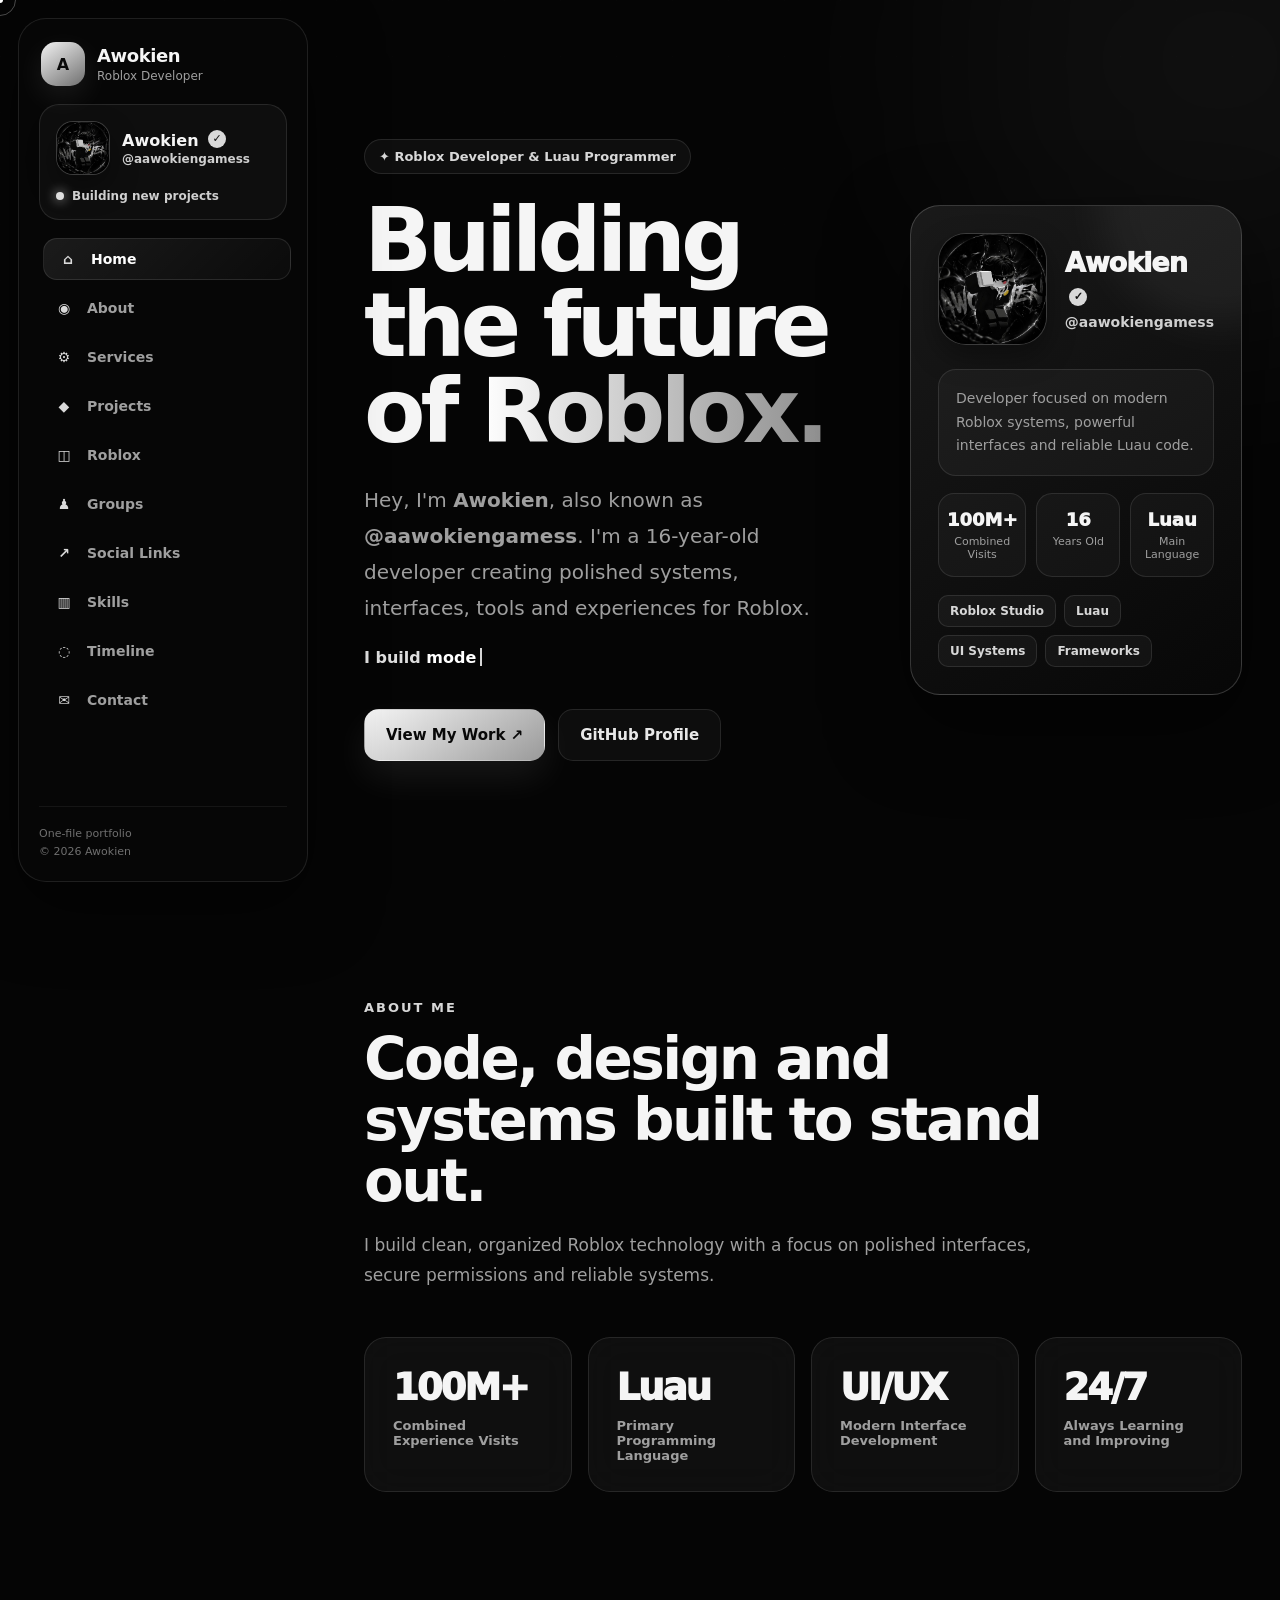
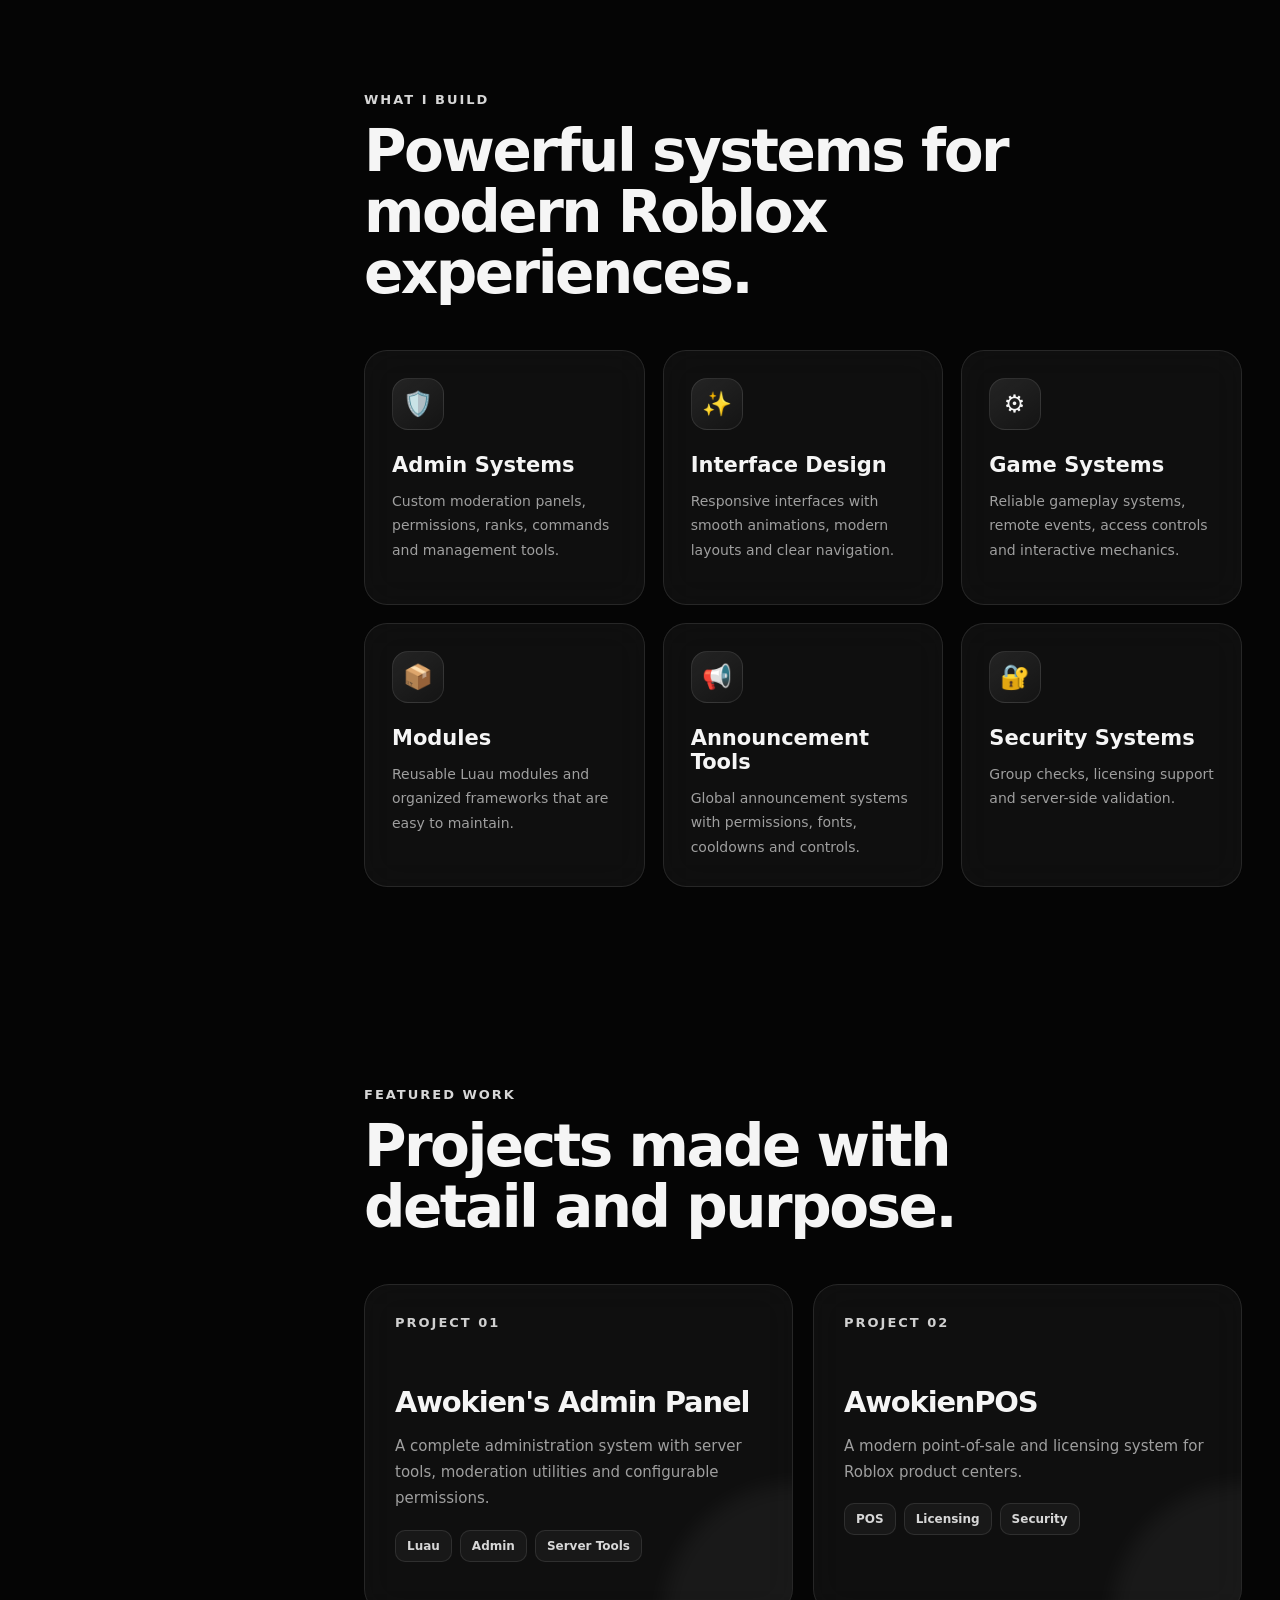
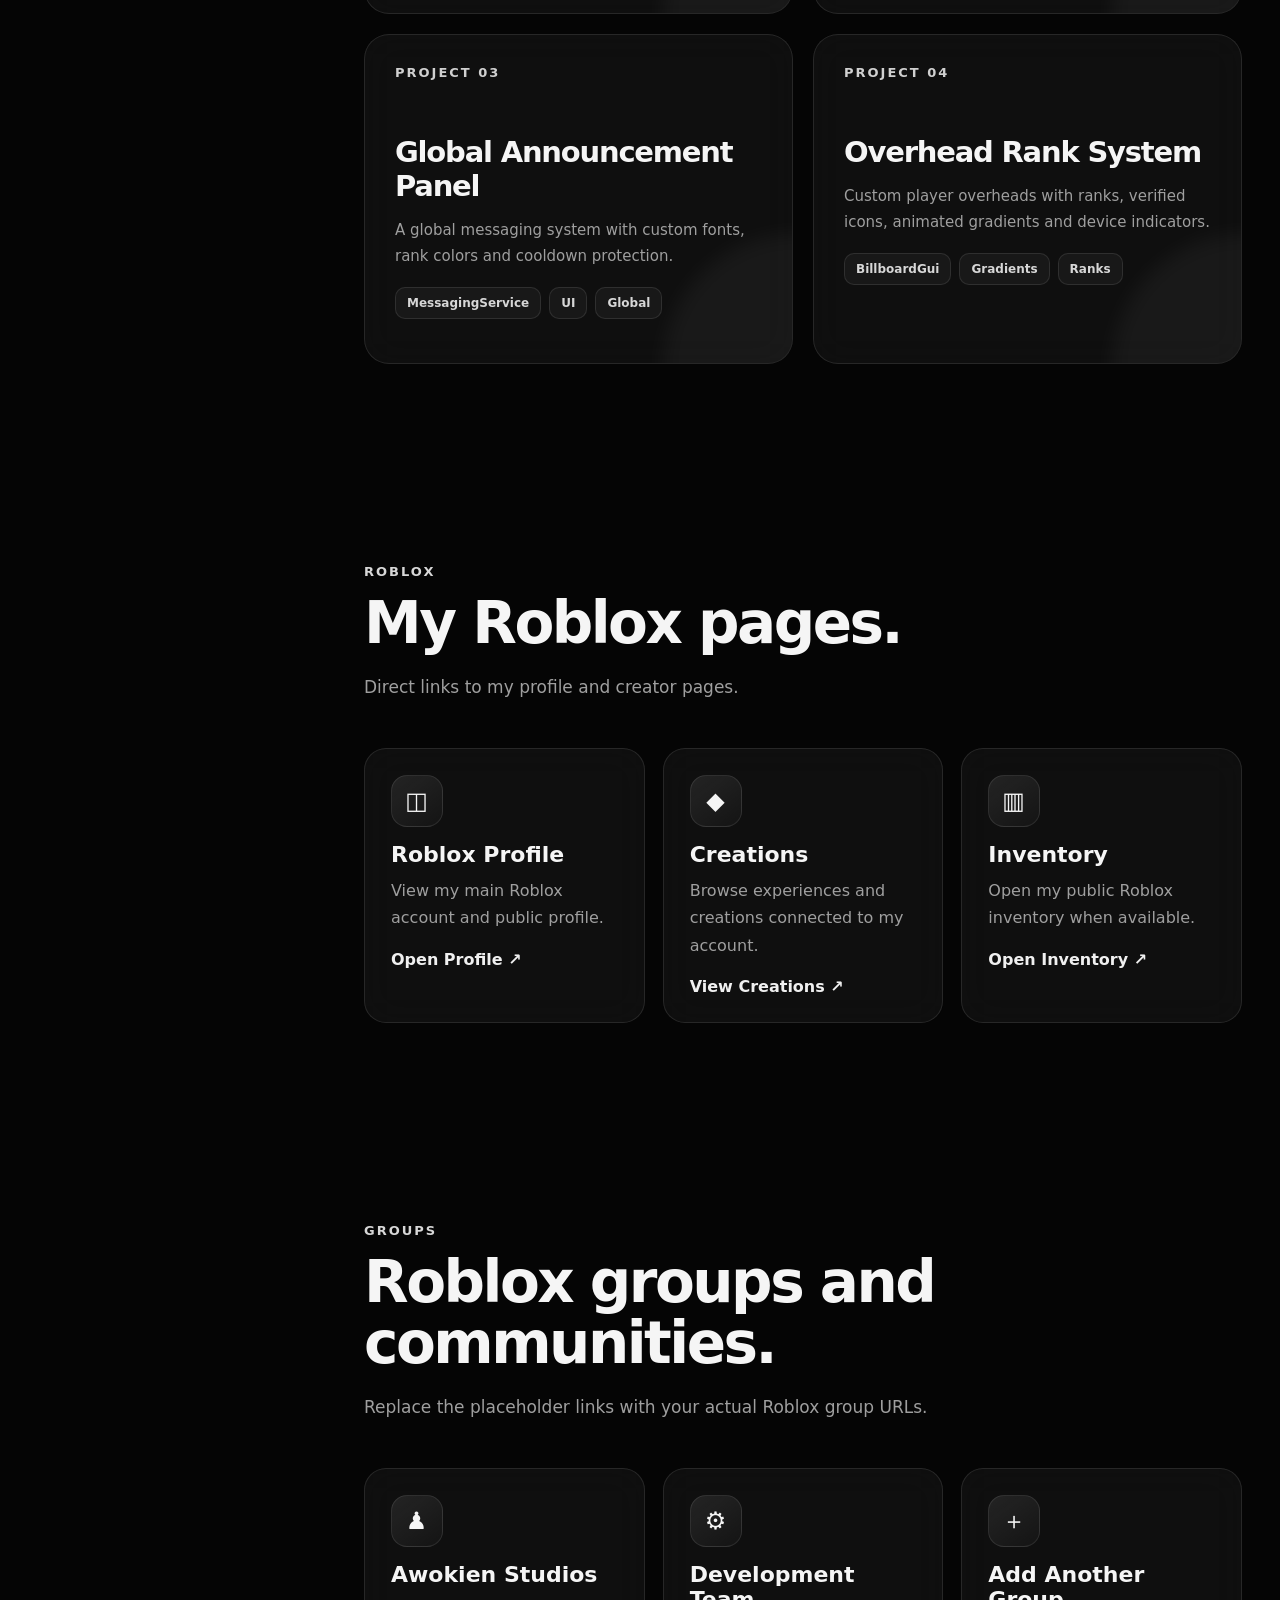
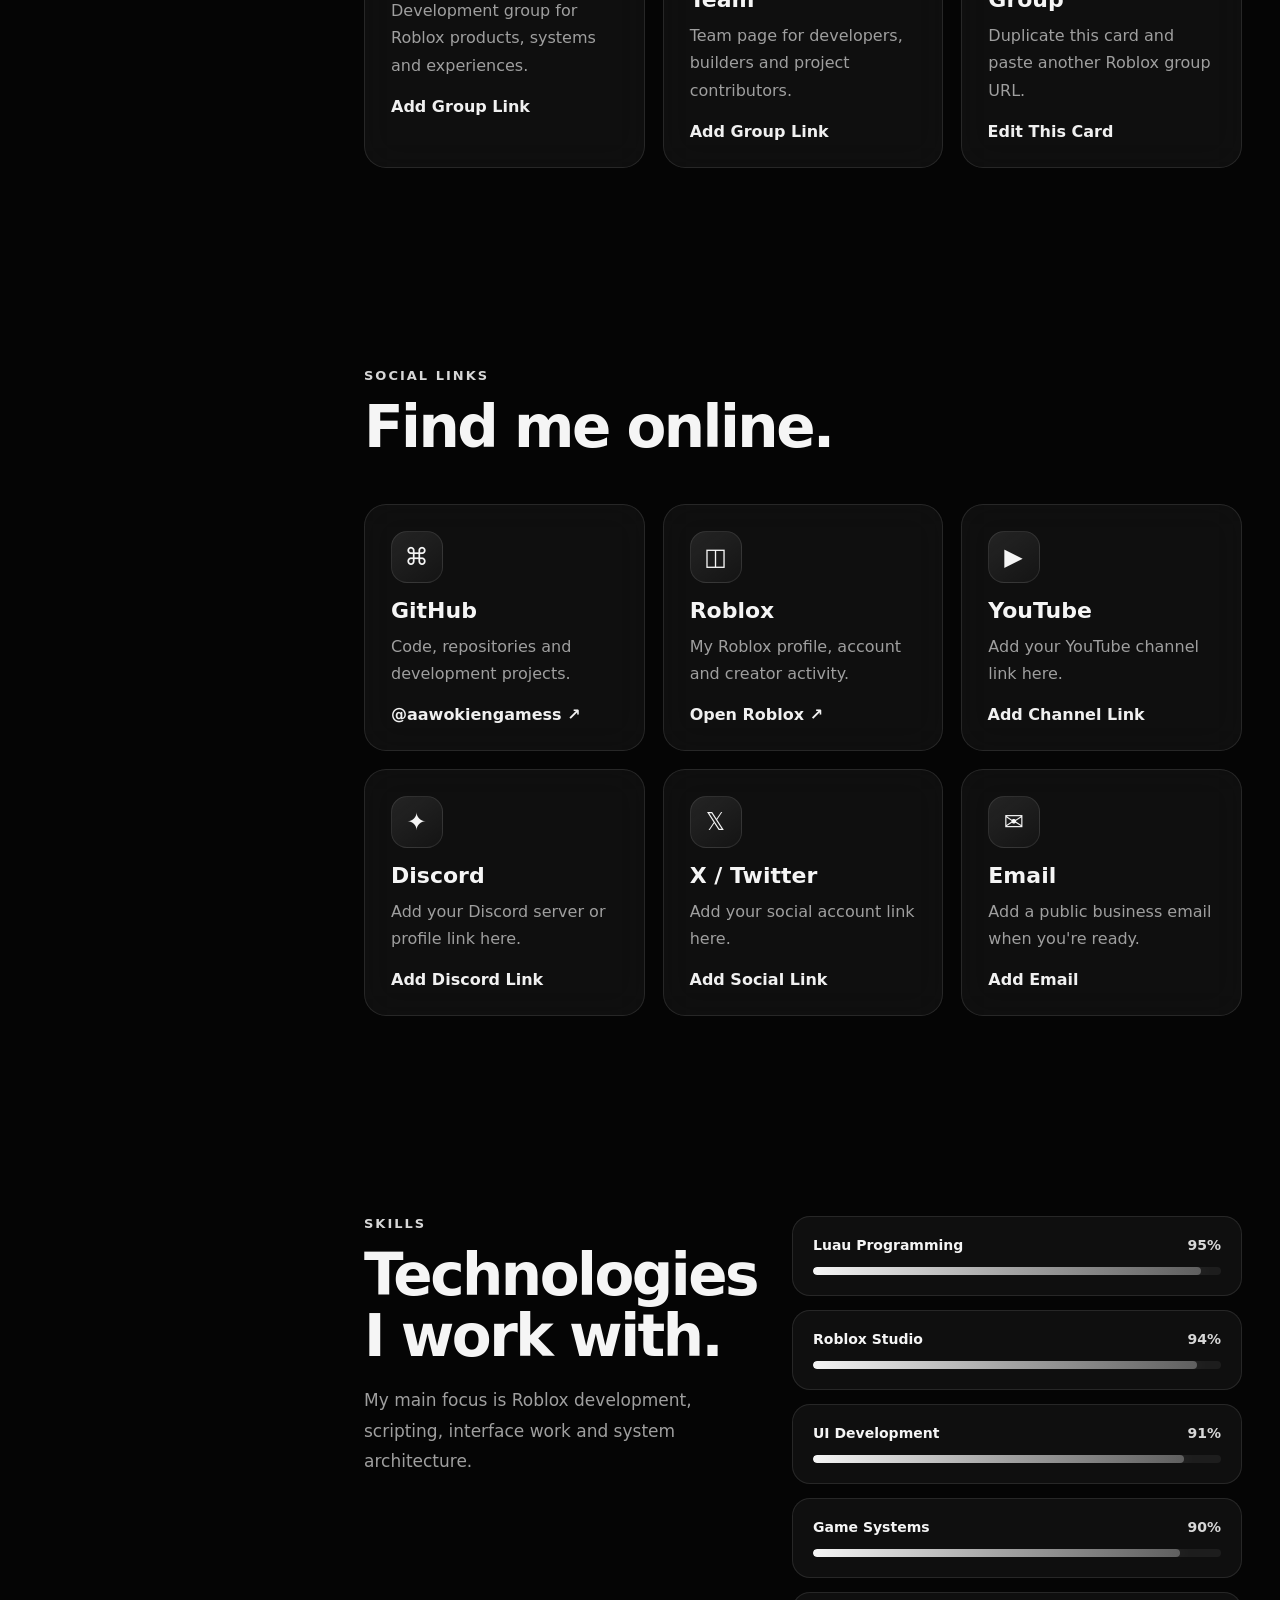
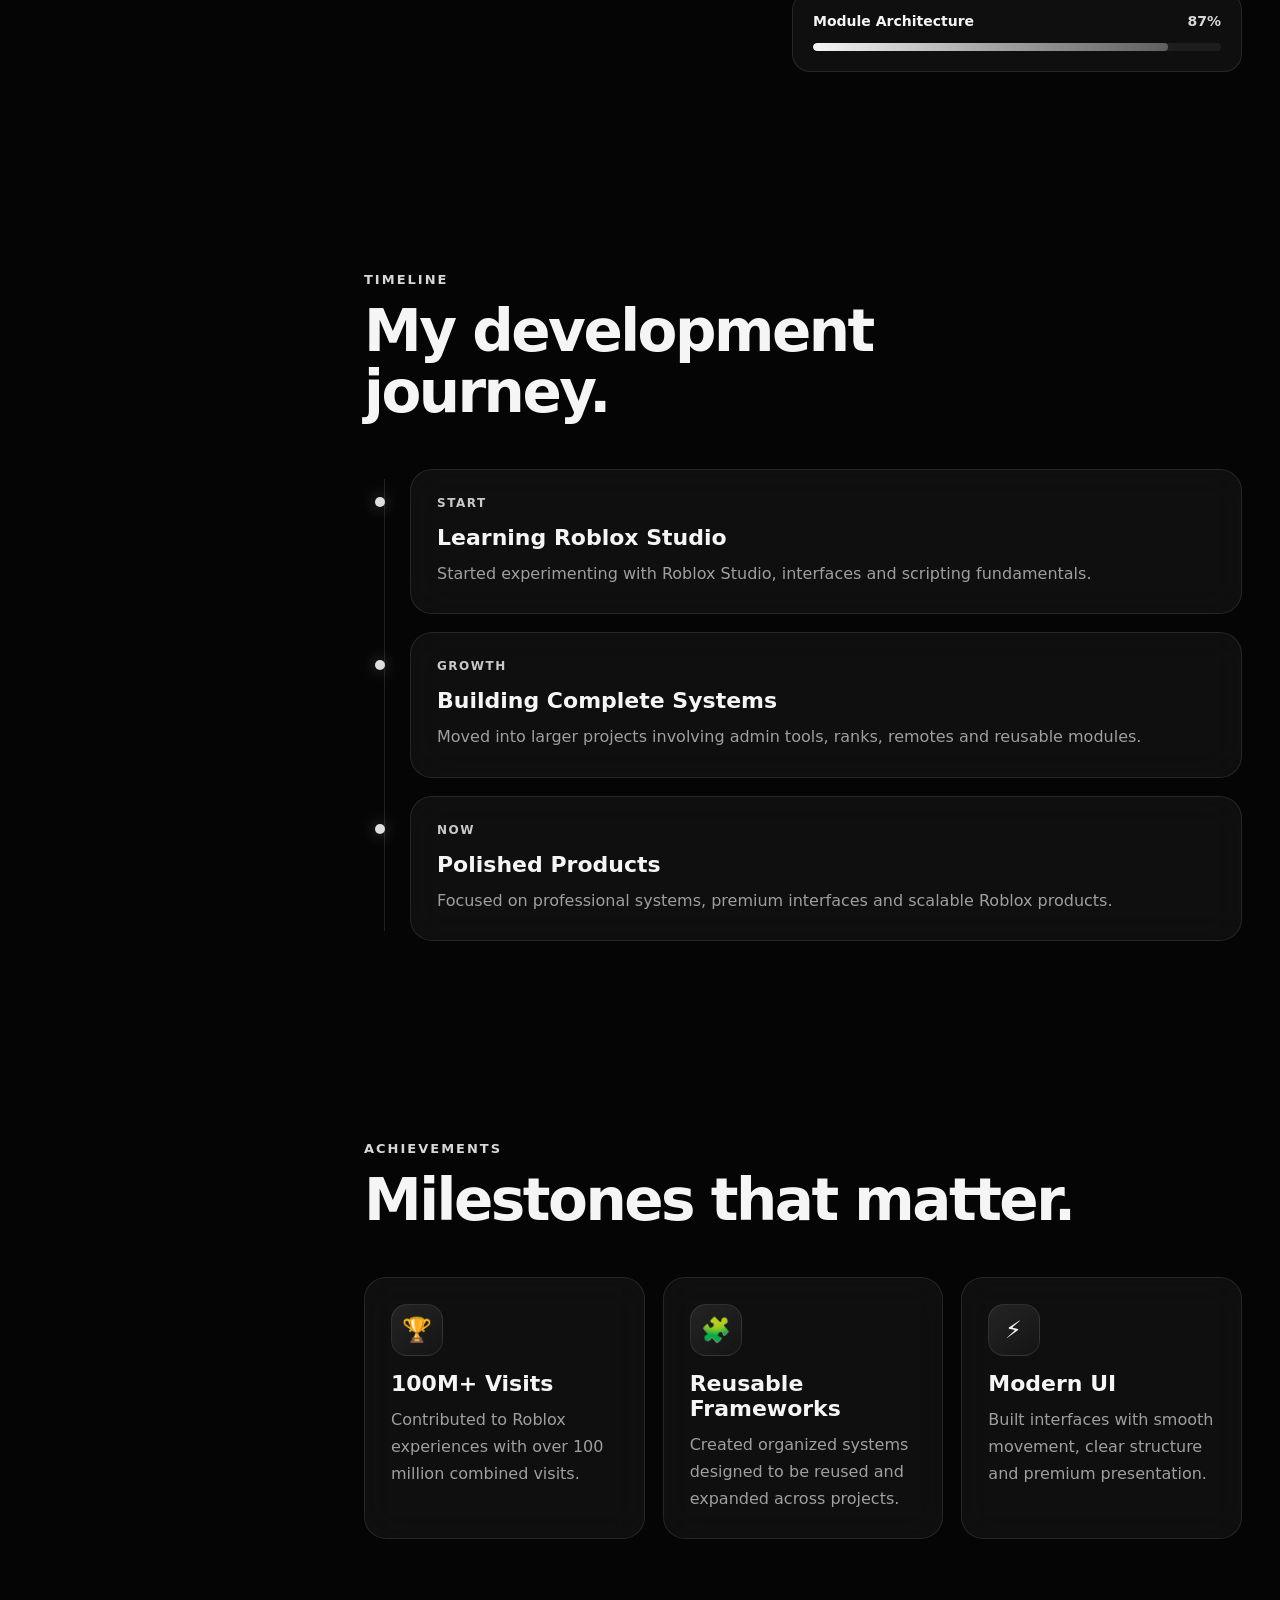
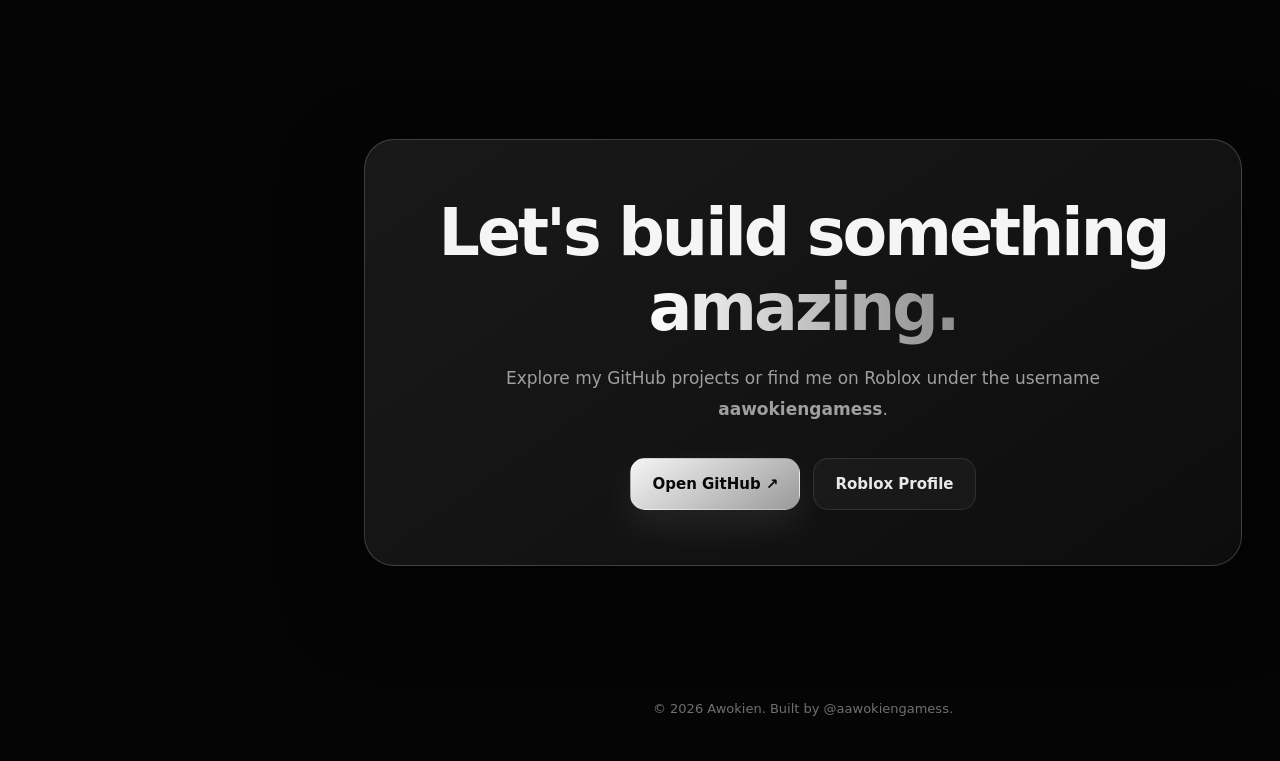
==== index.html @ 73febc7b "Rename index(5).html to index.html" ====
<!DOCTYPE html>
<html lang="en">
<head>
<meta charset="UTF-8">
<meta name="viewport" content="width=device-width,initial-scale=1">
<meta name="description" content="Awokien — Roblox developer, Luau programmer, and systems creator.">
<title>Awokien | Roblox Developer</title>
<style>
:root {
  --bg:#050505;
  --bg-soft:#0b0b0b;
  --panel:rgba(18,18,18,.78);
  --panel-strong:rgba(24,24,24,.94);
  --border:rgba(255,255,255,.10);
  --border-strong:rgba(255,255,255,.18);
  --text:#f5f5f5;
  --muted:#9f9f9f;
  --muted-2:#6f6f6f;
  --accent:#e7e7e7;
  --accent-dark:#7c7c7c;
  --success:#d0d0d0;
  --sidebar:290px;
  --radius:24px;
  --shadow:0 30px 80px rgba(0,0,0,.52);
}

*{box-sizing:border-box;margin:0;padding:0}
html{scroll-behavior:smooth}
body{
  min-height:100vh;
  overflow-x:hidden;
  color:var(--text);
  font-family:Inter,ui-sans-serif,system-ui,-apple-system,BlinkMacSystemFont,"Segoe UI",sans-serif;
  background:
    radial-gradient(circle at 15% 15%,rgba(255,255,255,.055),transparent 30%),
    radial-gradient(circle at 85% 10%,rgba(255,255,255,.035),transparent 28%),
    radial-gradient(circle at 50% 100%,rgba(255,255,255,.03),transparent 35%),
    var(--bg);
}

body::before{
  content:"";
  position:fixed;
  inset:0;
  pointer-events:none;
  z-index:-2;
  opacity:.28;
  background-image:
    linear-gradient(rgba(255,255,255,.024) 1px,transparent 1px),
    linear-gradient(90deg,rgba(255,255,255,.024) 1px,transparent 1px);
  background-size:56px 56px;
  mask-image:linear-gradient(to bottom,#000,transparent 93%);
}

body::after{
  content:"";
  position:fixed;
  width:560px;height:560px;
  right:-220px;top:-220px;
  border-radius:50%;
  background:rgba(255,255,255,.045);
  filter:blur(120px);
  z-index:-1;
  animation:floatGlow 10s ease-in-out infinite alternate;
}

a{color:inherit;text-decoration:none}
button{font:inherit}

.loading{
  position:fixed;inset:0;z-index:3000;
  display:grid;place-items:center;
  background:#050505;
  transition:opacity .55s ease,visibility .55s ease;
}
.loading.hide{opacity:0;visibility:hidden}
.loader-mark{
  width:72px;height:72px;border-radius:22px;
  display:grid;place-items:center;
  background:linear-gradient(145deg,#f5f5f5,#6b6b6b);
  color:#050505;font-size:28px;font-weight:900;
  box-shadow:0 20px 60px rgba(255,255,255,.08);
  animation:loaderPulse 1.1s ease-in-out infinite;
}

.sidebar{
  position:fixed;
  left:18px;top:18px;bottom:18px;
  width:var(--sidebar);
  z-index:1000;
  display:flex;flex-direction:column;
  padding:20px;
  border:1px solid var(--border);
  border-radius:28px;
  background:rgba(8,8,8,.82);
  box-shadow:0 24px 70px rgba(0,0,0,.5);
  backdrop-filter:blur(24px);
}

.brand{
  display:flex;align-items:center;gap:12px;
  padding:3px 2px 18px;
}
.brand-mark{
  width:44px;height:44px;border-radius:15px;
  display:grid;place-items:center;
  background:linear-gradient(145deg,#f2f2f2,#6f6f6f);
  color:#080808;
  font-weight:900;
  box-shadow:0 10px 30px rgba(255,255,255,.09);
}
.brand-copy strong{display:block;font-size:18px;letter-spacing:-.4px}
.brand-copy span{display:block;margin-top:3px;color:var(--muted);font-size:12px}

.side-profile{
  padding:16px;
  border:1px solid var(--border);
  border-radius:20px;
  background:rgba(255,255,255,.035);
  margin-bottom:18px;
}
.profile-row{display:flex;align-items:center;gap:12px}
.avatar{
  width:54px;height:54px;overflow:hidden;
  border-radius:17px;
  border:1px solid var(--border-strong);
  background:#111;
  box-shadow:0 12px 28px rgba(0,0,0,.35);
}
.avatar img{width:100%;height:100%;object-fit:cover;display:block}
.side-name{font-weight:900}
.side-handle{margin-top:3px;color:#cfcfcf;font-size:12px;font-weight:700}
.status{
  display:flex;align-items:center;gap:8px;
  margin-top:14px;color:#cfcfcf;
  font-size:12px;font-weight:700;
}
.status-dot{
  width:8px;height:8px;border-radius:50%;
  background:#dedede;
  box-shadow:0 0 12px rgba(255,255,255,.75);
  animation:pulse 1.8s infinite;
}

.side-nav{display:grid;gap:7px}
.side-nav a{
  display:flex;align-items:center;gap:12px;
  padding:12px 13px;
  border:1px solid transparent;
  border-radius:14px;
  color:var(--muted);
  font-size:14px;font-weight:750;
  transition:.24s ease;
}
.side-nav a:hover,.side-nav a.active{
  color:#fff;
  border-color:var(--border);
  background:linear-gradient(135deg,rgba(255,255,255,.085),rgba(255,255,255,.025));
  transform:translateX(4px);
}
.nav-icon{width:22px;text-align:center;color:#d9d9d9}

.sidebar-bottom{
  margin-top:auto;
  padding-top:18px;
  border-top:1px solid rgba(255,255,255,.06);
  color:var(--muted-2);
  font-size:11px;
  line-height:1.65;
}

.mobile-toggle{
  display:none;
  position:fixed;left:14px;top:14px;z-index:1500;
  width:46px;height:46px;border-radius:14px;
  border:1px solid var(--border);
  background:rgba(8,8,8,.88);
  color:white;font-size:21px;
  backdrop-filter:blur(16px);
}

.main{
  margin-left:calc(var(--sidebar) + 54px);
  width:calc(100% - var(--sidebar) - 72px);
}
.container{width:min(1180px,calc(100% - 40px));margin:0 auto}

.hero{
  min-height:100vh;
  display:flex;align-items:center;
  padding:80px 0;
}
.hero-grid{
  display:grid;
  grid-template-columns:1.18fr .82fr;
  align-items:center;
  gap:68px;
}
.eyebrow{
  width:fit-content;
  display:flex;align-items:center;gap:9px;
  padding:9px 14px;
  margin-bottom:24px;
  border:1px solid var(--border);
  border-radius:999px;
  background:rgba(255,255,255,.04);
  color:#d8d8d8;
  font-size:13px;font-weight:800;
}
.hero h1{
  max-width:760px;
  font-size:clamp(54px,7vw,94px);
  line-height:.95;
  letter-spacing:-5px;
}
.gradient-text{
  display:inline-block;
  background:linear-gradient(90deg,#fff,#a9a9a9,#5f5f5f,#fff);
  background-size:220% auto;
  -webkit-background-clip:text;
  background-clip:text;
  color:transparent;
  animation:gradientMove 6s linear infinite;
}
.hero-description{
  max-width:680px;
  margin-top:28px;
  color:var(--muted);
  font-size:clamp(17px,2vw,20px);
  line-height:1.8;
}
.typed-line{margin-top:19px;min-height:30px;color:#dedede;font-weight:800}
.typed-text{color:#fff}
.cursor{
  display:inline-block;width:2px;height:18px;margin-left:4px;
  transform:translateY(3px);
  background:#d6d6d6;
  animation:blink .8s infinite;
}
.actions{display:flex;flex-wrap:wrap;gap:13px;margin-top:34px}
.button{
  min-height:52px;
  display:inline-flex;align-items:center;justify-content:center;gap:9px;
  padding:0 21px;
  border:1px solid transparent;
  border-radius:15px;
  font-size:15px;font-weight:850;
  transition:.25s ease;
}
.button:hover{transform:translateY(-3px)}
.button-primary{
  color:#080808;
  background:linear-gradient(145deg,#f5f5f5,#9a9a9a);
  box-shadow:0 16px 36px rgba(255,255,255,.08);
}
.button-secondary{
  border-color:var(--border);
  background:rgba(255,255,255,.035);
  color:#e8e8e8;
}

.profile-card{
  position:relative;
  overflow:hidden;
  padding:27px;
  border:1px solid var(--border-strong);
  border-radius:30px;
  background:linear-gradient(145deg,rgba(27,27,27,.95),rgba(8,8,8,.9));
  box-shadow:var(--shadow);
  backdrop-filter:blur(26px);
  animation:cardFloat 5s ease-in-out infinite;
}
.profile-card::after{
  content:"";
  position:absolute;
  width:240px;height:240px;
  top:-120px;right:-100px;
  border-radius:50%;
  background:rgba(255,255,255,.06);
  filter:blur(22px);
}
.profile-top{position:relative;z-index:1;display:flex;align-items:center;gap:18px}
.profile-card .avatar{width:112px;height:112px;border-radius:28px}
.profile-title{font-size:27px;font-weight:950;letter-spacing:-1px}
.profile-handle{margin-top:5px;color:#cfcfcf;font-size:14px;font-weight:800}
.verified{
  display:inline-grid;place-items:center;
  width:18px;height:18px;margin-left:4px;
  border-radius:50%;background:#d9d9d9;color:#111;
  font-size:11px;vertical-align:3px;
}
.profile-bio{
  position:relative;z-index:1;
  margin-top:24px;padding:17px;
  border:1px solid var(--border);
  border-radius:18px;
  background:rgba(255,255,255,.035);
  color:var(--muted);
  font-size:14px;line-height:1.7;
}
.mini-stats{
  position:relative;z-index:1;
  display:grid;grid-template-columns:repeat(3,1fr);
  gap:10px;margin-top:17px;
}
.mini-stat{
  padding:15px 8px;
  border:1px solid var(--border);
  border-radius:16px;
  background:rgba(255,255,255,.03);
  text-align:center;
}
.mini-stat strong{display:block;font-size:18px;font-weight:950}
.mini-stat span{display:block;margin-top:5px;color:var(--muted);font-size:11px}
.tags{position:relative;z-index:1;display:flex;flex-wrap:wrap;gap:8px;margin-top:18px}
.tag{
  padding:8px 11px;
  border:1px solid var(--border);
  border-radius:10px;
  background:rgba(255,255,255,.04);
  color:#d7d7d7;
  font-size:12px;font-weight:800;
}

.section{padding:100px 0}
.section-header{max-width:720px;margin-bottom:46px}
.section-label{
  margin-bottom:14px;
  color:#d7d7d7;
  font-size:13px;font-weight:850;
  letter-spacing:2px;text-transform:uppercase;
}
.section-title{
  font-size:clamp(36px,5vw,58px);
  line-height:1.05;
  letter-spacing:-2.5px;
}
.section-description{
  margin-top:18px;color:var(--muted);
  font-size:17px;line-height:1.8;
}

.grid-4{display:grid;grid-template-columns:repeat(4,1fr);gap:16px}
.grid-3{display:grid;grid-template-columns:repeat(3,1fr);gap:18px}
.grid-2{display:grid;grid-template-columns:repeat(2,1fr);gap:20px}

.card{
  border:1px solid var(--border);
  background:var(--panel);
  backdrop-filter:blur(18px);
  transition:.28s ease;
}
.card:hover{
  transform:translateY(-7px);
  border-color:var(--border-strong);
  background:var(--panel-strong);
}
.stat-card{padding:28px;border-radius:22px}
.stat-number{font-size:37px;font-weight:950;letter-spacing:-2px}
.stat-title{margin-top:9px;color:var(--muted);font-size:13px;font-weight:750}

.service-card{min-height:255px;padding:27px;border-radius:23px}
.service-icon{
  width:52px;height:52px;
  display:grid;place-items:center;
  border:1px solid var(--border);
  border-radius:16px;
  background:linear-gradient(145deg,rgba(255,255,255,.09),rgba(255,255,255,.025));
  font-size:24px;
}
.service-card h3{margin-top:23px;font-size:21px}
.service-card p{margin-top:12px;color:var(--muted);font-size:14px;line-height:1.75}

.project-card{
  position:relative;min-height:330px;overflow:hidden;
  padding:30px;border-radius:25px;
}
.project-card::before{
  content:"";
  position:absolute;width:270px;height:270px;
  right:-140px;bottom:-140px;
  border-radius:50%;
  background:rgba(255,255,255,.045);
  filter:blur(10px);
  transition:transform .45s ease;
}
.project-card:hover::before{transform:scale(1.35)}
.project-number{color:#d0d0d0;font-size:13px;font-weight:850;letter-spacing:2px}
.project-card h3{position:relative;margin-top:55px;font-size:29px;letter-spacing:-1.2px}
.project-card p{position:relative;max-width:480px;margin-top:14px;color:var(--muted);font-size:15px;line-height:1.75}

.social-card,.group-card,.roblox-card,.timeline-card,.achievement-card{
  padding:26px;border-radius:22px;
}
.social-card h3,.group-card h3,.roblox-card h3,.timeline-card h3,.achievement-card h3{
  margin-top:15px;font-size:22px
}
.social-card p,.group-card p,.roblox-card p,.timeline-card p,.achievement-card p{
  margin-top:10px;color:var(--muted);line-height:1.7
}
.card-link{display:inline-flex;margin-top:18px;color:#f0f0f0;font-weight:850}

.skill-layout{display:grid;grid-template-columns:.85fr 1.15fr;gap:35px}
.skills-list{display:grid;gap:14px}
.skill-row{
  padding:20px;border:1px solid var(--border);
  border-radius:18px;background:var(--panel);
}
.skill-top{display:flex;justify-content:space-between;font-size:14px;font-weight:850}
.skill-top span:last-child{color:#d7d7d7}
.skill-bar{height:8px;overflow:hidden;margin-top:14px;border-radius:999px;background:rgba(255,255,255,.06)}
.skill-fill{
  height:100%;width:var(--level);
  border-radius:inherit;
  background:linear-gradient(90deg,#f5f5f5,#a5a5a5,#5f5f5f);
  box-shadow:0 0 20px rgba(255,255,255,.12);
  transform-origin:left;
}

.timeline{
  position:relative;
  display:grid;gap:18px;
}
.timeline::before{
  content:"";
  position:absolute;left:20px;top:10px;bottom:10px;
  width:1px;background:rgba(255,255,255,.11);
}
.timeline-card{
  position:relative;
  margin-left:46px;
}
.timeline-card::before{
  content:"";
  position:absolute;
  left:-36px;top:27px;
  width:10px;height:10px;border-radius:50%;
  background:#dedede;
  box-shadow:0 0 16px rgba(255,255,255,.35);
}
.timeline-year{color:#c9c9c9;font-size:12px;font-weight:850;letter-spacing:1.5px}

.contact-box{
  position:relative;overflow:hidden;
  padding:55px;
  border:1px solid var(--border-strong);
  border-radius:30px;
  background:linear-gradient(145deg,rgba(255,255,255,.07),rgba(255,255,255,.02)),rgba(10,10,10,.83);
  box-shadow:var(--shadow);
  text-align:center;
}
.contact-box h2{font-size:clamp(38px,6vw,65px);letter-spacing:-3px}
.contact-box p{max-width:650px;margin:18px auto 0;color:var(--muted);font-size:17px;line-height:1.8}

footer{padding:35px 0 45px;color:var(--muted-2);font-size:13px;text-align:center}

.cursor-dot,.cursor-ring{
  position:fixed;left:0;top:0;pointer-events:none;z-index:2500;
  transform:translate(-50%,-50%);
}
.cursor-dot{width:6px;height:6px;border-radius:50%;background:#fff}
.cursor-ring{width:32px;height:32px;border:1px solid rgba(255,255,255,.28);border-radius:50%;transition:.08s ease}

.reveal{opacity:0;transform:translateY(30px);transition:opacity .75s ease,transform .75s ease}
.reveal.visible{opacity:1;transform:translateY(0)}

@keyframes gradientMove{to{background-position:220% center}}
@keyframes blink{50%{opacity:0}}
@keyframes pulse{50%{opacity:.45;transform:scale(.8)}}
@keyframes cardFloat{50%{transform:translateY(-12px) rotate(.35deg)}}
@keyframes floatGlow{to{transform:translate(-90px,85px) scale(1.12)}}
@keyframes loaderPulse{50%{transform:scale(.92);opacity:.72}}

@media(max-width:1100px){
  :root{--sidebar:245px}
  .hero-grid,.skill-layout{grid-template-columns:1fr}
  .grid-4{grid-template-columns:repeat(2,1fr)}
  .grid-3{grid-template-columns:repeat(2,1fr)}
}
@media(max-width:820px){
  .mobile-toggle{display:block}
  .sidebar{transform:translateX(-120%);transition:transform .3s ease}
  .sidebar.open{transform:translateX(0)}
  .main{margin-left:0;width:100%}
  .hero{padding-top:100px}
  .cursor-dot,.cursor-ring{display:none}
}
@media(max-width:620px){
  .container{width:min(100% - 24px,1180px)}
  .hero h1{font-size:52px;letter-spacing:-3px}
  .grid-4,.grid-3,.grid-2,.mini-stats{grid-template-columns:1fr}
  .button{width:100%}
  .section{padding:75px 0}
  .contact-box{padding:42px 20px}
}
</style>
</head>
<body style="background:#050505;color:#f5f5f5;">
</div>
<div class="cursor-dot" id="cursorDot"></div>
<div class="cursor-ring" id="cursorRing"></div>

<button class="mobile-toggle" id="mobileToggle" aria-label="Open navigation">☰</button>

<aside class="sidebar" id="sidebar">
  <a class="brand" href="#home">
    <div class="brand-mark">A</div>
    <div class="brand-copy">
      <strong>Awokien</strong>
      <span>Roblox Developer</span>
    </div>
  </a>

  <div class="side-profile">
    <div class="profile-row">
      <div class="avatar"><img src="[data-uri]" alt="Awokien profile picture"></div>
      <div>
        <div class="side-name">Awokien <span class="verified">✓</span></div>
        <div class="side-handle">@aawokiengamess</div>
      </div>
    </div>
    <div class="status"><span class="status-dot"></span> Building new projects</div>
  </div>

  <nav class="side-nav">
    <a class="active" href="#home"><span class="nav-icon">⌂</span>Home</a>
    <a href="#about"><span class="nav-icon">◉</span>About</a>
    <a href="#services"><span class="nav-icon">⚙</span>Services</a>
    <a href="#projects"><span class="nav-icon">◆</span>Projects</a>
    <a href="#roblox"><span class="nav-icon">◫</span>Roblox</a>
    <a href="#groups"><span class="nav-icon">♟</span>Groups</a>
    <a href="#social"><span class="nav-icon">↗</span>Social Links</a>
    <a href="#skills"><span class="nav-icon">▥</span>Skills</a>
    <a href="#timeline"><span class="nav-icon">◌</span>Timeline</a>
    <a href="#contact"><span class="nav-icon">✉</span>Contact</a>
  </nav>

  <div class="sidebar-bottom">
    One-file portfolio<br>
    © <span id="sideYear"></span> Awokien
  </div>
</aside>

<main class="main">
<section class="hero" id="home">
  <div class="container hero-grid">
    <div class="reveal">
      <div class="eyebrow">✦ Roblox Developer & Luau Programmer</div>
      <h1>Building the future of <span class="gradient-text">Roblox.</span></h1>
      <p class="hero-description">
        Hey, I'm <strong>Awokien</strong>, also known as <strong>@aawokiengamess</strong>.
        I'm a 16-year-old developer creating polished systems, interfaces, tools and experiences for Roblox.
      </p>
      <div class="typed-line">I build <span class="typed-text" id="typedText"></span><span class="cursor"></span></div>
      <div class="actions">
        <a class="button button-primary" href="#projects">View My Work ↗</a>
        <a class="button button-secondary" href="https://github.com/aawokiengamess" target="_blank" rel="noopener">GitHub Profile</a>
      </div>
    </div>

    <article class="profile-card reveal">
      <div class="profile-top">
        <div class="avatar"><img src="[data-uri]" alt="Awokien profile picture"></div>
        <div>
          <div class="profile-title">Awokien <span class="verified">✓</span></div>
          <div class="profile-handle">@aawokiengamess</div>
        </div>
      </div>
      <div class="profile-bio">Developer focused on modern Roblox systems, powerful interfaces and reliable Luau code.</div>
      <div class="mini-stats">
        <div class="mini-stat"><strong>100M+</strong><span>Combined Visits</span></div>
        <div class="mini-stat"><strong>16</strong><span>Years Old</span></div>
        <div class="mini-stat"><strong>Luau</strong><span>Main Language</span></div>
      </div>
      <div class="tags">
        <span class="tag">Roblox Studio</span>
        <span class="tag">Luau</span>
        <span class="tag">UI Systems</span>
        <span class="tag">Frameworks</span>
      </div>
    </article>
  </div>
</section>

<section class="section" id="about">
  <div class="container">
    <div class="section-header reveal">
      <div class="section-label">About Me</div>
      <h2 class="section-title">Code, design and systems built to stand out.</h2>
      <p class="section-description">I build clean, organized Roblox technology with a focus on polished interfaces, secure permissions and reliable systems.</p>
    </div>
    <div class="grid-4">
      <article class="card stat-card reveal"><div class="stat-number" data-count="100">0M+</div><div class="stat-title">Combined Experience Visits</div></article>
      <article class="card stat-card reveal"><div class="stat-number">Luau</div><div class="stat-title">Primary Programming Language</div></article>
      <article class="card stat-card reveal"><div class="stat-number">UI/UX</div><div class="stat-title">Modern Interface Development</div></article>
      <article class="card stat-card reveal"><div class="stat-number">24/7</div><div class="stat-title">Always Learning and Improving</div></article>
    </div>
  </div>
</section>

<section class="section" id="services">
  <div class="container">
    <div class="section-header reveal">
      <div class="section-label">What I Build</div>
      <h2 class="section-title">Powerful systems for modern Roblox experiences.</h2>
    </div>
    <div class="grid-3">
      <article class="card service-card reveal"><div class="service-icon">🛡️</div><h3>Admin Systems</h3><p>Custom moderation panels, permissions, ranks, commands and management tools.</p></article>
      <article class="card service-card reveal"><div class="service-icon">✨</div><h3>Interface Design</h3><p>Responsive interfaces with smooth animations, modern layouts and clear navigation.</p></article>
      <article class="card service-card reveal"><div class="service-icon">⚙️</div><h3>Game Systems</h3><p>Reliable gameplay systems, remote events, access controls and interactive mechanics.</p></article>
      <article class="card service-card reveal"><div class="service-icon">📦</div><h3>Modules</h3><p>Reusable Luau modules and organized frameworks that are easy to maintain.</p></article>
      <article class="card service-card reveal"><div class="service-icon">📢</div><h3>Announcement Tools</h3><p>Global announcement systems with permissions, fonts, cooldowns and controls.</p></article>
      <article class="card service-card reveal"><div class="service-icon">🔐</div><h3>Security Systems</h3><p>Group checks, licensing support and server-side validation.</p></article>
    </div>
  </div>
</section>

<section class="section" id="projects">
  <div class="container">
    <div class="section-header reveal">
      <div class="section-label">Featured Work</div>
      <h2 class="section-title">Projects made with detail and purpose.</h2>
    </div>
    <div class="grid-2">
      <article class="card project-card reveal"><div class="project-number">PROJECT 01</div><h3>Awokien's Admin Panel</h3><p>A complete administration system with server tools, moderation utilities and configurable permissions.</p><div class="tags"><span class="tag">Luau</span><span class="tag">Admin</span><span class="tag">Server Tools</span></div></article>
      <article class="card project-card reveal"><div class="project-number">PROJECT 02</div><h3>AwokienPOS</h3><p>A modern point-of-sale and licensing system for Roblox product centers.</p><div class="tags"><span class="tag">POS</span><span class="tag">Licensing</span><span class="tag">Security</span></div></article>
      <article class="card project-card reveal"><div class="project-number">PROJECT 03</div><h3>Global Announcement Panel</h3><p>A global messaging system with custom fonts, rank colors and cooldown protection.</p><div class="tags"><span class="tag">MessagingService</span><span class="tag">UI</span><span class="tag">Global</span></div></article>
      <article class="card project-card reveal"><div class="project-number">PROJECT 04</div><h3>Overhead Rank System</h3><p>Custom player overheads with ranks, verified icons, animated gradients and device indicators.</p><div class="tags"><span class="tag">BillboardGui</span><span class="tag">Gradients</span><span class="tag">Ranks</span></div></article>
    </div>
  </div>
</section>

<section class="section" id="roblox">
  <div class="container">
    <div class="section-header reveal">
      <div class="section-label">Roblox</div>
      <h2 class="section-title">My Roblox pages.</h2>
      <p class="section-description">Direct links to my profile and creator pages.</p>
    </div>
    <div class="grid-3">
      <article class="card roblox-card reveal"><div class="service-icon">◫</div><h3>Roblox Profile</h3><p>View my main Roblox account and public profile.</p><a class="card-link" href="https://www.roblox.com/users/profile?username=aawokiengamess" target="_blank">Open Profile ↗</a></article>
      <article class="card roblox-card reveal"><div class="service-icon">◆</div><h3>Creations</h3><p>Browse experiences and creations connected to my account.</p><a class="card-link" href="https://www.roblox.com/users/profile?username=aawokiengamess" target="_blank">View Creations ↗</a></article>
      <article class="card roblox-card reveal"><div class="service-icon">▥</div><h3>Inventory</h3><p>Open my public Roblox inventory when available.</p><a class="card-link" href="https://www.roblox.com/users/profile?username=aawokiengamess" target="_blank">Open Inventory ↗</a></article>
    </div>
  </div>
</section>

<section class="section" id="groups">
  <div class="container">
    <div class="section-header reveal">
      <div class="section-label">Groups</div>
      <h2 class="section-title">Roblox groups and communities.</h2>
      <p class="section-description">Replace the placeholder links with your actual Roblox group URLs.</p>
    </div>
    <div class="grid-3">
      <article class="card group-card reveal"><div class="service-icon">♟</div><h3>Awokien Studios</h3><p>Development group for Roblox products, systems and experiences.</p><a class="card-link" href="#" onclick="return false;">Add Group Link</a></article>
      <article class="card group-card reveal"><div class="service-icon">⚙</div><h3>Development Team</h3><p>Team page for developers, builders and project contributors.</p><a class="card-link" href="#" onclick="return false;">Add Group Link</a></article>
      <article class="card group-card reveal"><div class="service-icon">＋</div><h3>Add Another Group</h3><p>Duplicate this card and paste another Roblox group URL.</p><a class="card-link" href="#" onclick="return false;">Edit This Card</a></article>
    </div>
  </div>
</section>

<section class="section" id="social">
  <div class="container">
    <div class="section-header reveal">
      <div class="section-label">Social Links</div>
      <h2 class="section-title">Find me online.</h2>
    </div>
    <div class="grid-3">
      <article class="card social-card reveal"><div class="service-icon">⌘</div><h3>GitHub</h3><p>Code, repositories and development projects.</p><a class="card-link" href="https://github.com/aawokiengamess" target="_blank">@aawokiengamess ↗</a></article>
      <article class="card social-card reveal"><div class="service-icon">◫</div><h3>Roblox</h3><p>My Roblox profile, account and creator activity.</p><a class="card-link" href="https://www.roblox.com/users/profile?username=aawokiengamess" target="_blank">Open Roblox ↗</a></article>
      <article class="card social-card reveal"><div class="service-icon">▶</div><h3>YouTube</h3><p>Add your YouTube channel link here.</p><a class="card-link" href="#" onclick="return false;">Add Channel Link</a></article>
      <article class="card social-card reveal"><div class="service-icon">✦</div><h3>Discord</h3><p>Add your Discord server or profile link here.</p><a class="card-link" href="#" onclick="return false;">Add Discord Link</a></article>
      <article class="card social-card reveal"><div class="service-icon">𝕏</div><h3>X / Twitter</h3><p>Add your social account link here.</p><a class="card-link" href="#" onclick="return false;">Add Social Link</a></article>
      <article class="card social-card reveal"><div class="service-icon">✉</div><h3>Email</h3><p>Add a public business email when you're ready.</p><a class="card-link" href="#" onclick="return false;">Add Email</a></article>
    </div>
  </div>
</section>

<section class="section" id="skills">
  <div class="container skill-layout">
    <div class="reveal">
      <div class="section-label">Skills</div>
      <h2 class="section-title">Technologies I work with.</h2>
      <p class="section-description">My main focus is Roblox development, scripting, interface work and system architecture.</p>
    </div>
    <div class="skills-list">
      <div class="skill-row reveal"><div class="skill-top"><span>Luau Programming</span><span>95%</span></div><div class="skill-bar"><div class="skill-fill" style="--level:95%"></div></div></div>
      <div class="skill-row reveal"><div class="skill-top"><span>Roblox Studio</span><span>94%</span></div><div class="skill-bar"><div class="skill-fill" style="--level:94%"></div></div></div>
      <div class="skill-row reveal"><div class="skill-top"><span>UI Development</span><span>91%</span></div><div class="skill-bar"><div class="skill-fill" style="--level:91%"></div></div></div>
      <div class="skill-row reveal"><div class="skill-top"><span>Game Systems</span><span>90%</span></div><div class="skill-bar"><div class="skill-fill" style="--level:90%"></div></div></div>
      <div class="skill-row reveal"><div class="skill-top"><span>Module Architecture</span><span>87%</span></div><div class="skill-bar"><div class="skill-fill" style="--level:87%"></div></div></div>
    </div>
  </div>
</section>

<section class="section" id="timeline">
  <div class="container">
    <div class="section-header reveal">
      <div class="section-label">Timeline</div>
      <h2 class="section-title">My development journey.</h2>
    </div>
    <div class="timeline">
      <article class="card timeline-card reveal"><div class="timeline-year">START</div><h3>Learning Roblox Studio</h3><p>Started experimenting with Roblox Studio, interfaces and scripting fundamentals.</p></article>
      <article class="card timeline-card reveal"><div class="timeline-year">GROWTH</div><h3>Building Complete Systems</h3><p>Moved into larger projects involving admin tools, ranks, remotes and reusable modules.</p></article>
      <article class="card timeline-card reveal"><div class="timeline-year">NOW</div><h3>Polished Products</h3><p>Focused on professional systems, premium interfaces and scalable Roblox products.</p></article>
    </div>
  </div>
</section>

<section class="section" id="achievements">
  <div class="container">
    <div class="section-header reveal">
      <div class="section-label">Achievements</div>
      <h2 class="section-title">Milestones that matter.</h2>
    </div>
    <div class="grid-3">
      <article class="card achievement-card reveal"><div class="service-icon">🏆</div><h3>100M+ Visits</h3><p>Contributed to Roblox experiences with over 100 million combined visits.</p></article>
      <article class="card achievement-card reveal"><div class="service-icon">🧩</div><h3>Reusable Frameworks</h3><p>Created organized systems designed to be reused and expanded across projects.</p></article>
      <article class="card achievement-card reveal"><div class="service-icon">⚡</div><h3>Modern UI</h3><p>Built interfaces with smooth movement, clear structure and premium presentation.</p></article>
    </div>
  </div>
</section>

<section class="section" id="contact">
  <div class="container">
    <div class="contact-box reveal">
      <h2>Let's build something <span class="gradient-text">amazing.</span></h2>
      <p>Explore my GitHub projects or find me on Roblox under the username <strong>aawokiengamess</strong>.</p>
      <div class="actions" style="justify-content:center">
        <a class="button button-primary" href="https://github.com/aawokiengamess" target="_blank">Open GitHub ↗</a>
        <a class="button button-secondary" href="https://www.roblox.com/users/profile?username=aawokiengamess" target="_blank">Roblox Profile</a>
      </div>
    </div>
  </div>
</section>

<footer>© <span id="year"></span> Awokien. Built by @aawokiengamess.</footer>
</main>

<script>
const phrases=[
  "advanced admin systems.",
  "modern Roblox interfaces.",
  "secure access systems.",
  "reusable Luau modules.",
  "tools for growing communities."
];
const typed=document.getElementById("typedText");
let pi=0,ci=0,deleting=false;
function typeEffect(){
  const current=phrases[pi];
  if(!deleting){
    ci++;
    typed.textContent=current.slice(0,ci);
    if(ci===current.length){deleting=true;setTimeout(typeEffect,1400);return}
  }else{
    ci--;
    typed.textContent=current.slice(0,ci);
    if(ci===0){deleting=false;pi=(pi+1)%phrases.length}
  }
  setTimeout(typeEffect,deleting?34:62);
}
typeEffect();

const revealObserver=new IntersectionObserver(entries=>{
  entries.forEach(entry=>{
    if(entry.isIntersecting){
      entry.target.classList.add("visible");
      revealObserver.unobserve(entry.target);
    }
  });
},{threshold:.12});
document.querySelectorAll(".reveal").forEach(el=>revealObserver.observe(el));

const links=[...document.querySelectorAll(".side-nav a")];
const sections=[...document.querySelectorAll("main section")];
const sectionObserver=new IntersectionObserver(entries=>{
  entries.forEach(entry=>{
    if(entry.isIntersecting){
      links.forEach(a=>a.classList.toggle("active",a.getAttribute("href")==="#"+entry.target.id));
    }
  });
},{rootMargin:"-35% 0px -55% 0px"});
sections.forEach(section=>sectionObserver.observe(section));

const sidebar=document.getElementById("sidebar");
document.getElementById("mobileToggle").addEventListener("click",()=>sidebar.classList.toggle("open"));
links.forEach(link=>link.addEventListener("click",()=>sidebar.classList.remove("open")));

const stat=document.querySelector("[data-count]");
let counted=false;
const countObserver=new IntersectionObserver(entries=>{
  entries.forEach(entry=>{
    if(entry.isIntersecting&&!counted){
      counted=true;
      let n=0;
      const timer=setInterval(()=>{
        n+=2;
        stat.textContent=n+"M+";
        if(n>=100)clearInterval(timer);
      },24);
    }
  });
},{threshold:.5});
if(stat)countObserver.observe(stat);

const dot=document.getElementById("cursorDot");
const ring=document.getElementById("cursorRing");
window.addEventListener("mousemove",e=>{
  dot.style.left=e.clientX+"px";
  dot.style.top=e.clientY+"px";
  ring.style.left=e.clientX+"px";
  ring.style.top=e.clientY+"px";
});

const year=new Date().getFullYear();
document.getElementById("year").textContent=year;
document.getElementById("sideYear").textContent=year;
</script>
</body>
</html>
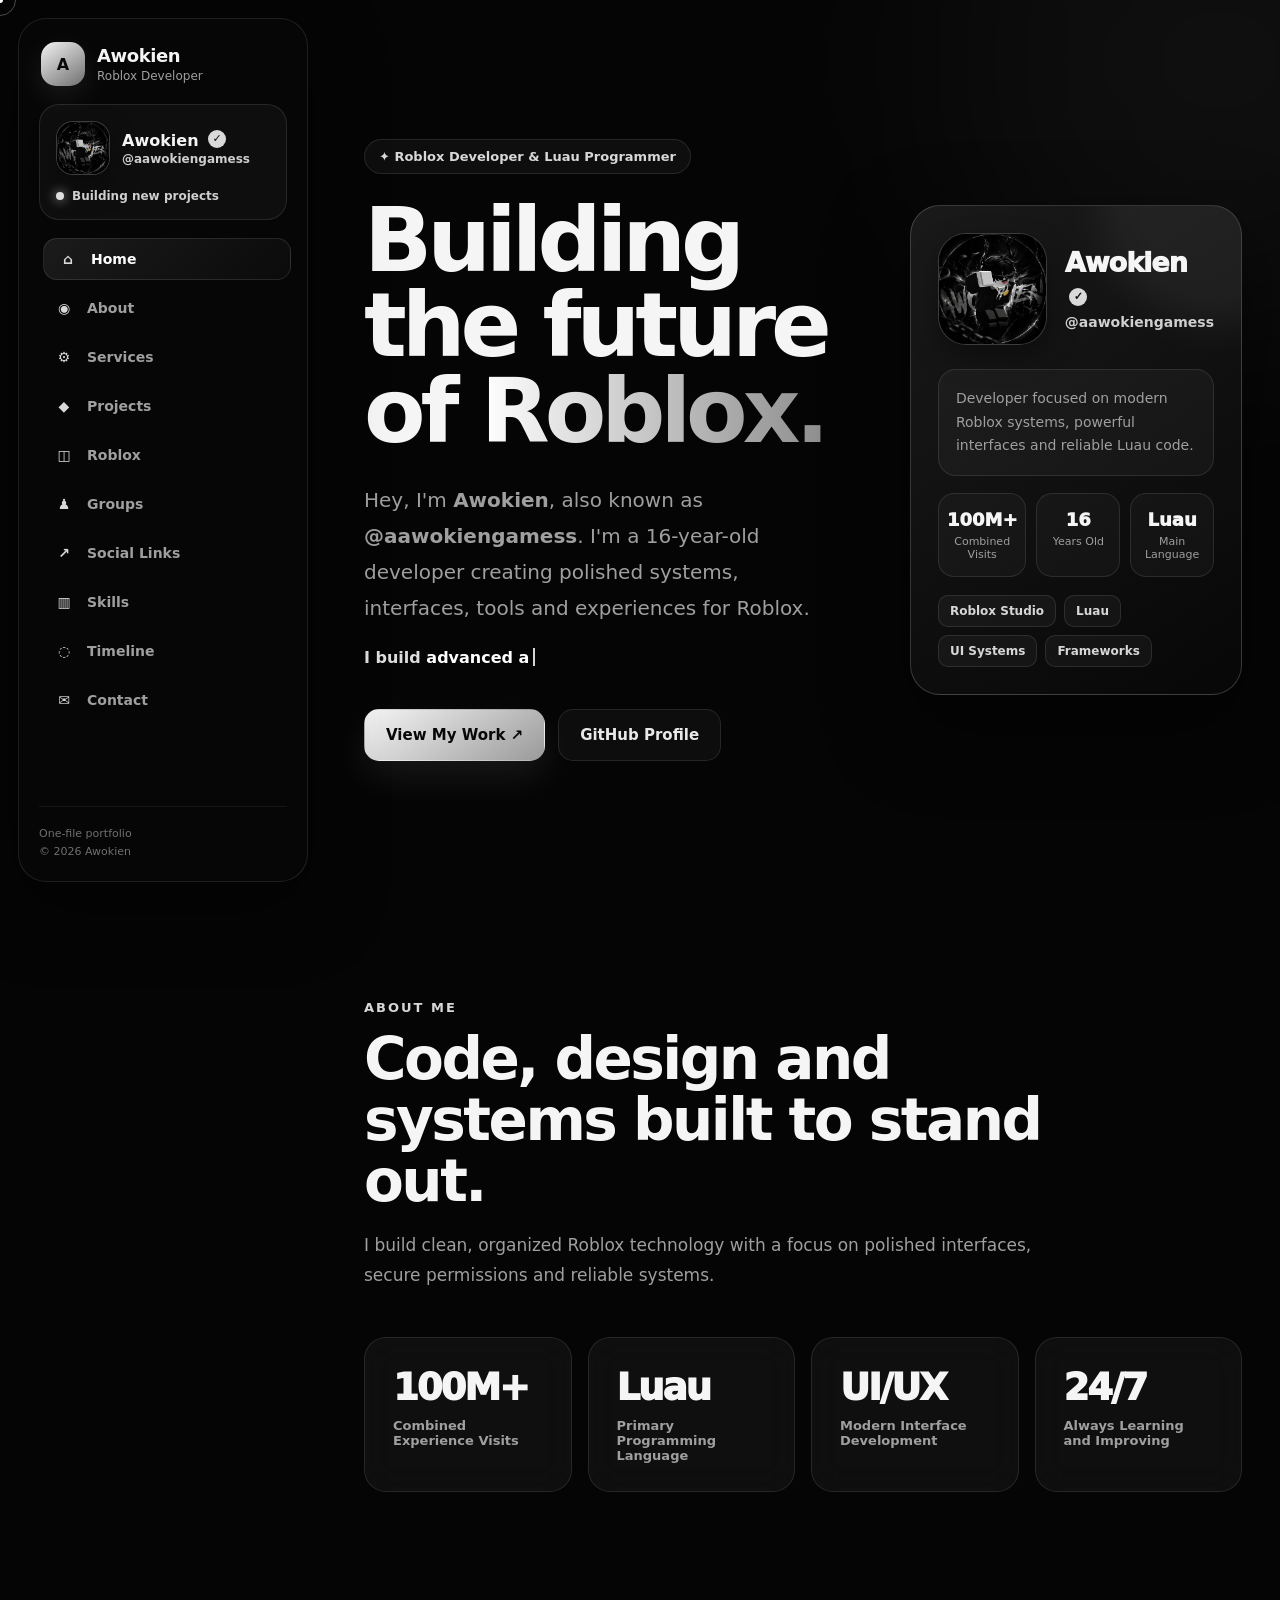
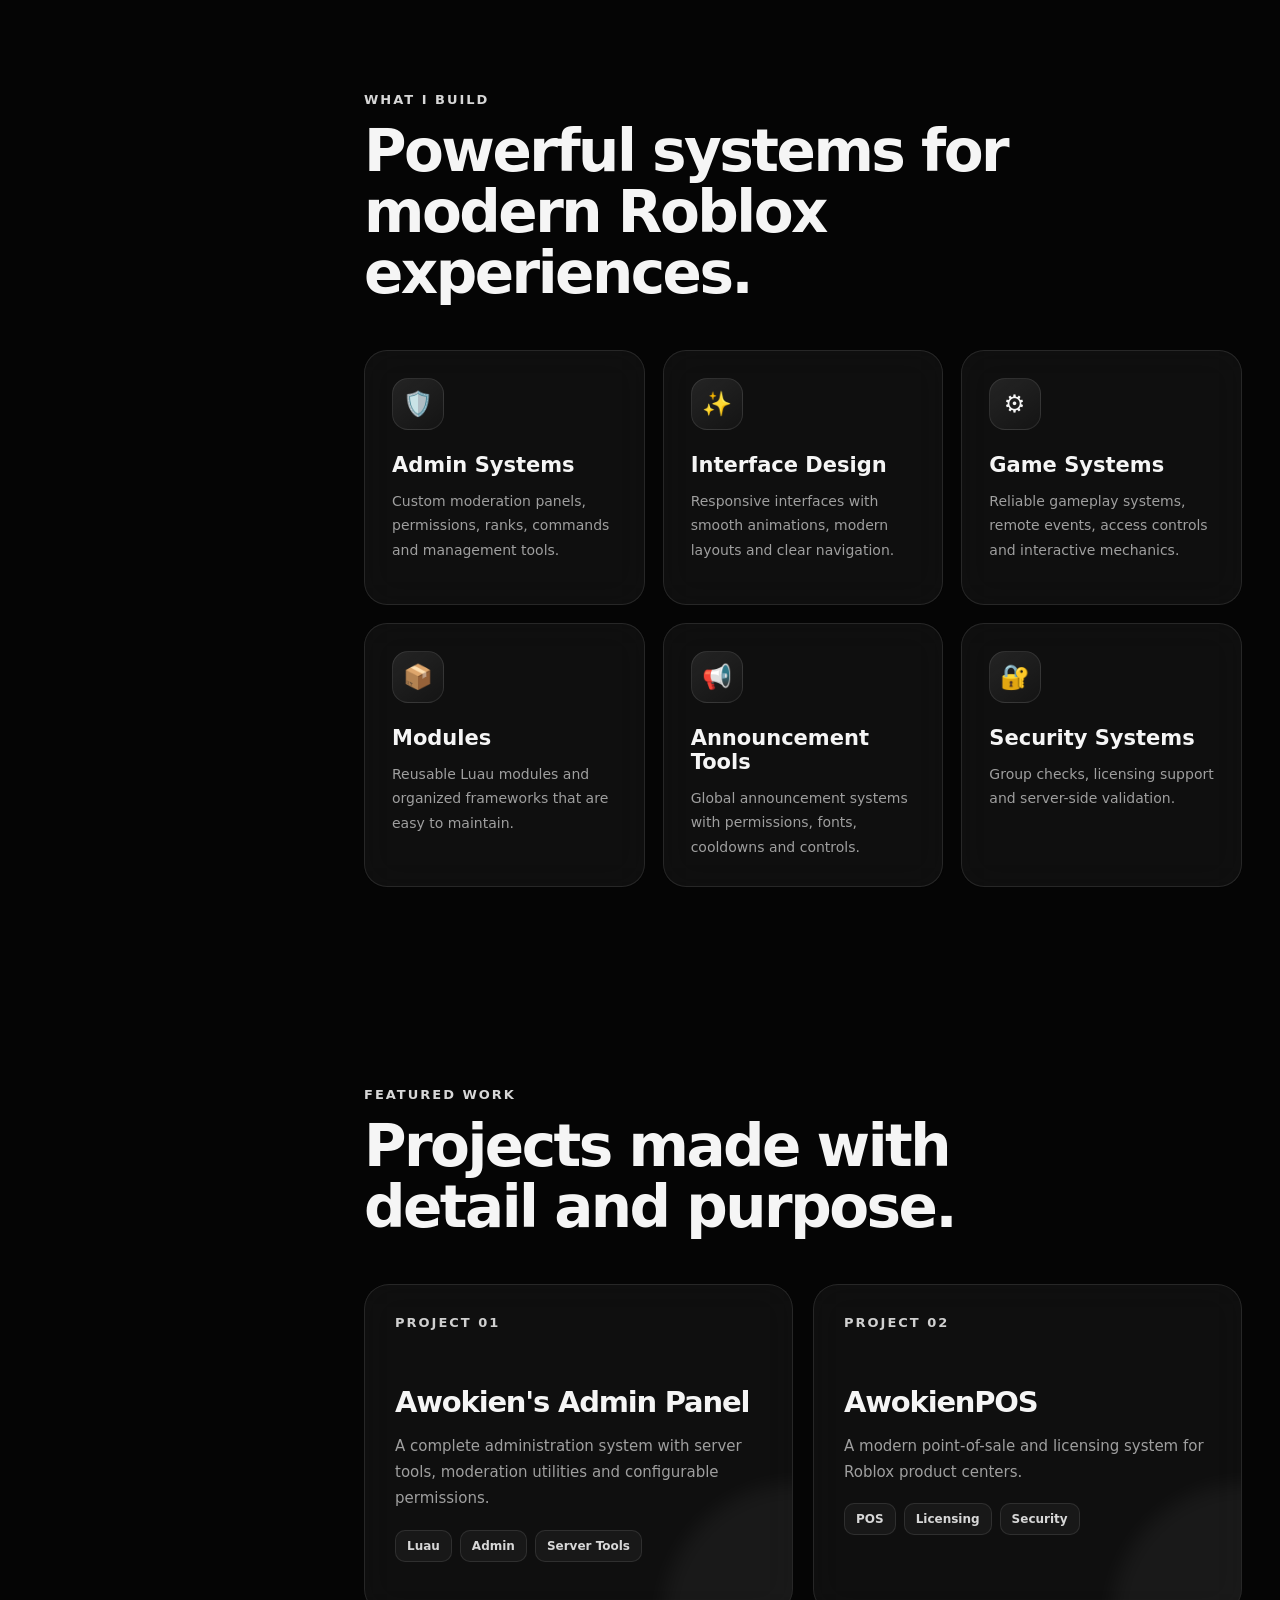
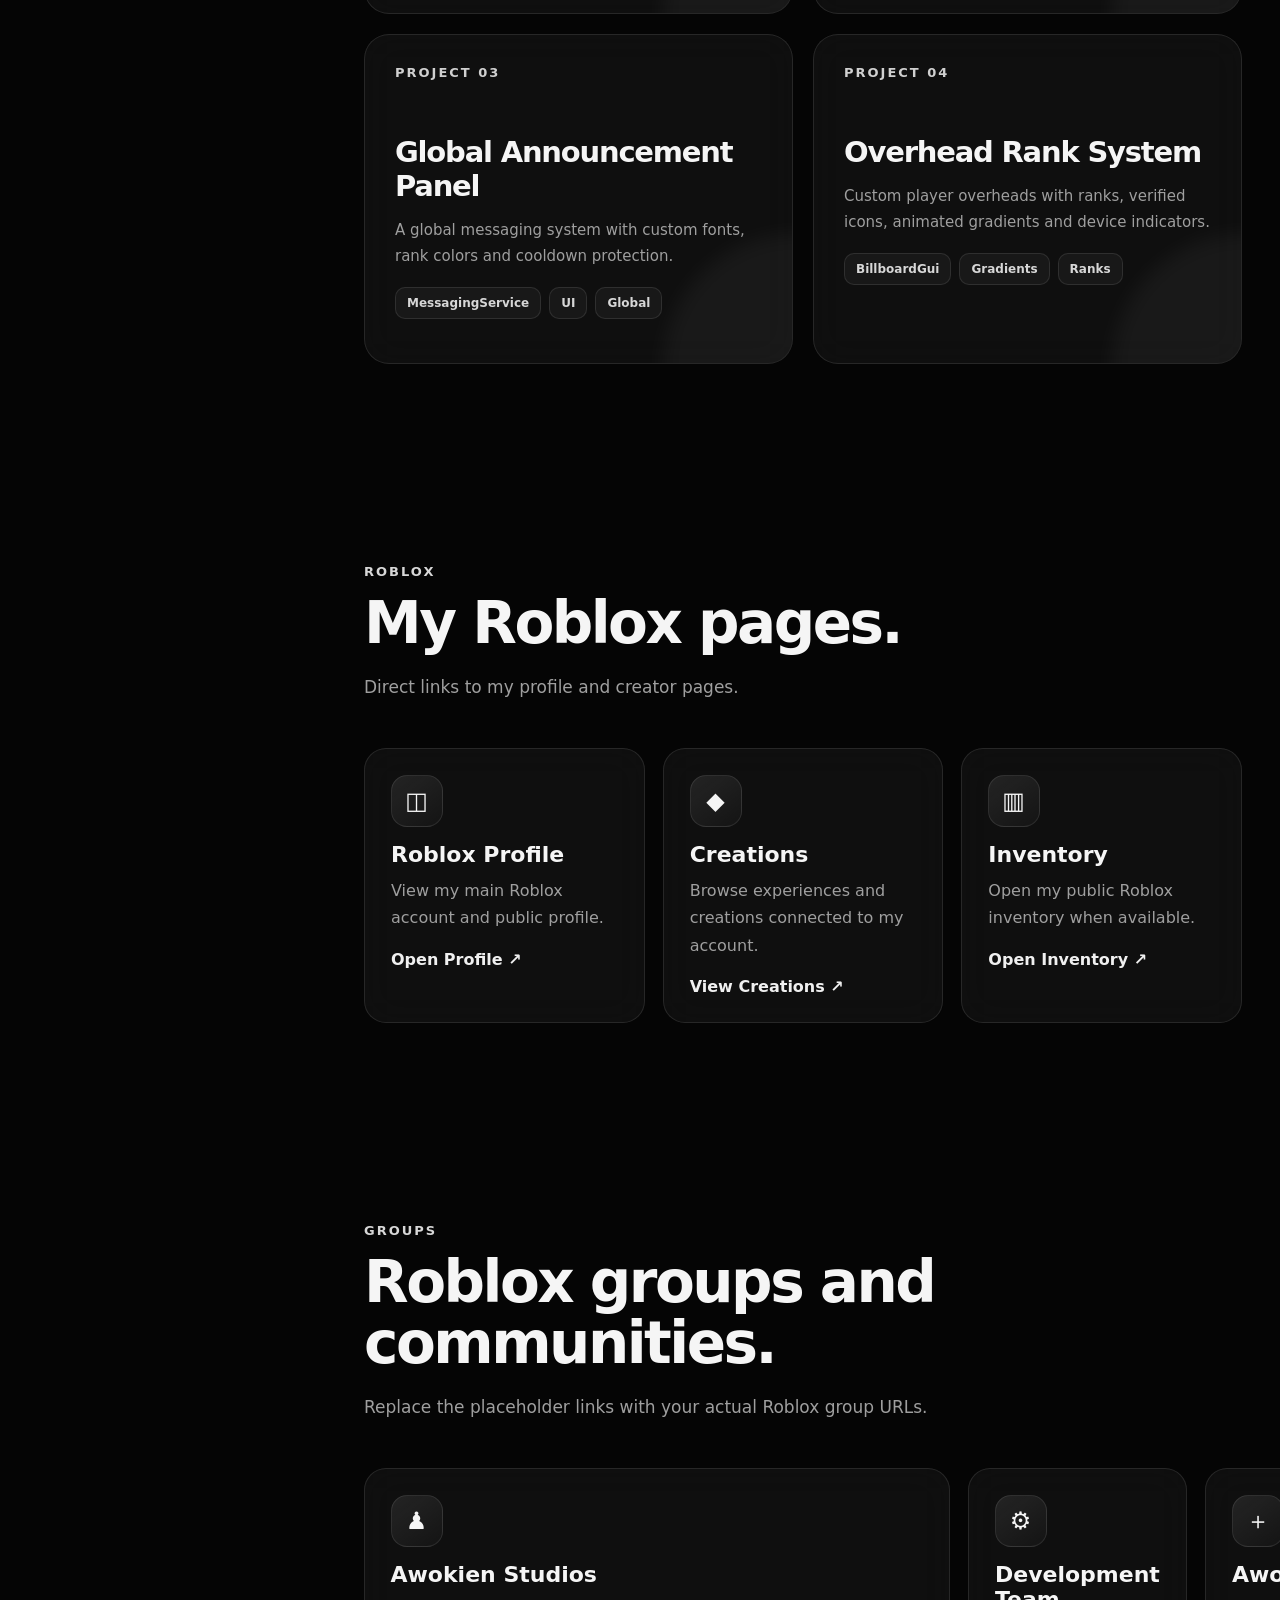
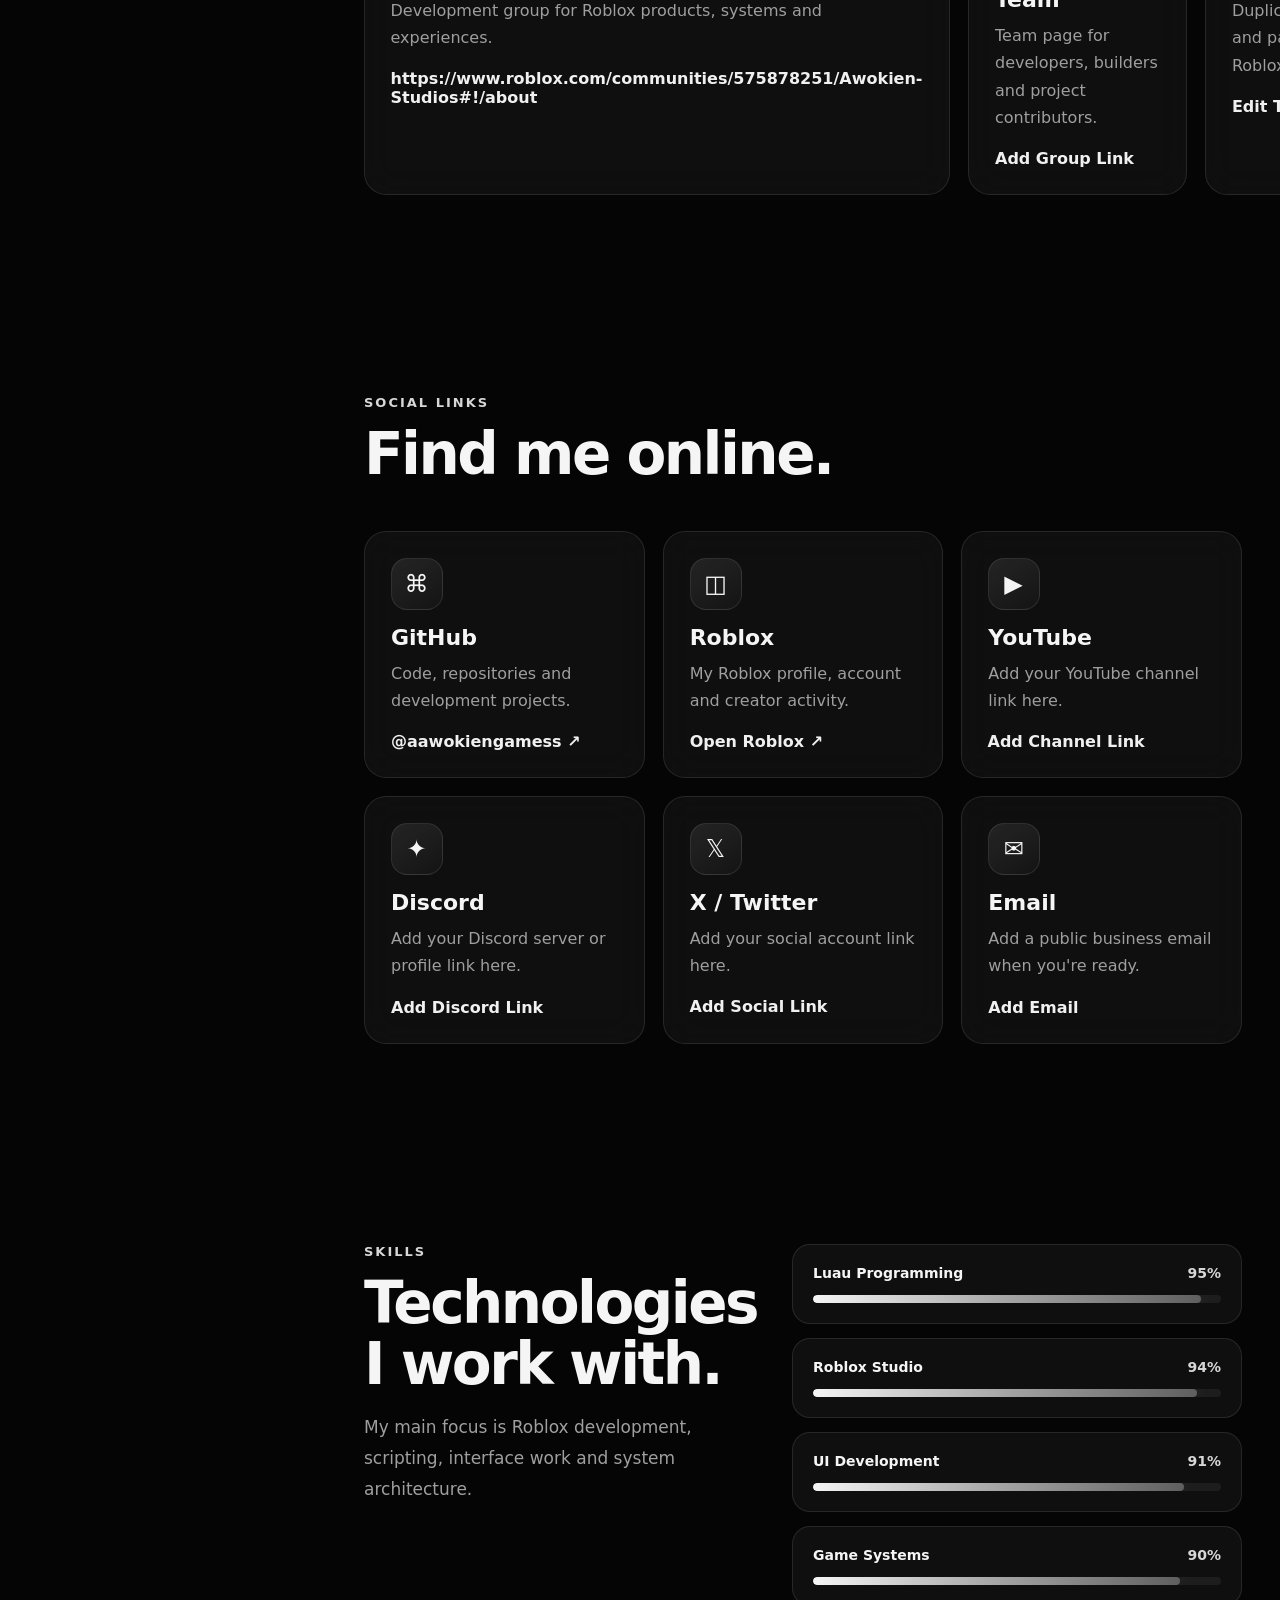
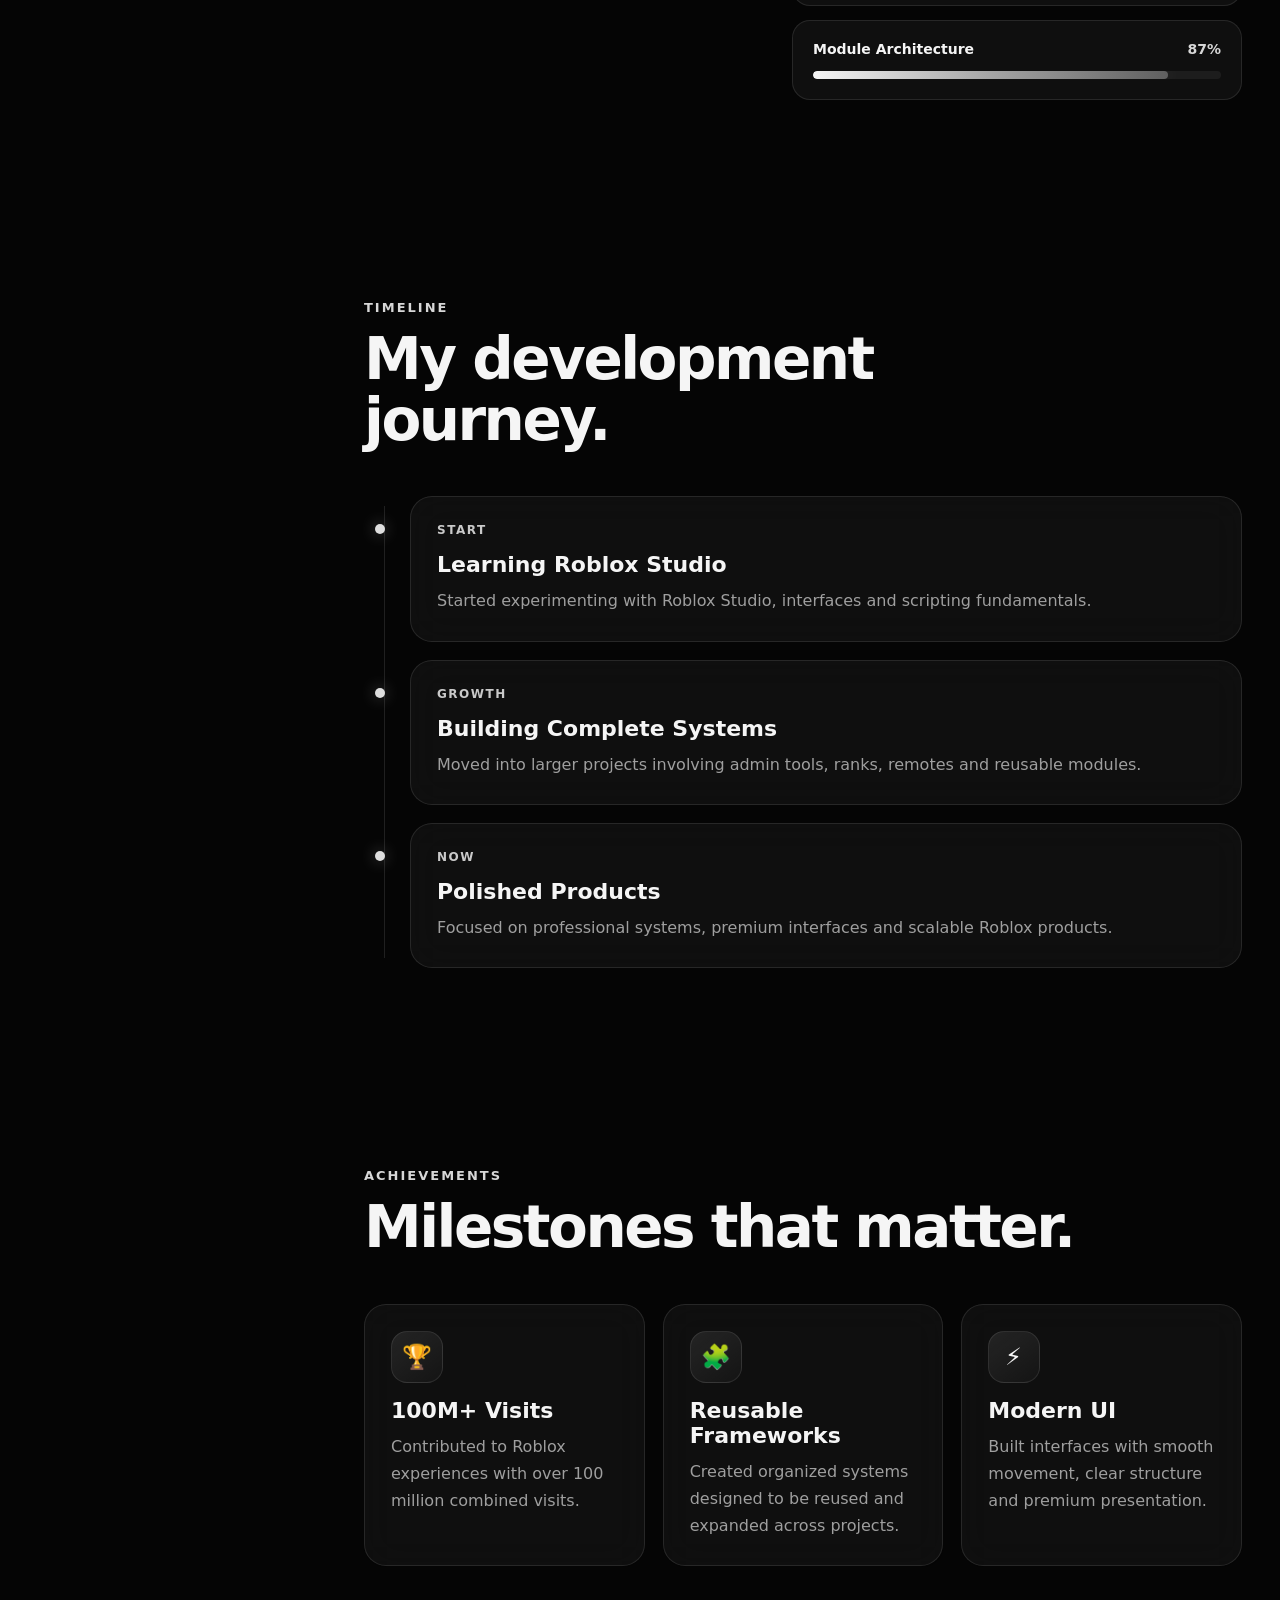
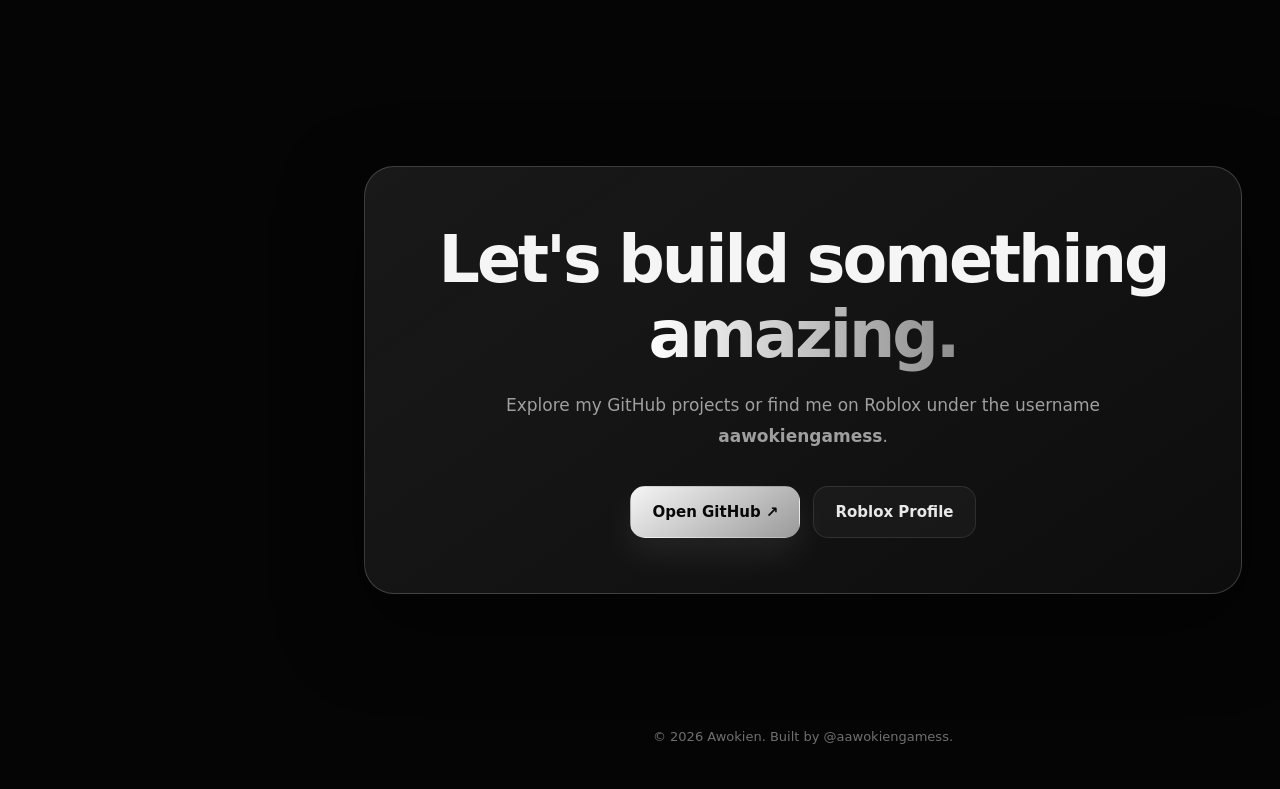
==== commit b62a64fe: "Update Roblox group links in index.html" ====
--- a/index.html
+++ b/index.html
@@ -653,9 +653,9 @@
       <p class="section-description">Replace the placeholder links with your actual Roblox group URLs.</p>
     </div>
     <div class="grid-3">
-      <article class="card group-card reveal"><div class="service-icon">♟</div><h3>Awokien Studios</h3><p>Development group for Roblox products, systems and experiences.</p><a class="card-link" href="#" onclick="return false;">Add Group Link</a></article>
+      <article class="card group-card reveal"><div class="service-icon">♟</div><h3>Awokien Studios</h3><p>Development group for Roblox products, systems and experiences.</p><a class="card-link" href="#" onclick="return true;">https://www.roblox.com/communities/575878251/Awokien-Studios#!/about</a></article>
       <article class="card group-card reveal"><div class="service-icon">⚙</div><h3>Development Team</h3><p>Team page for developers, builders and project contributors.</p><a class="card-link" href="#" onclick="return false;">Add Group Link</a></article>
-      <article class="card group-card reveal"><div class="service-icon">＋</div><h3>Add Another Group</h3><p>Duplicate this card and paste another Roblox group URL.</p><a class="card-link" href="#" onclick="return false;">Edit This Card</a></article>
+      <article class="card group-card reveal"><div class="service-icon">＋</div><h3>AwokienPOS</h3><p>Duplicate this card and paste another Roblox group URL.</p><a class="card-link" href="#" onclick="return false;">Edit This Card</a></article>
     </div>
   </div>
 </section>
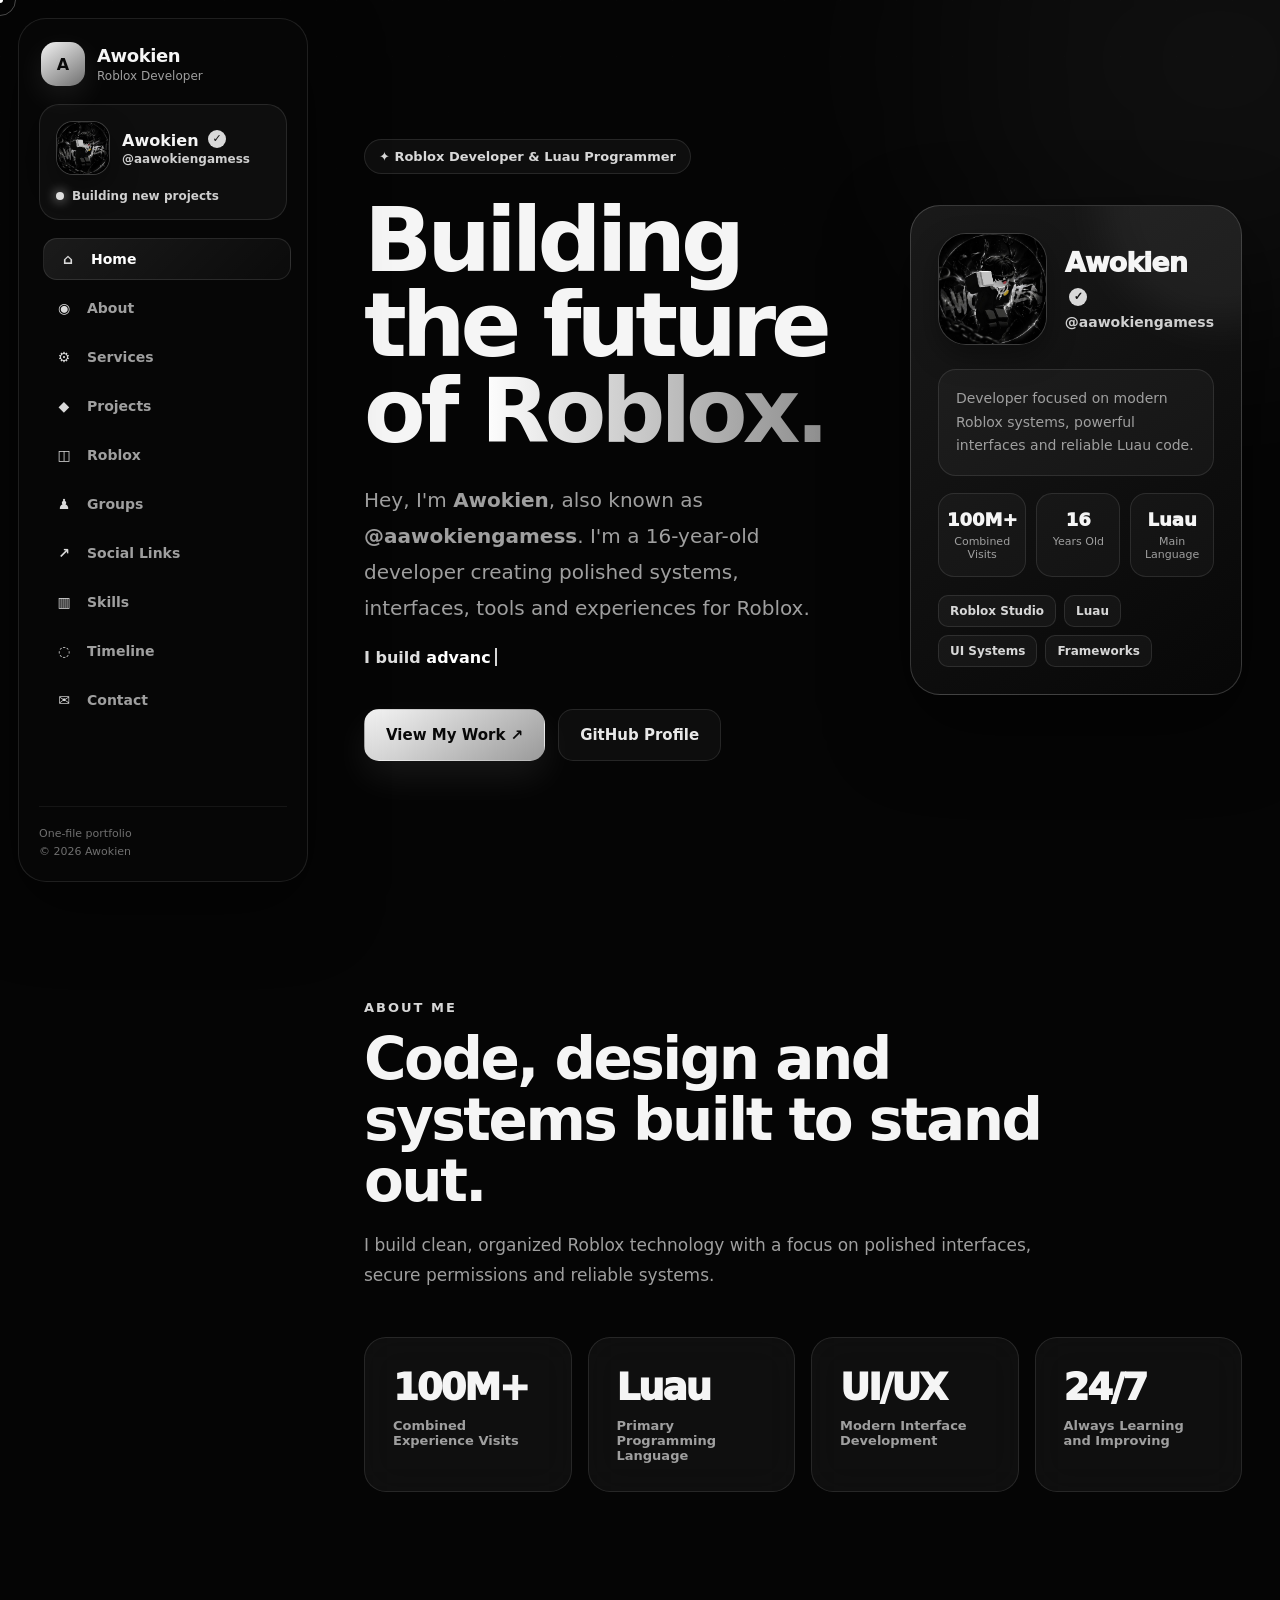
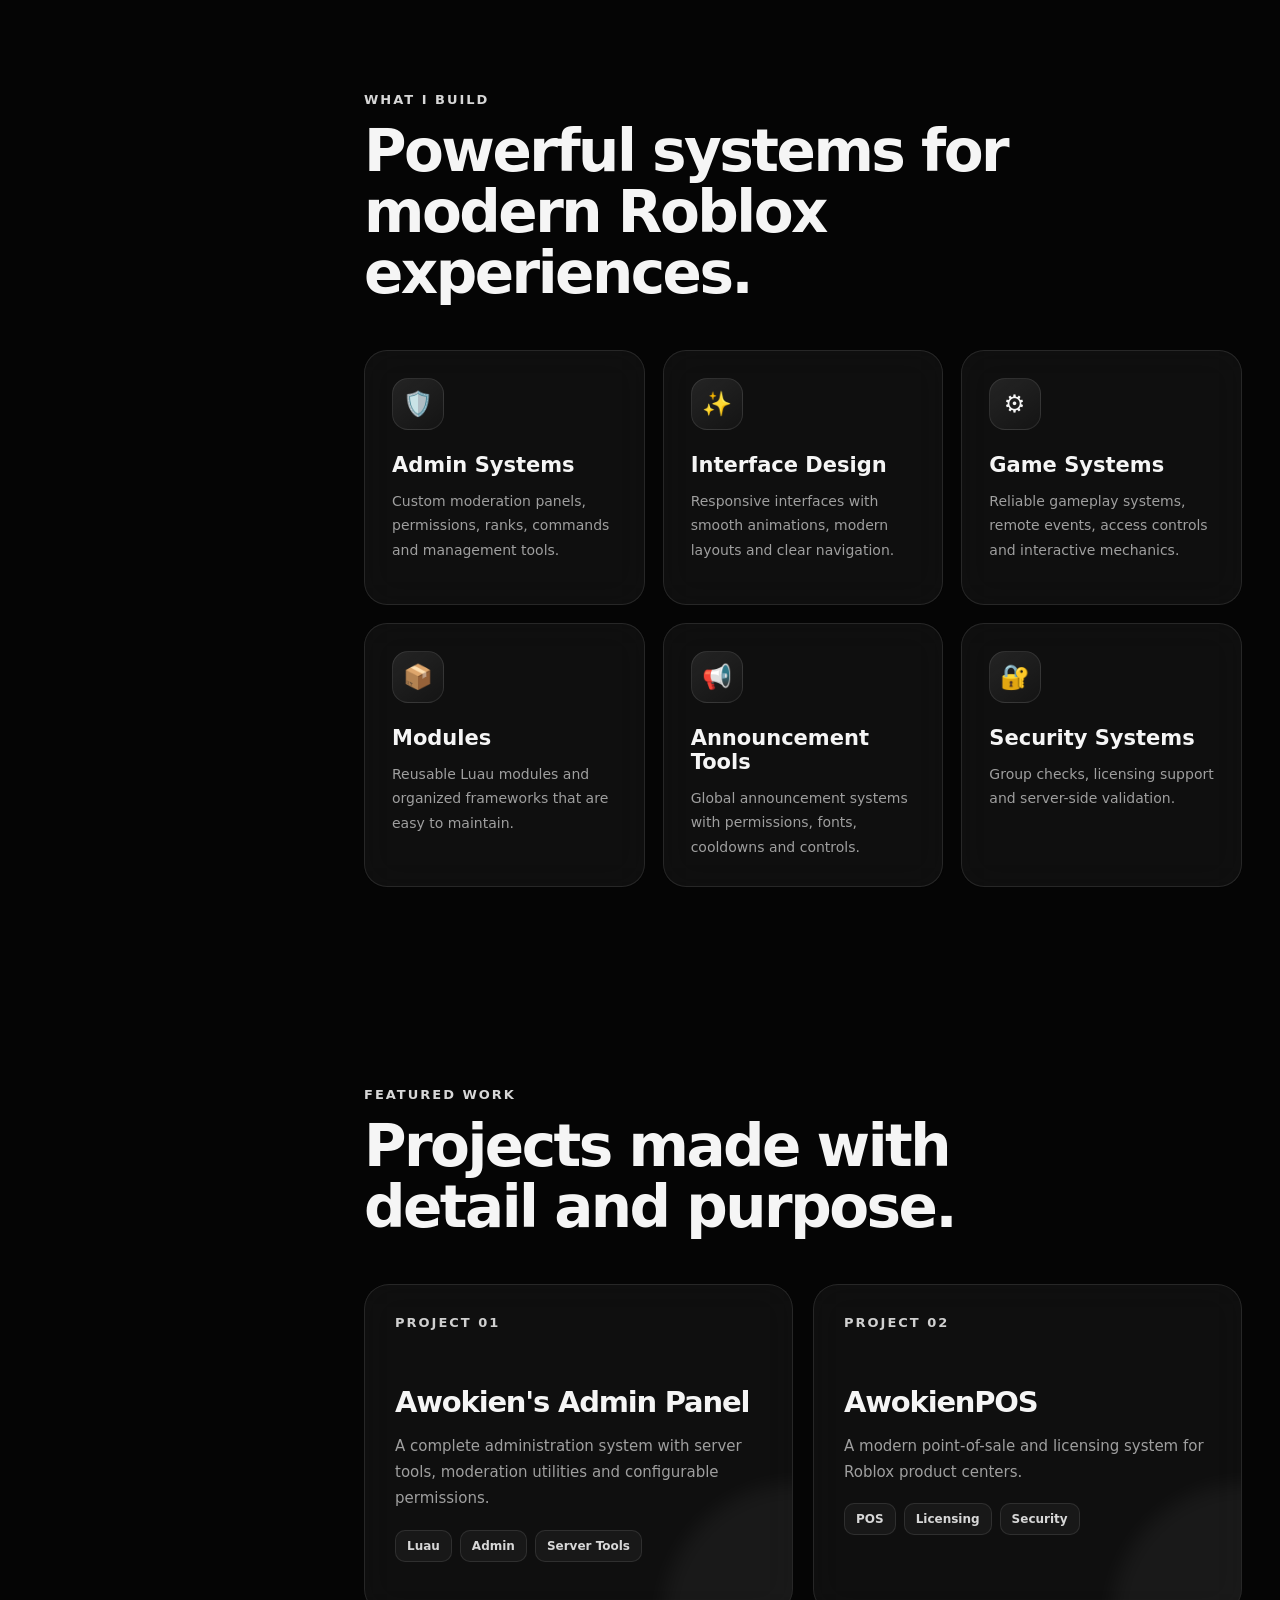
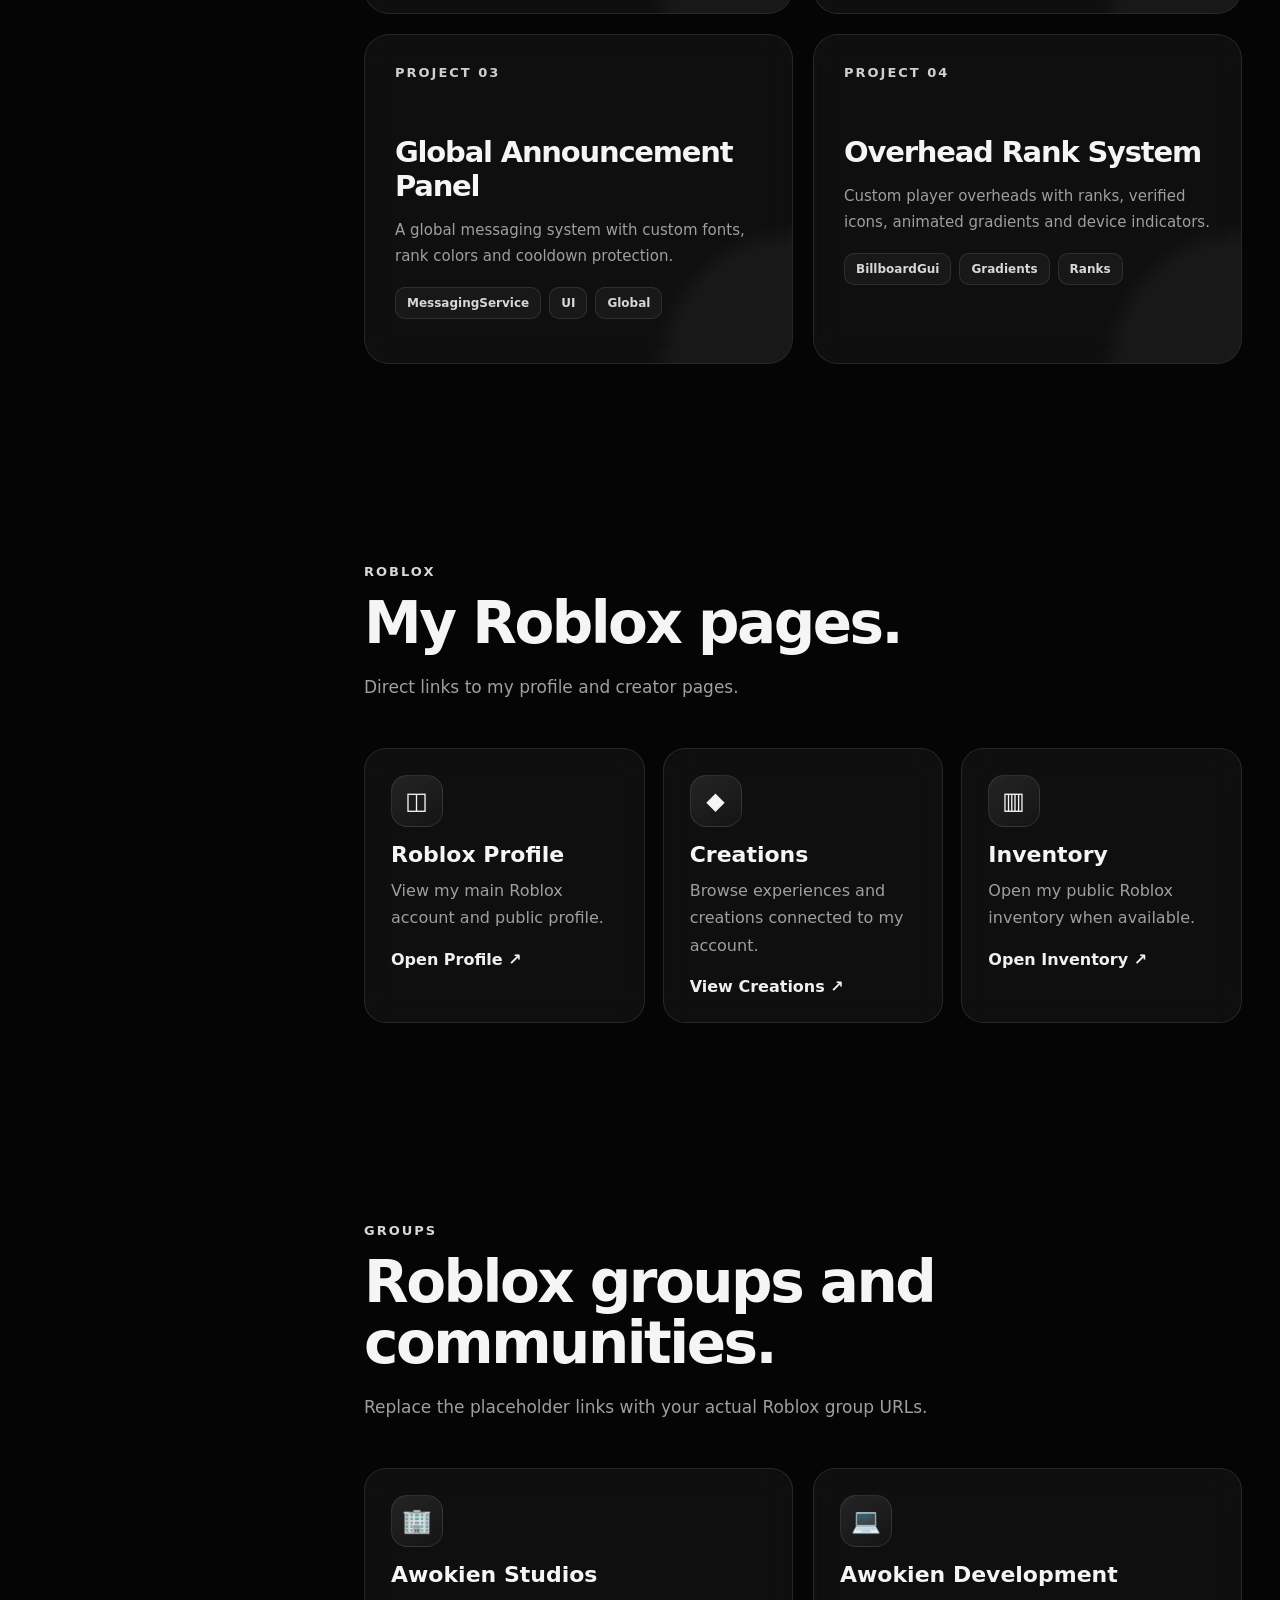
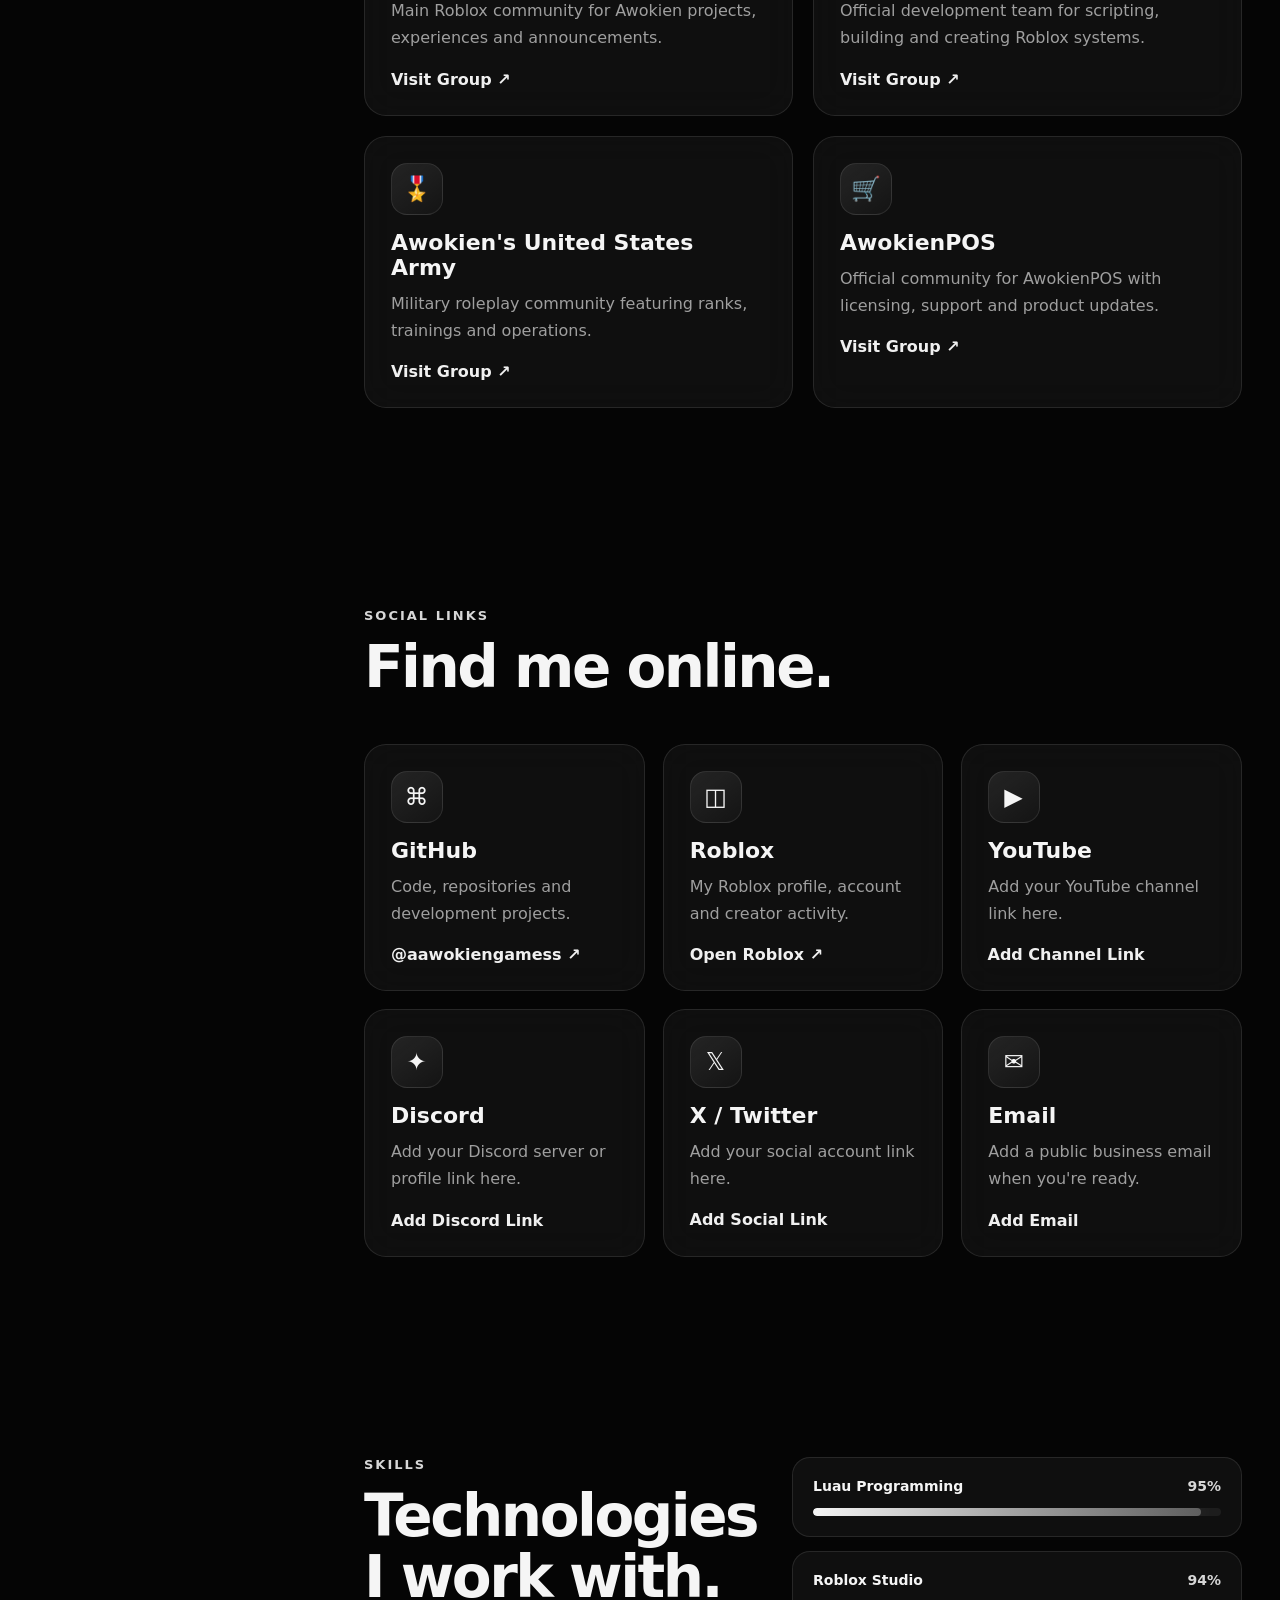
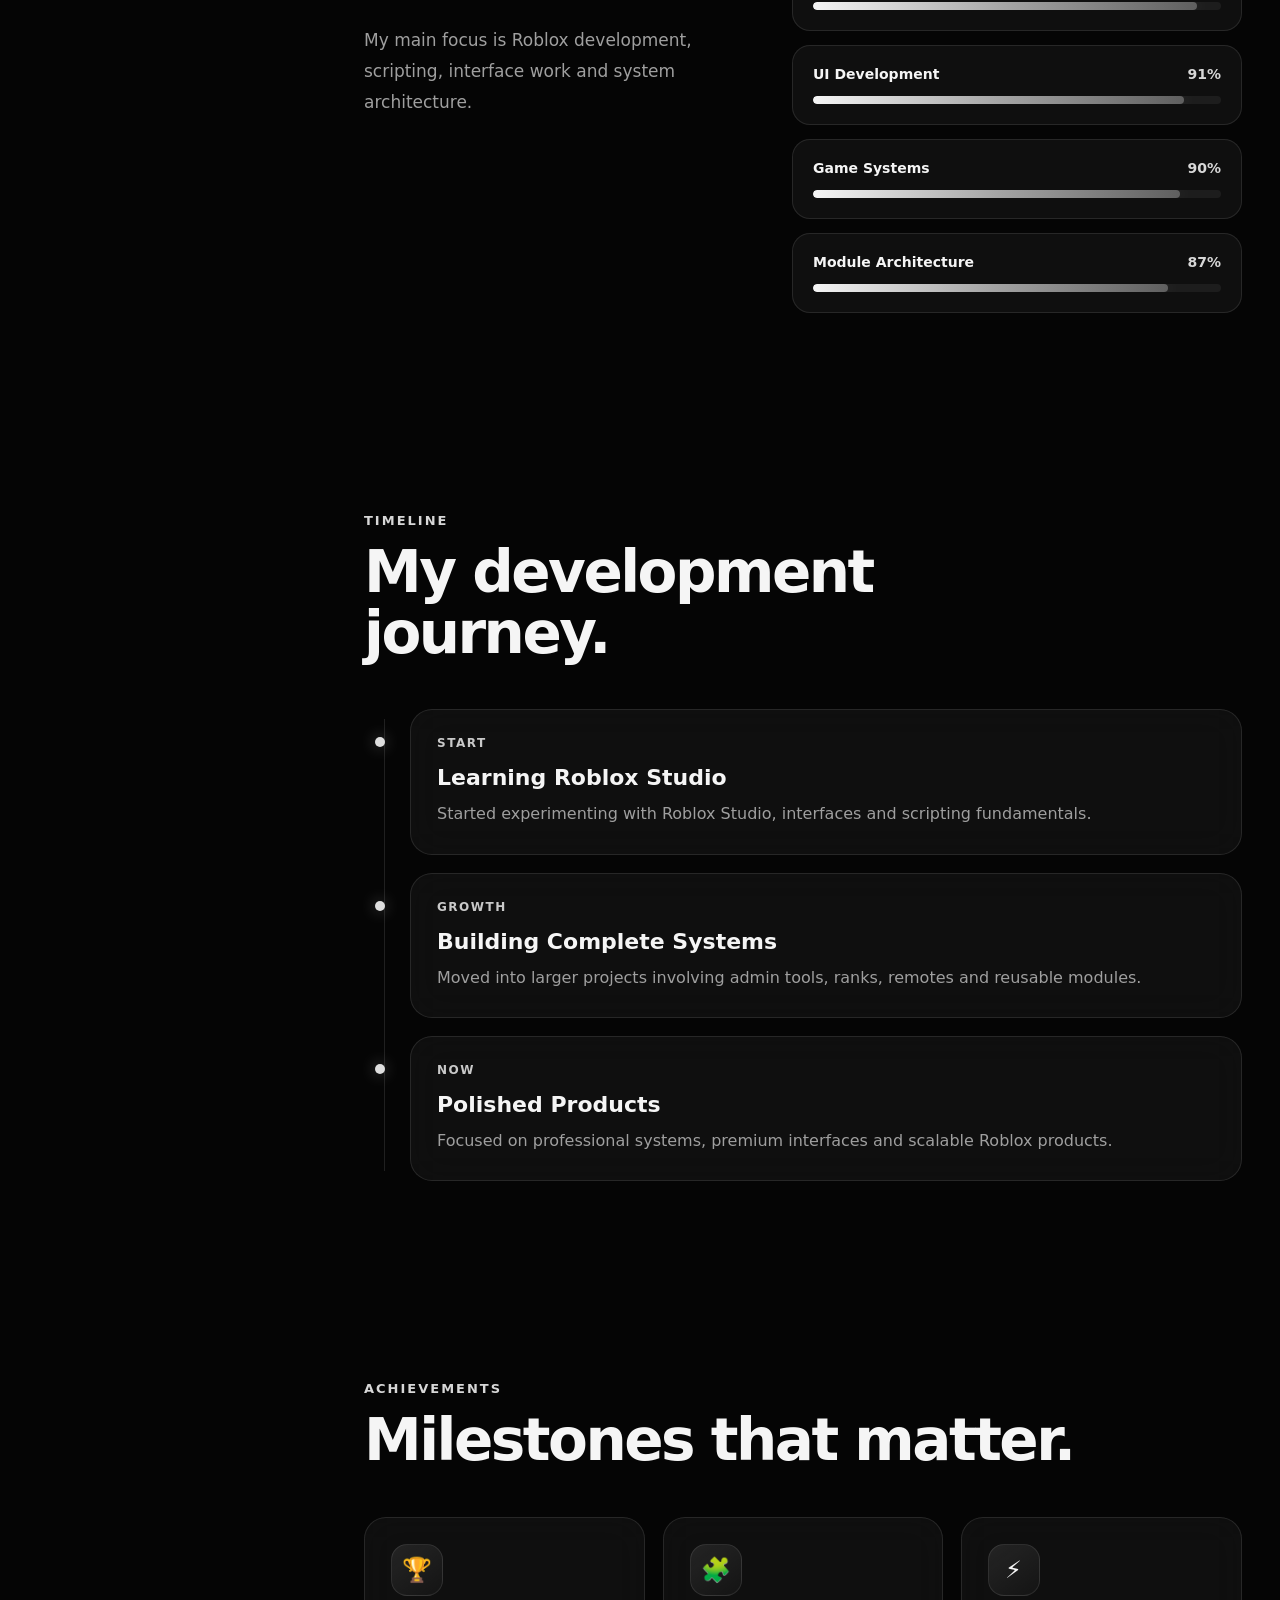
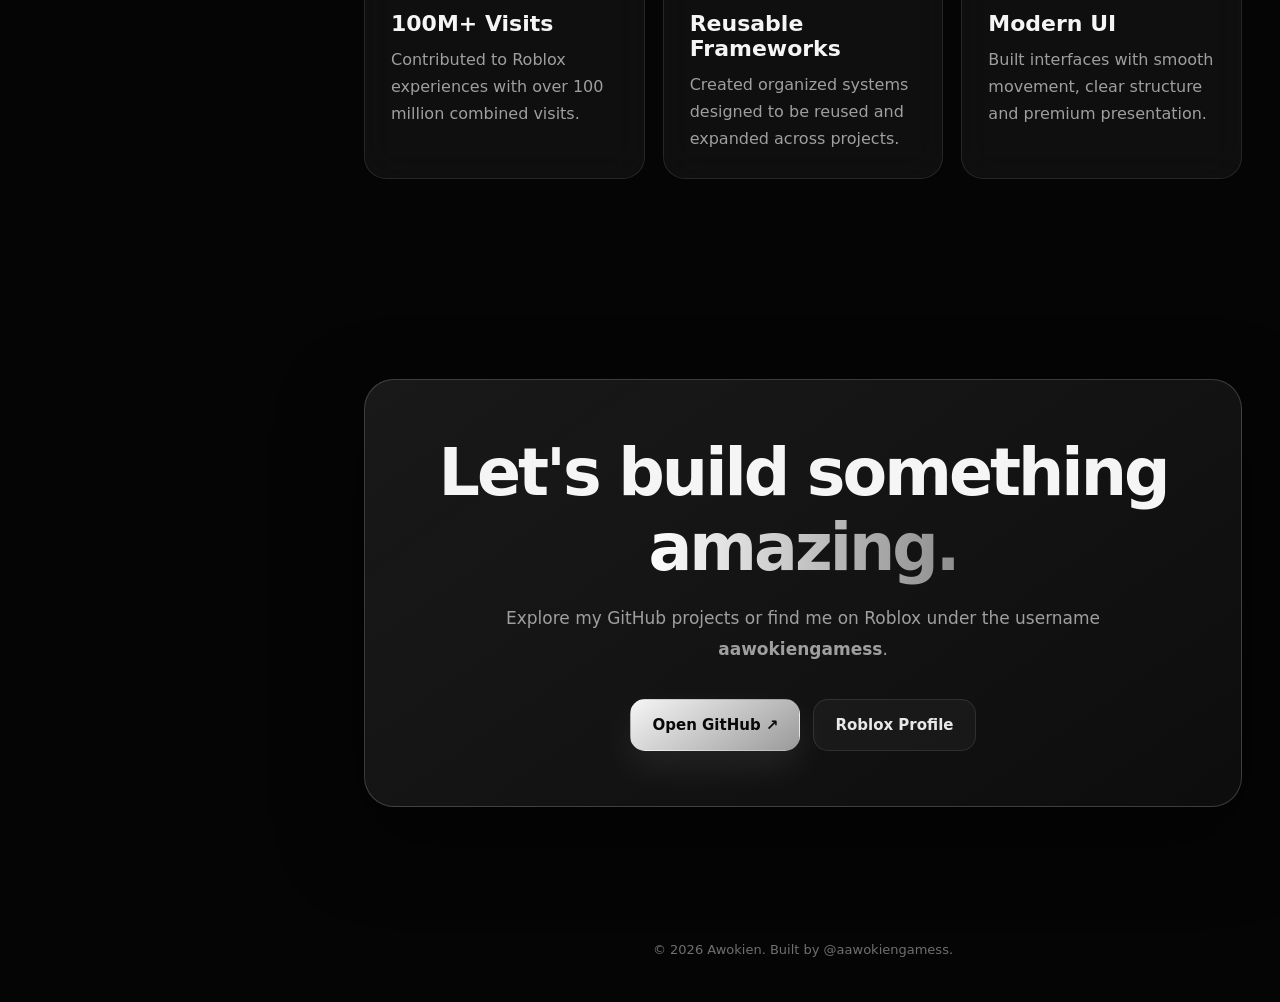
==== commit 701adba8: "Update index.html" ====
--- a/index.html
+++ b/index.html
@@ -652,10 +652,14 @@
       <h2 class="section-title">Roblox groups and communities.</h2>
       <p class="section-description">Replace the placeholder links with your actual Roblox group URLs.</p>
     </div>
-    <div class="grid-3">
-      <article class="card group-card reveal"><div class="service-icon">♟</div><h3>Awokien Studios</h3><p>Development group for Roblox products, systems and experiences.</p><a class="card-link" href="#" onclick="return true;">https://www.roblox.com/communities/575878251/Awokien-Studios#!/about</a></article>
-      <article class="card group-card reveal"><div class="service-icon">⚙</div><h3>Development Team</h3><p>Team page for developers, builders and project contributors.</p><a class="card-link" href="#" onclick="return false;">Add Group Link</a></article>
-      <article class="card group-card reveal"><div class="service-icon">＋</div><h3>AwokienPOS</h3><p>Duplicate this card and paste another Roblox group URL.</p><a class="card-link" href="#" onclick="return false;">Edit This Card</a></article>
+    <div class="grid-2">
+      <article class="card group-card reveal"><div class="service-icon">🏢</div><h3>Awokien Studios</h3><p>Main Roblox community for Awokien projects, experiences and announcements.</p><a class="card-link" href="https://www.roblox.com/communities/575878251/Awokien-Studios#!/about" target="_blank" rel="noopener">Visit Group ↗</a></article>
+
+      <article class="card group-card reveal"><div class="service-icon">💻</div><h3>Awokien Development</h3><p>Official development team for scripting, building and creating Roblox systems.</p><a class="card-link" href="https://www.roblox.com/communities/310063191/Awokien-Development-Team#!/about" target="_blank" rel="noopener">Visit Group ↗</a></article>
+
+      <article class="card group-card reveal"><div class="service-icon">🎖️</div><h3>Awokien's United States Army</h3><p>Military roleplay community featuring ranks, trainings and operations.</p><a class="card-link" href="https://www.roblox.com/communities/35266964/Awokiens-United-States-Army#!/about" target="_blank" rel="noopener">Visit Group ↗</a></article>
+
+      <article class="card group-card reveal"><div class="service-icon">🛒</div><h3>AwokienPOS</h3><p>Official community for AwokienPOS with licensing, support and product updates.</p><a class="card-link" href="https://www.roblox.com/communities/967855455/AwokienPOS#!/about" target="_blank" rel="noopener">Visit Group ↗</a></article>
     </div>
   </div>
 </section>
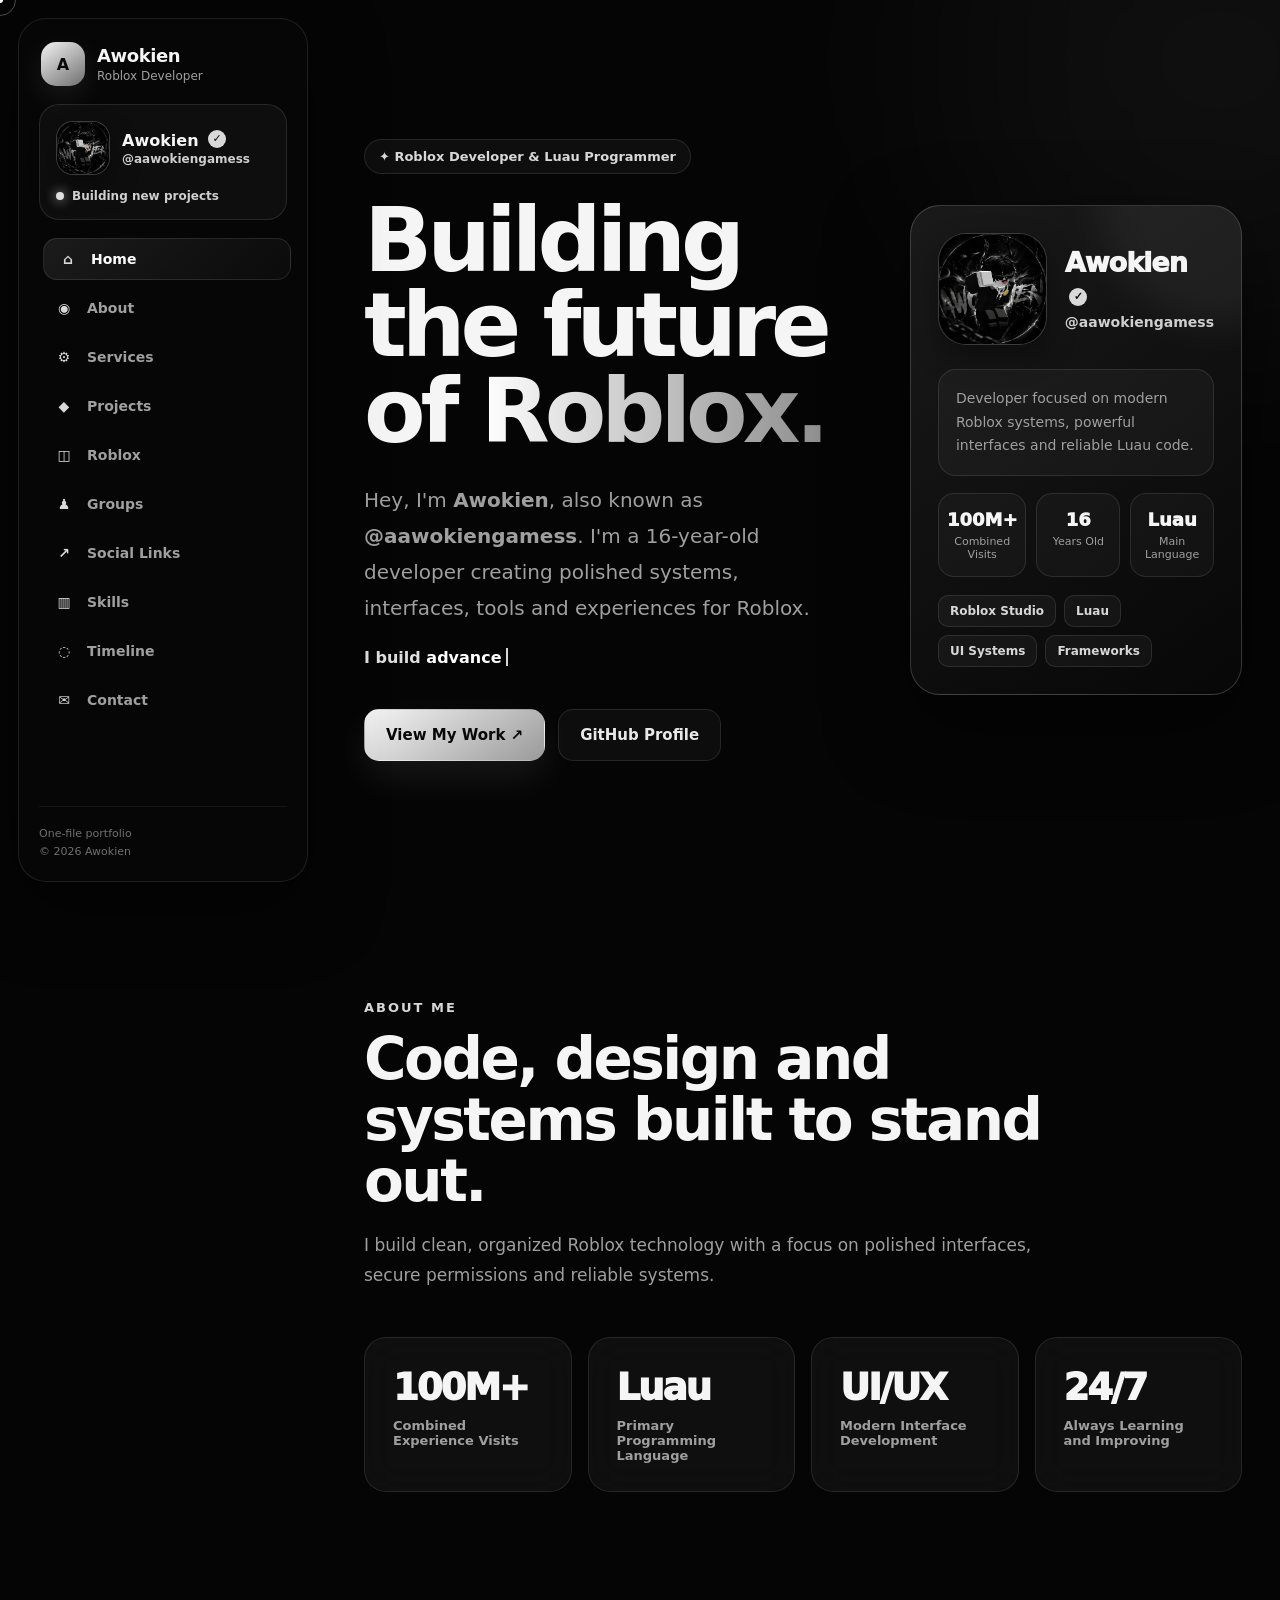
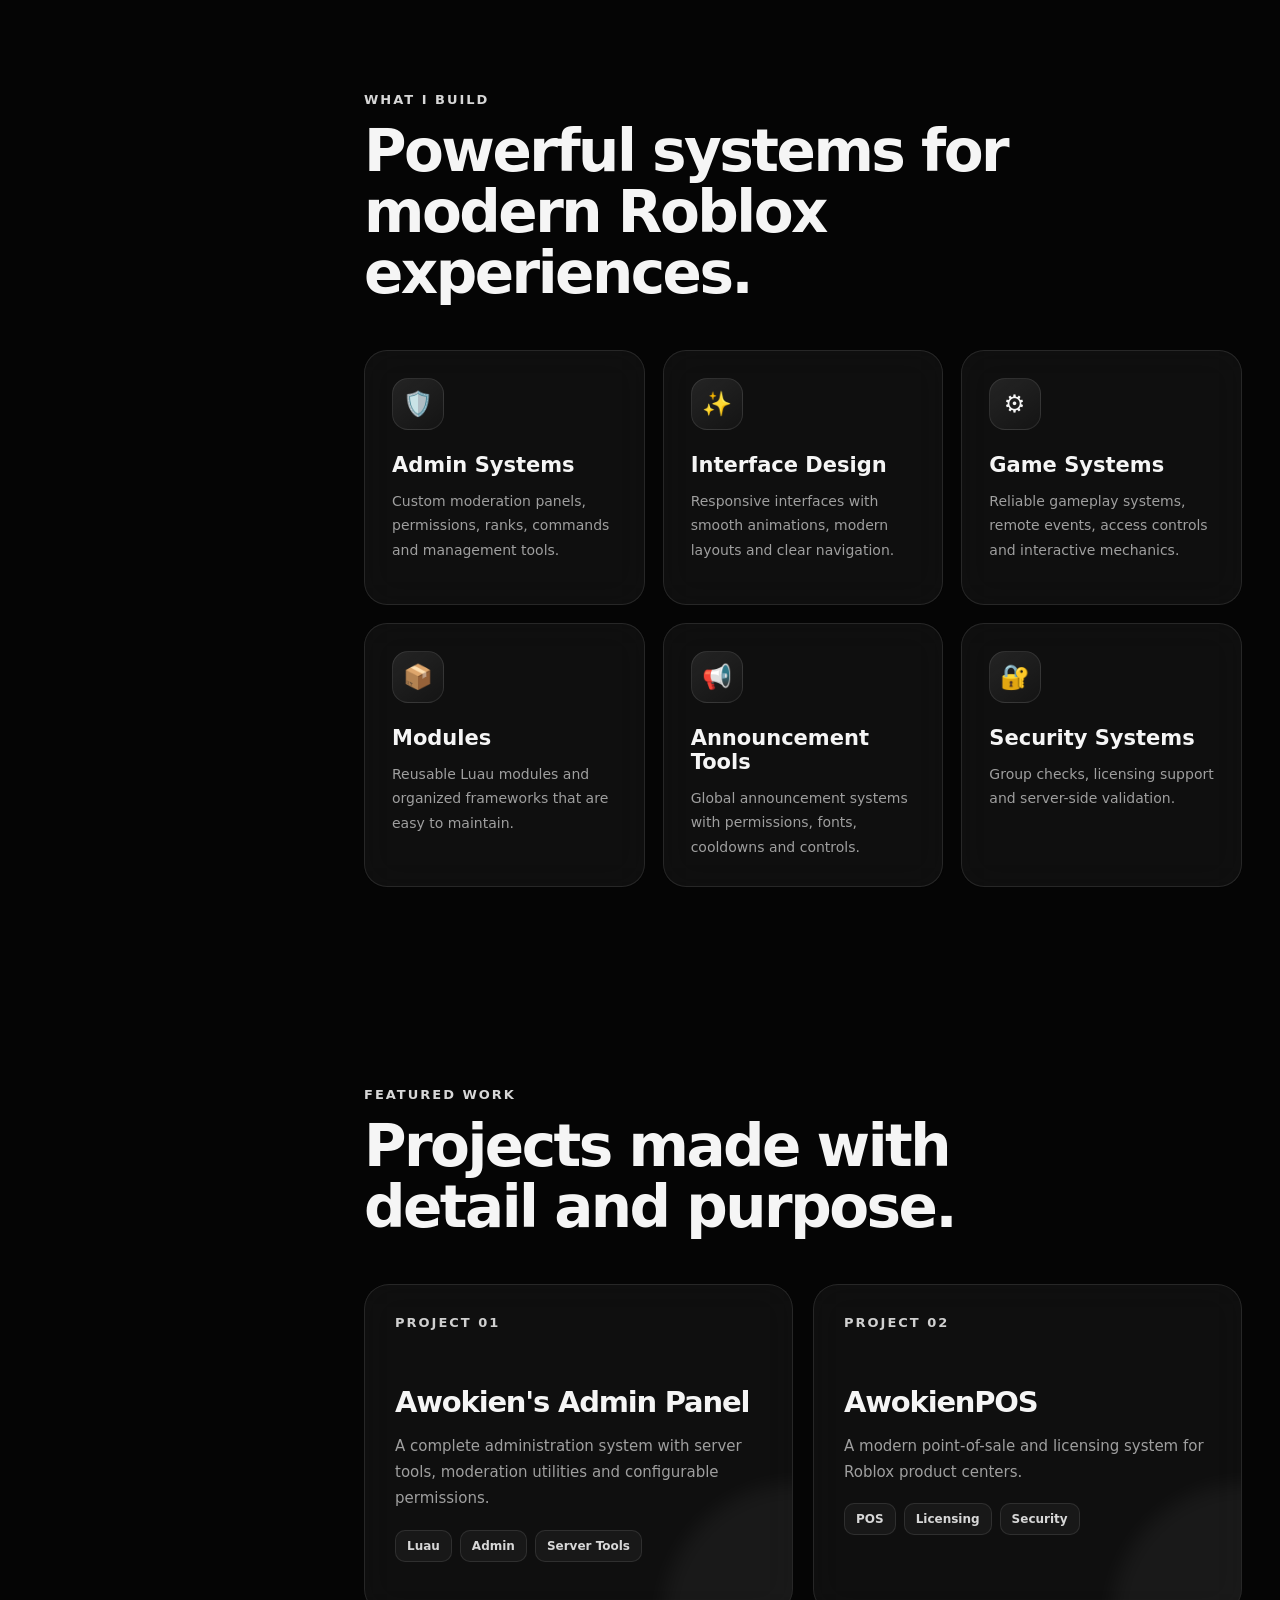
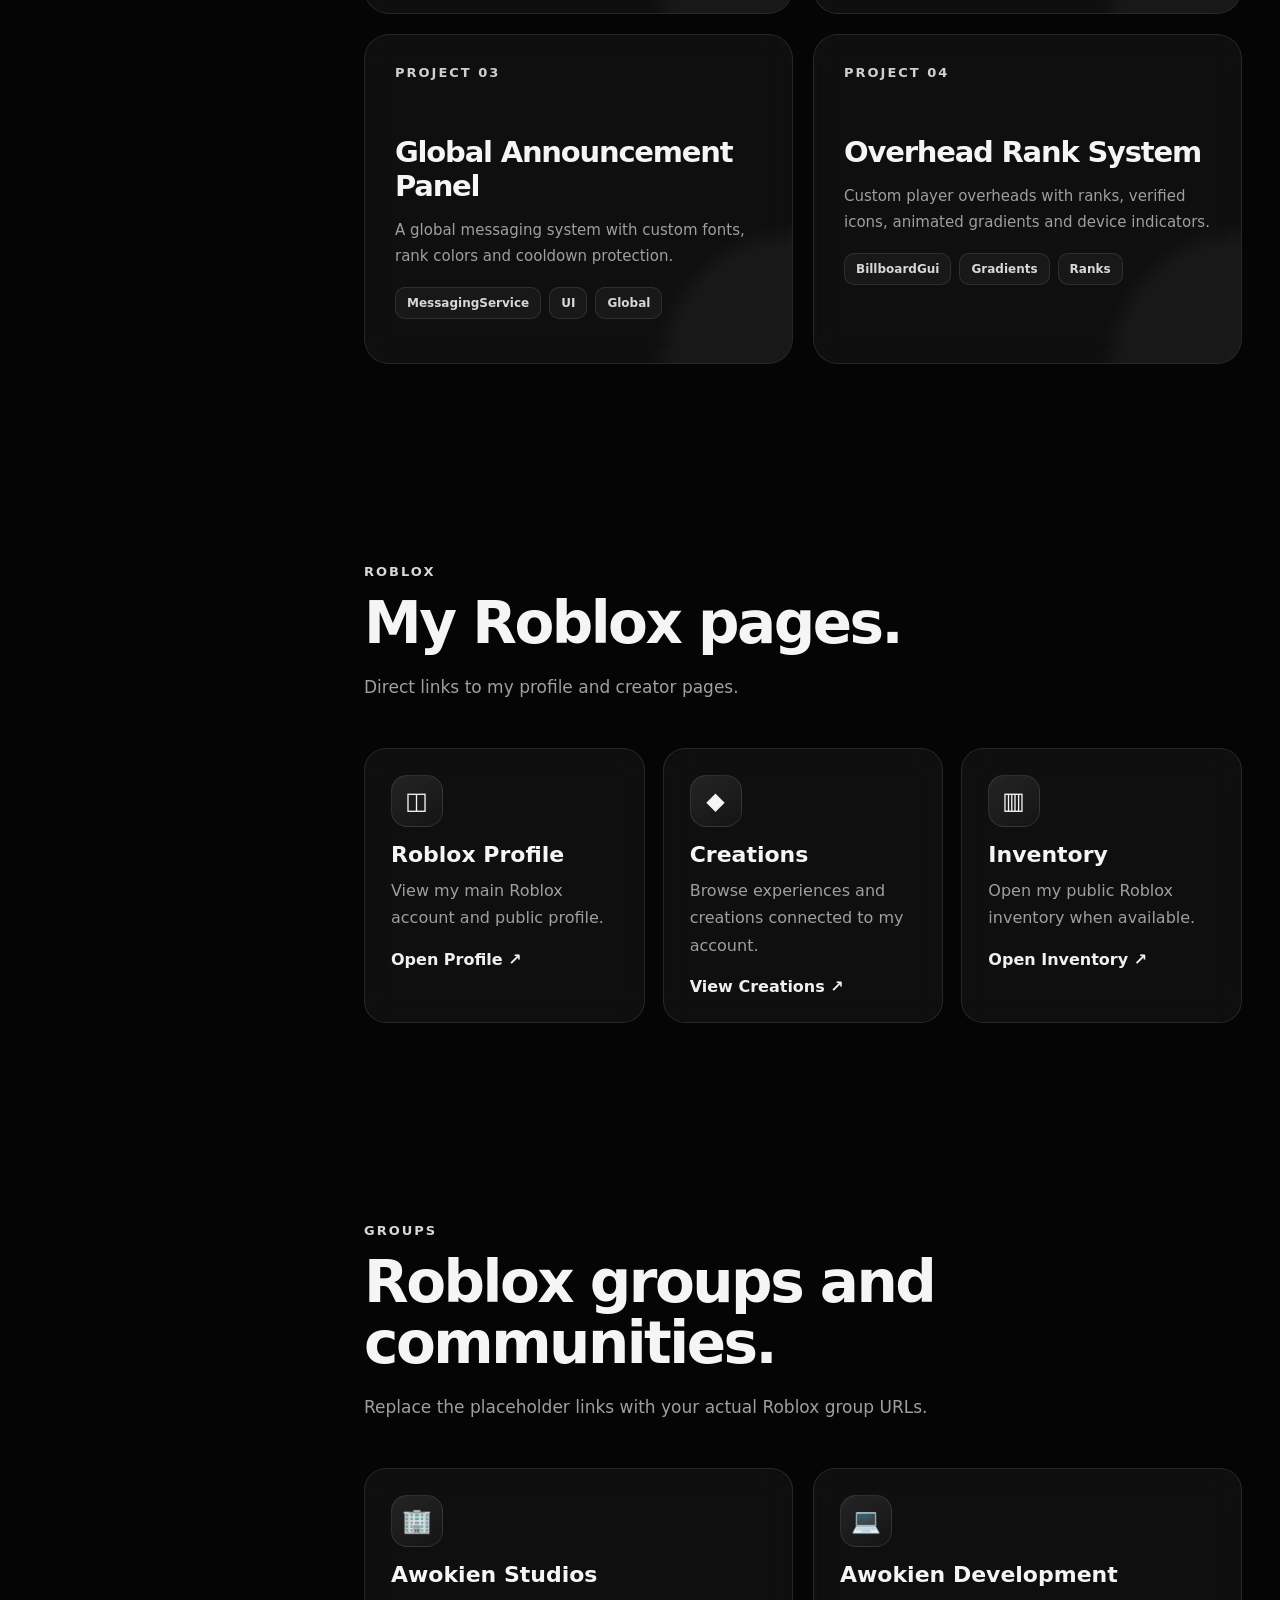
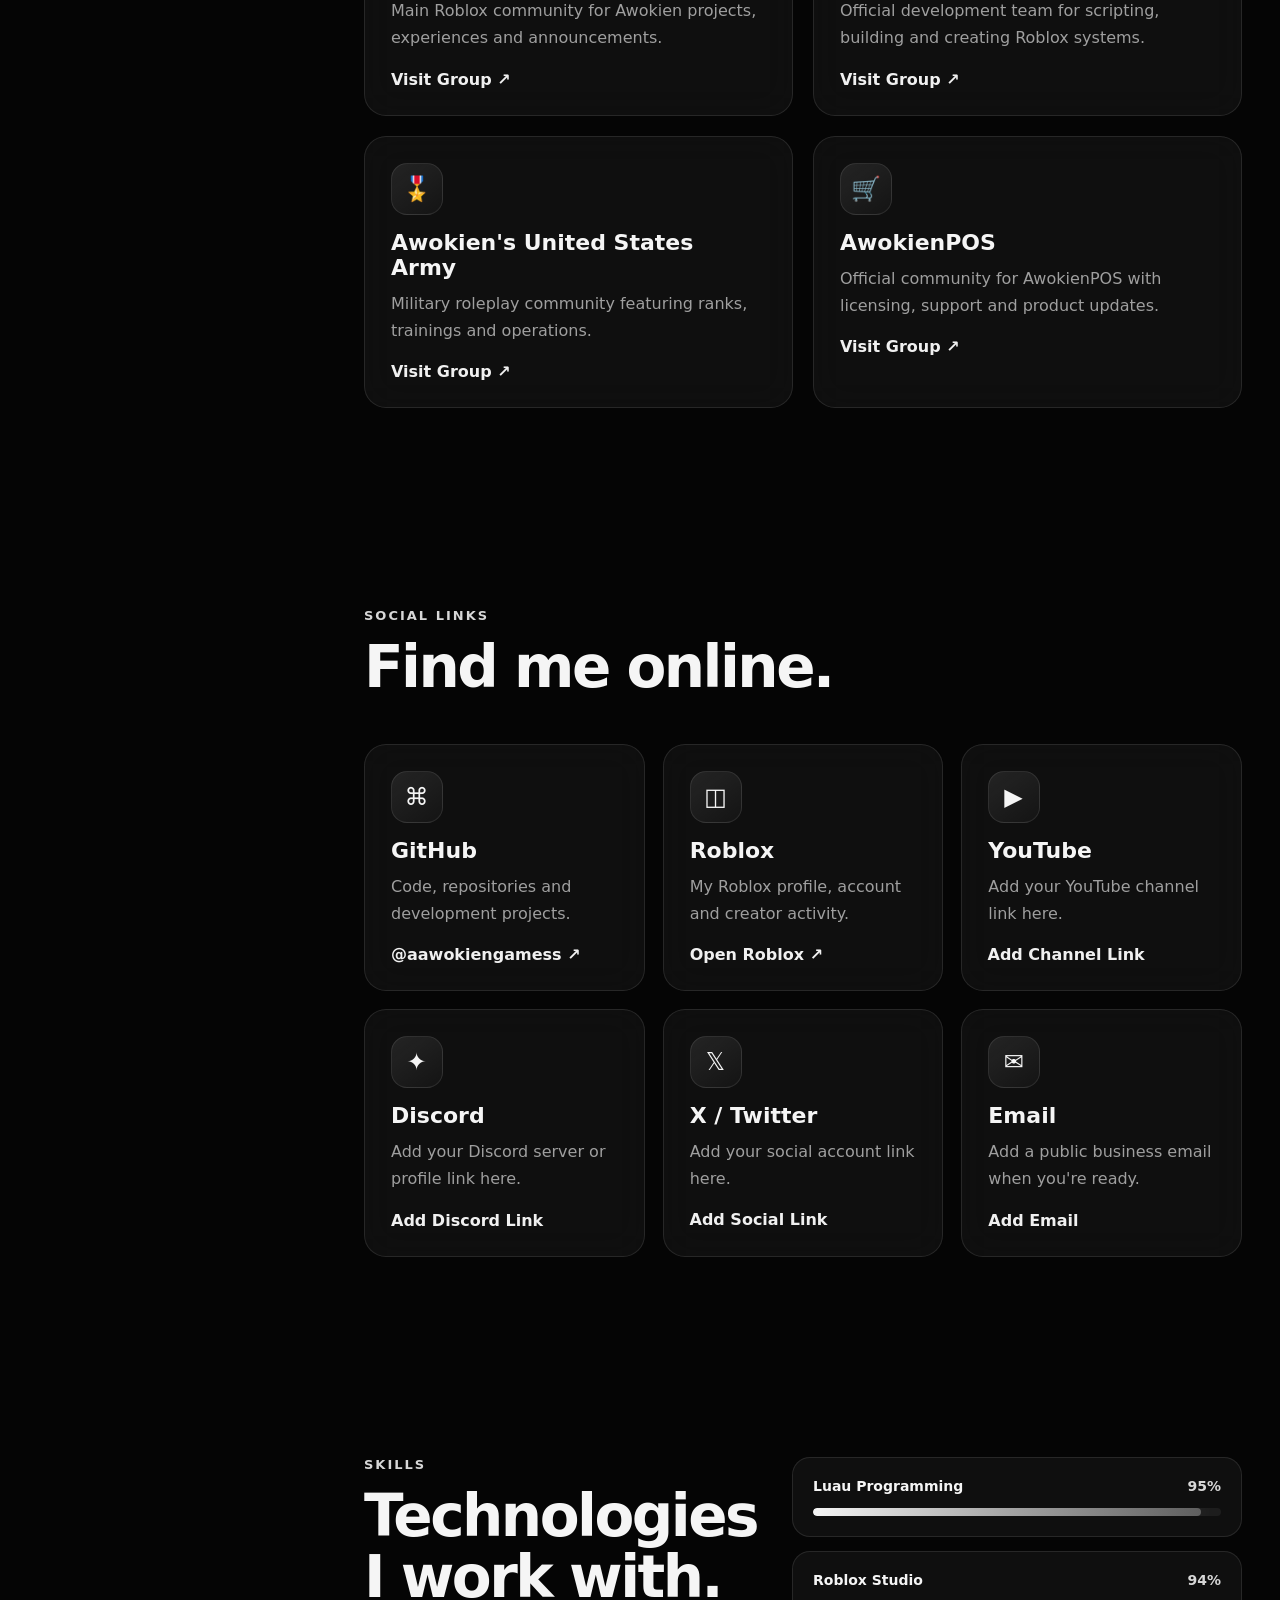
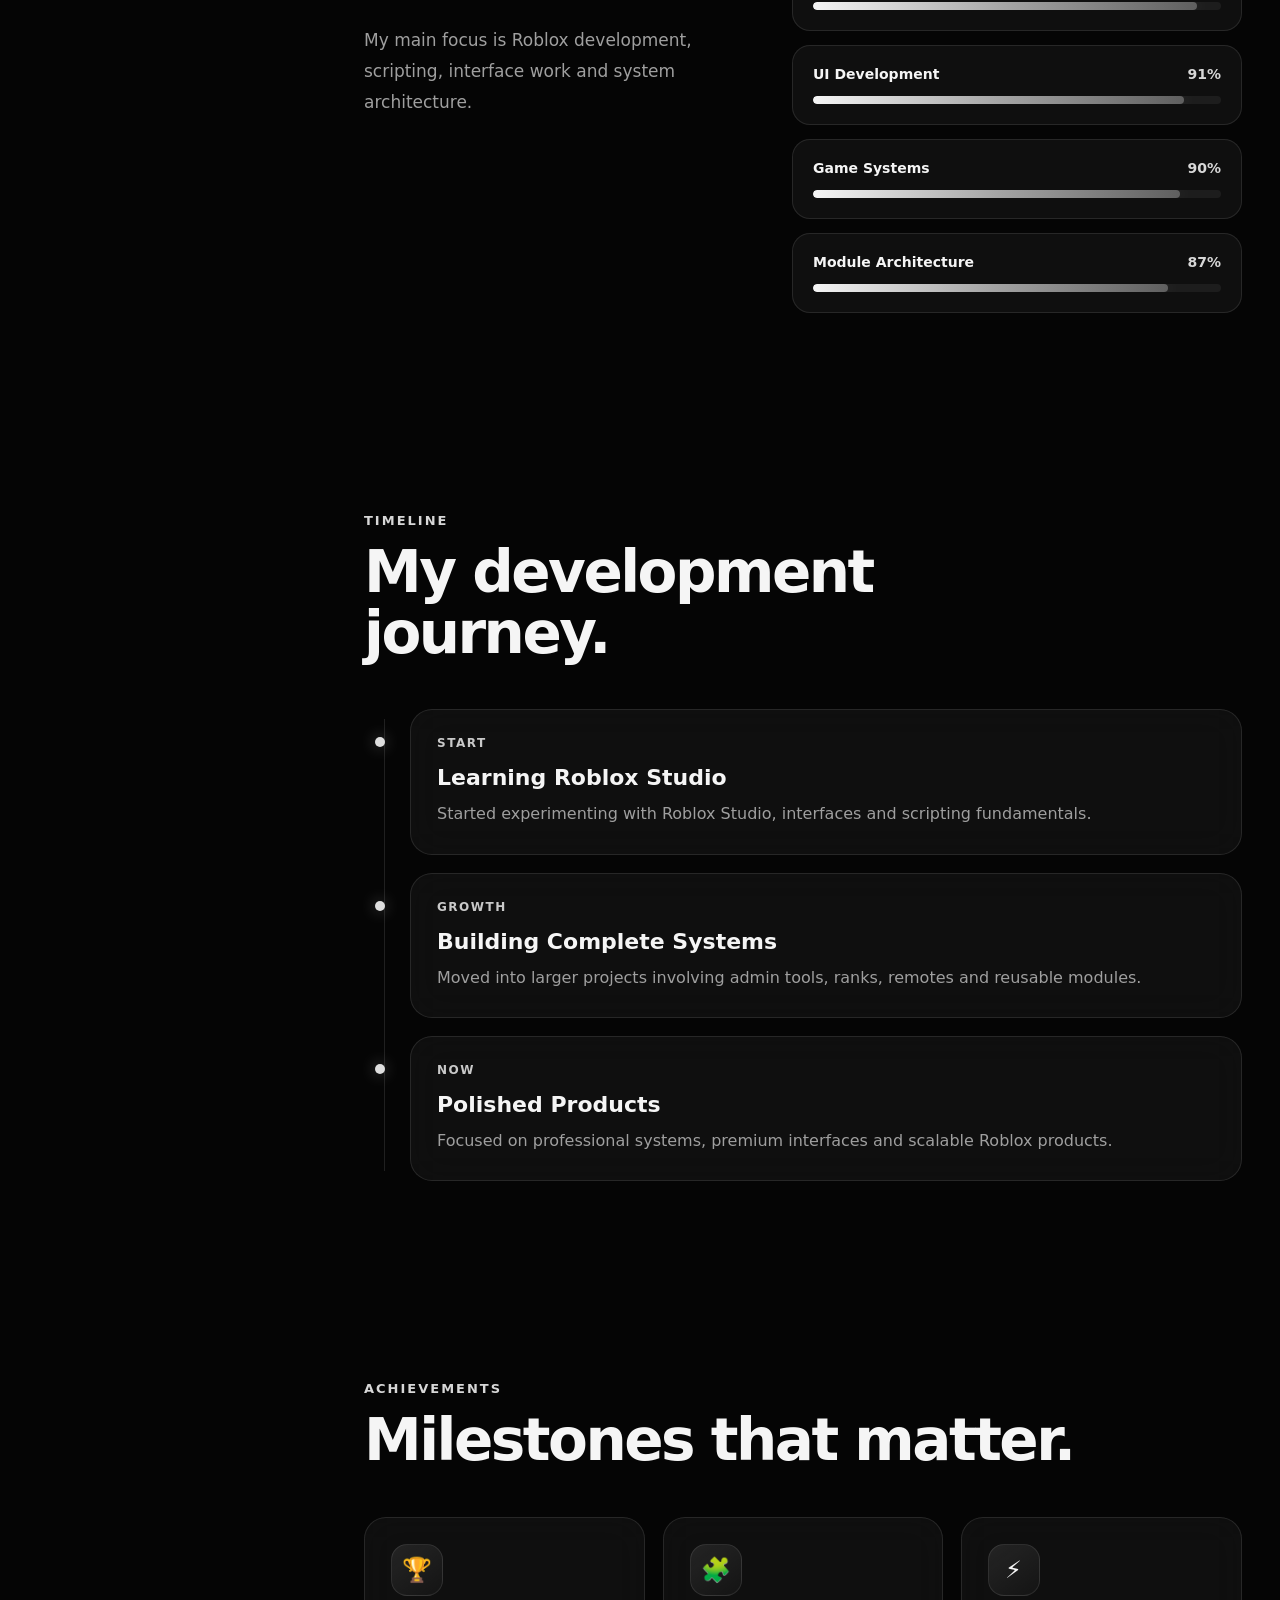
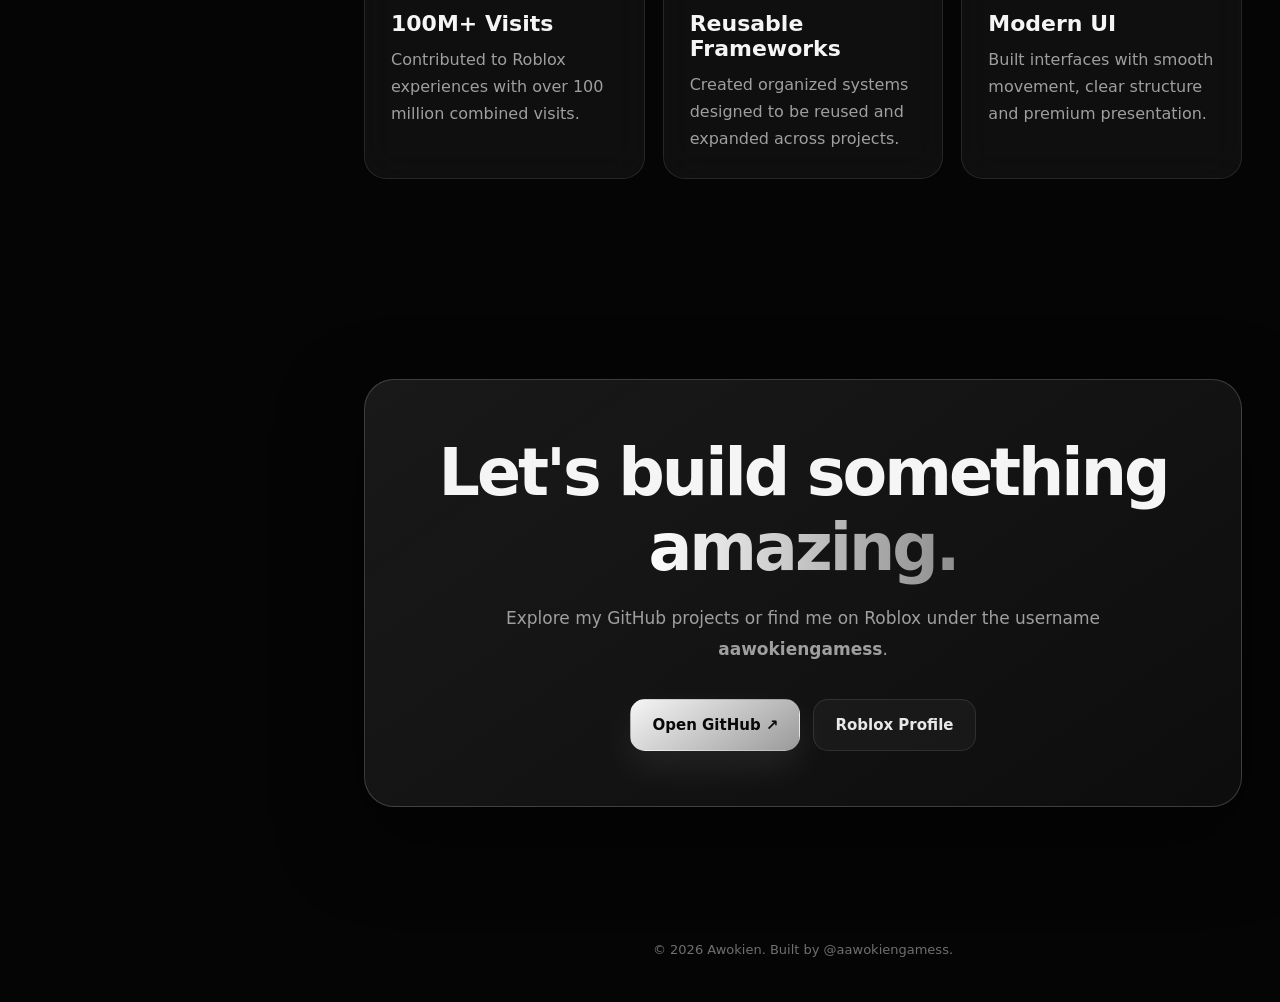
==== commit 0ecad3c1: "Update index.html" ====
--- a/index.html
+++ b/index.html
@@ -5,6 +5,7 @@
 <meta name="viewport" content="width=device-width,initial-scale=1">
 <meta name="description" content="Awokien — Roblox developer, Luau programmer, and systems creator.">
 <title>Awokien | Roblox Developer</title>
+<link rel="icon" type="image/png" href="terminalprompt.png">
 <style>
 :root {
   --bg:#050505;
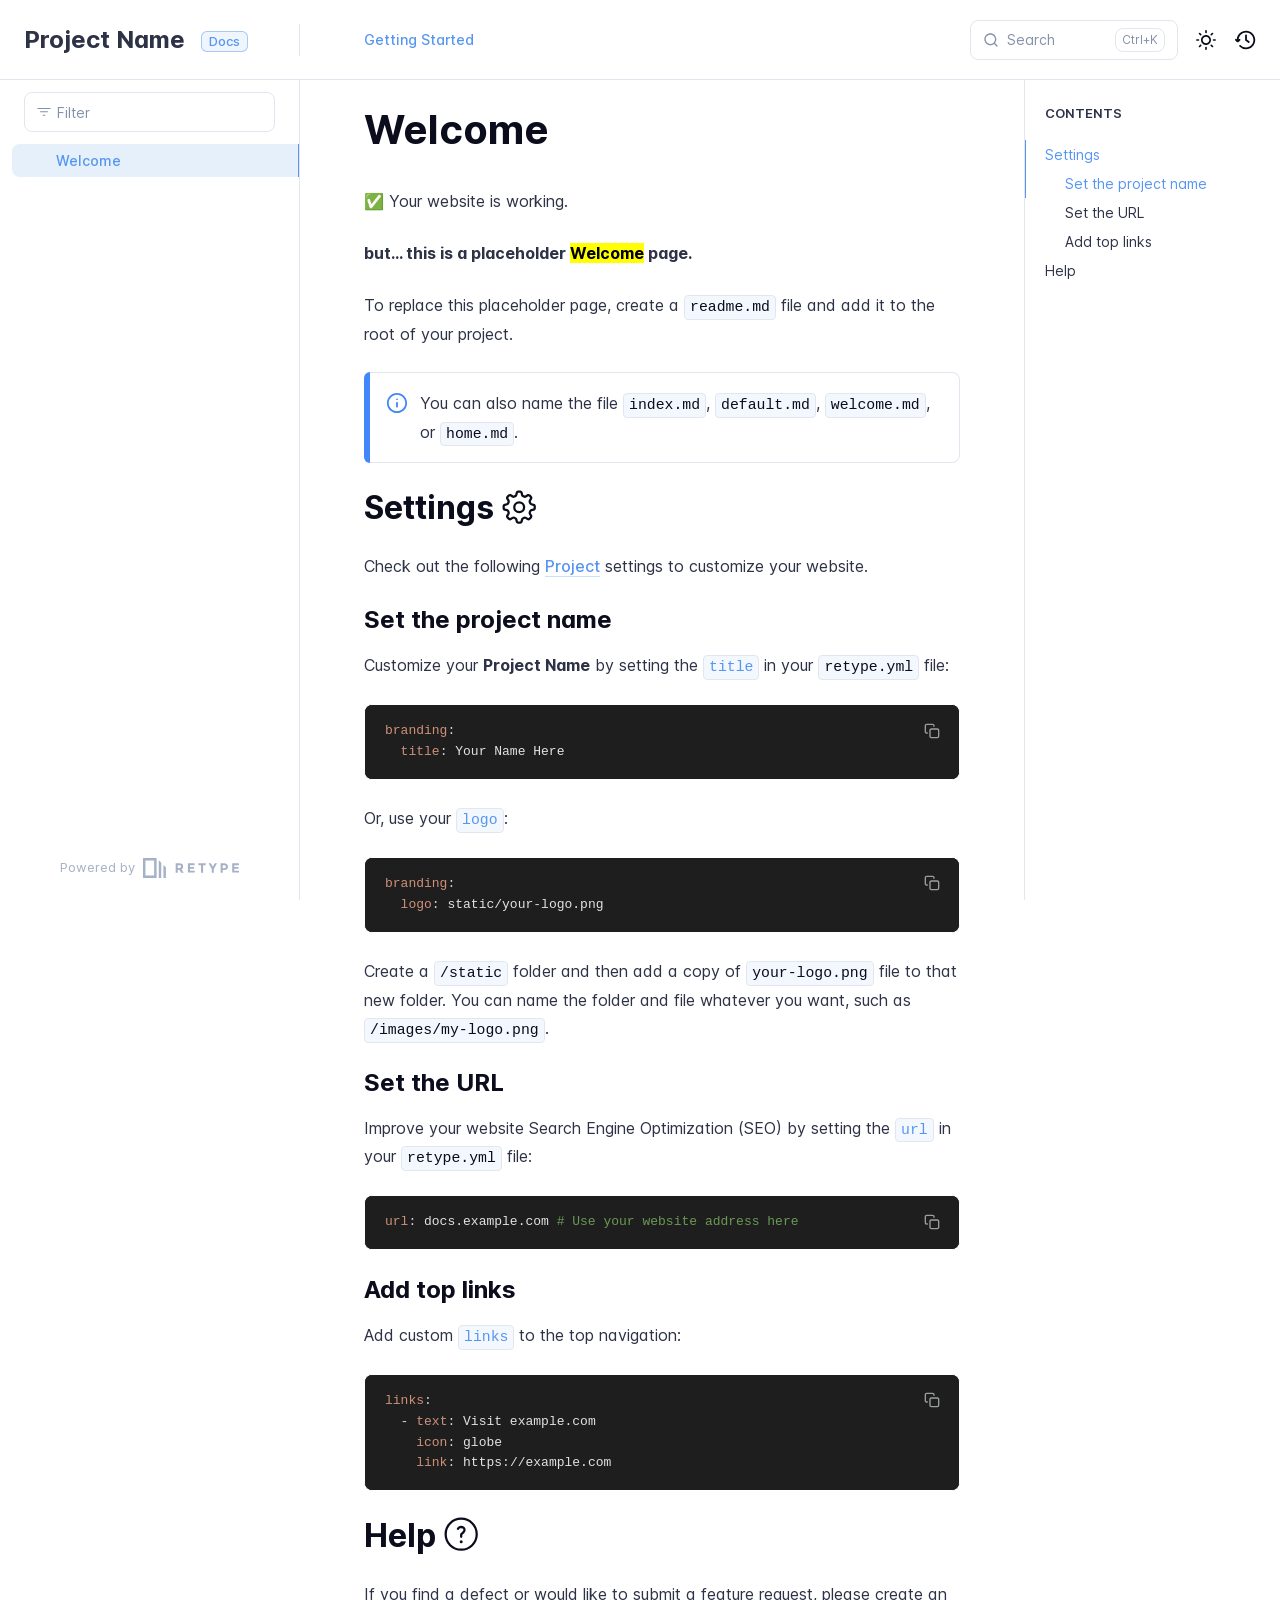
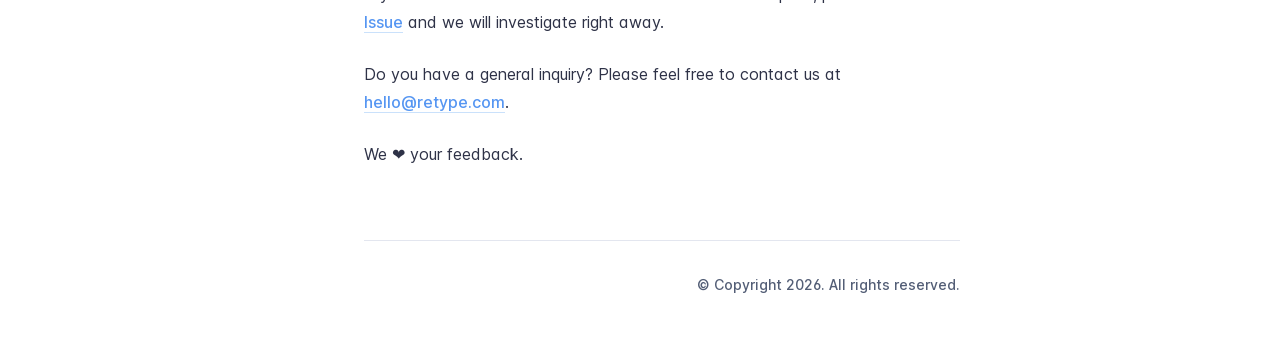
==== commit 35c25940: "Refreshes Retype-generated documentation. Process triggered by aawokiengamess." ====
--- a/index.html
+++ b/index.html
@@ -1,827 +1,247 @@
 <!DOCTYPE html>
-<html lang="en">
+<html lang="en" class="h-full">
 <head>
-<meta charset="UTF-8">
-<meta name="viewport" content="width=device-width,initial-scale=1">
-<meta name="description" content="Awokien — Roblox developer, Luau programmer, and systems creator.">
-<title>Awokien | Roblox Developer</title>
-<link rel="icon" type="image/png" href="terminalprompt.png">
-<style>
-:root {
-  --bg:#050505;
-  --bg-soft:#0b0b0b;
-  --panel:rgba(18,18,18,.78);
-  --panel-strong:rgba(24,24,24,.94);
-  --border:rgba(255,255,255,.10);
-  --border-strong:rgba(255,255,255,.18);
-  --text:#f5f5f5;
-  --muted:#9f9f9f;
-  --muted-2:#6f6f6f;
-  --accent:#e7e7e7;
-  --accent-dark:#7c7c7c;
-  --success:#d0d0d0;
-  --sidebar:290px;
-  --radius:24px;
-  --shadow:0 30px 80px rgba(0,0,0,.52);
-}
-
-*{box-sizing:border-box;margin:0;padding:0}
-html{scroll-behavior:smooth}
-body{
-  min-height:100vh;
-  overflow-x:hidden;
-  color:var(--text);
-  font-family:Inter,ui-sans-serif,system-ui,-apple-system,BlinkMacSystemFont,"Segoe UI",sans-serif;
-  background:
-    radial-gradient(circle at 15% 15%,rgba(255,255,255,.055),transparent 30%),
-    radial-gradient(circle at 85% 10%,rgba(255,255,255,.035),transparent 28%),
-    radial-gradient(circle at 50% 100%,rgba(255,255,255,.03),transparent 35%),
-    var(--bg);
-}
-
-body::before{
-  content:"";
-  position:fixed;
-  inset:0;
-  pointer-events:none;
-  z-index:-2;
-  opacity:.28;
-  background-image:
-    linear-gradient(rgba(255,255,255,.024) 1px,transparent 1px),
-    linear-gradient(90deg,rgba(255,255,255,.024) 1px,transparent 1px);
-  background-size:56px 56px;
-  mask-image:linear-gradient(to bottom,#000,transparent 93%);
-}
-
-body::after{
-  content:"";
-  position:fixed;
-  width:560px;height:560px;
-  right:-220px;top:-220px;
-  border-radius:50%;
-  background:rgba(255,255,255,.045);
-  filter:blur(120px);
-  z-index:-1;
-  animation:floatGlow 10s ease-in-out infinite alternate;
-}
-
-a{color:inherit;text-decoration:none}
-button{font:inherit}
-
-.loading{
-  position:fixed;inset:0;z-index:3000;
-  display:grid;place-items:center;
-  background:#050505;
-  transition:opacity .55s ease,visibility .55s ease;
-}
-.loading.hide{opacity:0;visibility:hidden}
-.loader-mark{
-  width:72px;height:72px;border-radius:22px;
-  display:grid;place-items:center;
-  background:linear-gradient(145deg,#f5f5f5,#6b6b6b);
-  color:#050505;font-size:28px;font-weight:900;
-  box-shadow:0 20px 60px rgba(255,255,255,.08);
-  animation:loaderPulse 1.1s ease-in-out infinite;
-}
-
-.sidebar{
-  position:fixed;
-  left:18px;top:18px;bottom:18px;
-  width:var(--sidebar);
-  z-index:1000;
-  display:flex;flex-direction:column;
-  padding:20px;
-  border:1px solid var(--border);
-  border-radius:28px;
-  background:rgba(8,8,8,.82);
-  box-shadow:0 24px 70px rgba(0,0,0,.5);
-  backdrop-filter:blur(24px);
-}
-
-.brand{
-  display:flex;align-items:center;gap:12px;
-  padding:3px 2px 18px;
-}
-.brand-mark{
-  width:44px;height:44px;border-radius:15px;
-  display:grid;place-items:center;
-  background:linear-gradient(145deg,#f2f2f2,#6f6f6f);
-  color:#080808;
-  font-weight:900;
-  box-shadow:0 10px 30px rgba(255,255,255,.09);
-}
-.brand-copy strong{display:block;font-size:18px;letter-spacing:-.4px}
-.brand-copy span{display:block;margin-top:3px;color:var(--muted);font-size:12px}
-
-.side-profile{
-  padding:16px;
-  border:1px solid var(--border);
-  border-radius:20px;
-  background:rgba(255,255,255,.035);
-  margin-bottom:18px;
-}
-.profile-row{display:flex;align-items:center;gap:12px}
-.avatar{
-  width:54px;height:54px;overflow:hidden;
-  border-radius:17px;
-  border:1px solid var(--border-strong);
-  background:#111;
-  box-shadow:0 12px 28px rgba(0,0,0,.35);
-}
-.avatar img{width:100%;height:100%;object-fit:cover;display:block}
-.side-name{font-weight:900}
-.side-handle{margin-top:3px;color:#cfcfcf;font-size:12px;font-weight:700}
-.status{
-  display:flex;align-items:center;gap:8px;
-  margin-top:14px;color:#cfcfcf;
-  font-size:12px;font-weight:700;
-}
-.status-dot{
-  width:8px;height:8px;border-radius:50%;
-  background:#dedede;
-  box-shadow:0 0 12px rgba(255,255,255,.75);
-  animation:pulse 1.8s infinite;
-}
-
-.side-nav{display:grid;gap:7px}
-.side-nav a{
-  display:flex;align-items:center;gap:12px;
-  padding:12px 13px;
-  border:1px solid transparent;
-  border-radius:14px;
-  color:var(--muted);
-  font-size:14px;font-weight:750;
-  transition:.24s ease;
-}
-.side-nav a:hover,.side-nav a.active{
-  color:#fff;
-  border-color:var(--border);
-  background:linear-gradient(135deg,rgba(255,255,255,.085),rgba(255,255,255,.025));
-  transform:translateX(4px);
-}
-.nav-icon{width:22px;text-align:center;color:#d9d9d9}
-
-.sidebar-bottom{
-  margin-top:auto;
-  padding-top:18px;
-  border-top:1px solid rgba(255,255,255,.06);
-  color:var(--muted-2);
-  font-size:11px;
-  line-height:1.65;
-}
-
-.mobile-toggle{
-  display:none;
-  position:fixed;left:14px;top:14px;z-index:1500;
-  width:46px;height:46px;border-radius:14px;
-  border:1px solid var(--border);
-  background:rgba(8,8,8,.88);
-  color:white;font-size:21px;
-  backdrop-filter:blur(16px);
-}
-
-.main{
-  margin-left:calc(var(--sidebar) + 54px);
-  width:calc(100% - var(--sidebar) - 72px);
-}
-.container{width:min(1180px,calc(100% - 40px));margin:0 auto}
-
-.hero{
-  min-height:100vh;
-  display:flex;align-items:center;
-  padding:80px 0;
-}
-.hero-grid{
-  display:grid;
-  grid-template-columns:1.18fr .82fr;
-  align-items:center;
-  gap:68px;
-}
-.eyebrow{
-  width:fit-content;
-  display:flex;align-items:center;gap:9px;
-  padding:9px 14px;
-  margin-bottom:24px;
-  border:1px solid var(--border);
-  border-radius:999px;
-  background:rgba(255,255,255,.04);
-  color:#d8d8d8;
-  font-size:13px;font-weight:800;
-}
-.hero h1{
-  max-width:760px;
-  font-size:clamp(54px,7vw,94px);
-  line-height:.95;
-  letter-spacing:-5px;
-}
-.gradient-text{
-  display:inline-block;
-  background:linear-gradient(90deg,#fff,#a9a9a9,#5f5f5f,#fff);
-  background-size:220% auto;
-  -webkit-background-clip:text;
-  background-clip:text;
-  color:transparent;
-  animation:gradientMove 6s linear infinite;
-}
-.hero-description{
-  max-width:680px;
-  margin-top:28px;
-  color:var(--muted);
-  font-size:clamp(17px,2vw,20px);
-  line-height:1.8;
-}
-.typed-line{margin-top:19px;min-height:30px;color:#dedede;font-weight:800}
-.typed-text{color:#fff}
-.cursor{
-  display:inline-block;width:2px;height:18px;margin-left:4px;
-  transform:translateY(3px);
-  background:#d6d6d6;
-  animation:blink .8s infinite;
-}
-.actions{display:flex;flex-wrap:wrap;gap:13px;margin-top:34px}
-.button{
-  min-height:52px;
-  display:inline-flex;align-items:center;justify-content:center;gap:9px;
-  padding:0 21px;
-  border:1px solid transparent;
-  border-radius:15px;
-  font-size:15px;font-weight:850;
-  transition:.25s ease;
-}
-.button:hover{transform:translateY(-3px)}
-.button-primary{
-  color:#080808;
-  background:linear-gradient(145deg,#f5f5f5,#9a9a9a);
-  box-shadow:0 16px 36px rgba(255,255,255,.08);
-}
-.button-secondary{
-  border-color:var(--border);
-  background:rgba(255,255,255,.035);
-  color:#e8e8e8;
-}
-
-.profile-card{
-  position:relative;
-  overflow:hidden;
-  padding:27px;
-  border:1px solid var(--border-strong);
-  border-radius:30px;
-  background:linear-gradient(145deg,rgba(27,27,27,.95),rgba(8,8,8,.9));
-  box-shadow:var(--shadow);
-  backdrop-filter:blur(26px);
-  animation:cardFloat 5s ease-in-out infinite;
-}
-.profile-card::after{
-  content:"";
-  position:absolute;
-  width:240px;height:240px;
-  top:-120px;right:-100px;
-  border-radius:50%;
-  background:rgba(255,255,255,.06);
-  filter:blur(22px);
-}
-.profile-top{position:relative;z-index:1;display:flex;align-items:center;gap:18px}
-.profile-card .avatar{width:112px;height:112px;border-radius:28px}
-.profile-title{font-size:27px;font-weight:950;letter-spacing:-1px}
-.profile-handle{margin-top:5px;color:#cfcfcf;font-size:14px;font-weight:800}
-.verified{
-  display:inline-grid;place-items:center;
-  width:18px;height:18px;margin-left:4px;
-  border-radius:50%;background:#d9d9d9;color:#111;
-  font-size:11px;vertical-align:3px;
-}
-.profile-bio{
-  position:relative;z-index:1;
-  margin-top:24px;padding:17px;
-  border:1px solid var(--border);
-  border-radius:18px;
-  background:rgba(255,255,255,.035);
-  color:var(--muted);
-  font-size:14px;line-height:1.7;
-}
-.mini-stats{
-  position:relative;z-index:1;
-  display:grid;grid-template-columns:repeat(3,1fr);
-  gap:10px;margin-top:17px;
-}
-.mini-stat{
-  padding:15px 8px;
-  border:1px solid var(--border);
-  border-radius:16px;
-  background:rgba(255,255,255,.03);
-  text-align:center;
-}
-.mini-stat strong{display:block;font-size:18px;font-weight:950}
-.mini-stat span{display:block;margin-top:5px;color:var(--muted);font-size:11px}
-.tags{position:relative;z-index:1;display:flex;flex-wrap:wrap;gap:8px;margin-top:18px}
-.tag{
-  padding:8px 11px;
-  border:1px solid var(--border);
-  border-radius:10px;
-  background:rgba(255,255,255,.04);
-  color:#d7d7d7;
-  font-size:12px;font-weight:800;
-}
-
-.section{padding:100px 0}
-.section-header{max-width:720px;margin-bottom:46px}
-.section-label{
-  margin-bottom:14px;
-  color:#d7d7d7;
-  font-size:13px;font-weight:850;
-  letter-spacing:2px;text-transform:uppercase;
-}
-.section-title{
-  font-size:clamp(36px,5vw,58px);
-  line-height:1.05;
-  letter-spacing:-2.5px;
-}
-.section-description{
-  margin-top:18px;color:var(--muted);
-  font-size:17px;line-height:1.8;
-}
-
-.grid-4{display:grid;grid-template-columns:repeat(4,1fr);gap:16px}
-.grid-3{display:grid;grid-template-columns:repeat(3,1fr);gap:18px}
-.grid-2{display:grid;grid-template-columns:repeat(2,1fr);gap:20px}
-
-.card{
-  border:1px solid var(--border);
-  background:var(--panel);
-  backdrop-filter:blur(18px);
-  transition:.28s ease;
-}
-.card:hover{
-  transform:translateY(-7px);
-  border-color:var(--border-strong);
-  background:var(--panel-strong);
-}
-.stat-card{padding:28px;border-radius:22px}
-.stat-number{font-size:37px;font-weight:950;letter-spacing:-2px}
-.stat-title{margin-top:9px;color:var(--muted);font-size:13px;font-weight:750}
-
-.service-card{min-height:255px;padding:27px;border-radius:23px}
-.service-icon{
-  width:52px;height:52px;
-  display:grid;place-items:center;
-  border:1px solid var(--border);
-  border-radius:16px;
-  background:linear-gradient(145deg,rgba(255,255,255,.09),rgba(255,255,255,.025));
-  font-size:24px;
-}
-.service-card h3{margin-top:23px;font-size:21px}
-.service-card p{margin-top:12px;color:var(--muted);font-size:14px;line-height:1.75}
-
-.project-card{
-  position:relative;min-height:330px;overflow:hidden;
-  padding:30px;border-radius:25px;
-}
-.project-card::before{
-  content:"";
-  position:absolute;width:270px;height:270px;
-  right:-140px;bottom:-140px;
-  border-radius:50%;
-  background:rgba(255,255,255,.045);
-  filter:blur(10px);
-  transition:transform .45s ease;
-}
-.project-card:hover::before{transform:scale(1.35)}
-.project-number{color:#d0d0d0;font-size:13px;font-weight:850;letter-spacing:2px}
-.project-card h3{position:relative;margin-top:55px;font-size:29px;letter-spacing:-1.2px}
-.project-card p{position:relative;max-width:480px;margin-top:14px;color:var(--muted);font-size:15px;line-height:1.75}
-
-.social-card,.group-card,.roblox-card,.timeline-card,.achievement-card{
-  padding:26px;border-radius:22px;
-}
-.social-card h3,.group-card h3,.roblox-card h3,.timeline-card h3,.achievement-card h3{
-  margin-top:15px;font-size:22px
-}
-.social-card p,.group-card p,.roblox-card p,.timeline-card p,.achievement-card p{
-  margin-top:10px;color:var(--muted);line-height:1.7
-}
-.card-link{display:inline-flex;margin-top:18px;color:#f0f0f0;font-weight:850}
-
-.skill-layout{display:grid;grid-template-columns:.85fr 1.15fr;gap:35px}
-.skills-list{display:grid;gap:14px}
-.skill-row{
-  padding:20px;border:1px solid var(--border);
-  border-radius:18px;background:var(--panel);
-}
-.skill-top{display:flex;justify-content:space-between;font-size:14px;font-weight:850}
-.skill-top span:last-child{color:#d7d7d7}
-.skill-bar{height:8px;overflow:hidden;margin-top:14px;border-radius:999px;background:rgba(255,255,255,.06)}
-.skill-fill{
-  height:100%;width:var(--level);
-  border-radius:inherit;
-  background:linear-gradient(90deg,#f5f5f5,#a5a5a5,#5f5f5f);
-  box-shadow:0 0 20px rgba(255,255,255,.12);
-  transform-origin:left;
-}
-
-.timeline{
-  position:relative;
-  display:grid;gap:18px;
-}
-.timeline::before{
-  content:"";
-  position:absolute;left:20px;top:10px;bottom:10px;
-  width:1px;background:rgba(255,255,255,.11);
-}
-.timeline-card{
-  position:relative;
-  margin-left:46px;
-}
-.timeline-card::before{
-  content:"";
-  position:absolute;
-  left:-36px;top:27px;
-  width:10px;height:10px;border-radius:50%;
-  background:#dedede;
-  box-shadow:0 0 16px rgba(255,255,255,.35);
-}
-.timeline-year{color:#c9c9c9;font-size:12px;font-weight:850;letter-spacing:1.5px}
-
-.contact-box{
-  position:relative;overflow:hidden;
-  padding:55px;
-  border:1px solid var(--border-strong);
-  border-radius:30px;
-  background:linear-gradient(145deg,rgba(255,255,255,.07),rgba(255,255,255,.02)),rgba(10,10,10,.83);
-  box-shadow:var(--shadow);
-  text-align:center;
-}
-.contact-box h2{font-size:clamp(38px,6vw,65px);letter-spacing:-3px}
-.contact-box p{max-width:650px;margin:18px auto 0;color:var(--muted);font-size:17px;line-height:1.8}
-
-footer{padding:35px 0 45px;color:var(--muted-2);font-size:13px;text-align:center}
-
-.cursor-dot,.cursor-ring{
-  position:fixed;left:0;top:0;pointer-events:none;z-index:2500;
-  transform:translate(-50%,-50%);
-}
-.cursor-dot{width:6px;height:6px;border-radius:50%;background:#fff}
-.cursor-ring{width:32px;height:32px;border:1px solid rgba(255,255,255,.28);border-radius:50%;transition:.08s ease}
-
-.reveal{opacity:0;transform:translateY(30px);transition:opacity .75s ease,transform .75s ease}
-.reveal.visible{opacity:1;transform:translateY(0)}
-
-@keyframes gradientMove{to{background-position:220% center}}
-@keyframes blink{50%{opacity:0}}
-@keyframes pulse{50%{opacity:.45;transform:scale(.8)}}
-@keyframes cardFloat{50%{transform:translateY(-12px) rotate(.35deg)}}
-@keyframes floatGlow{to{transform:translate(-90px,85px) scale(1.12)}}
-@keyframes loaderPulse{50%{transform:scale(.92);opacity:.72}}
-
-@media(max-width:1100px){
-  :root{--sidebar:245px}
-  .hero-grid,.skill-layout{grid-template-columns:1fr}
-  .grid-4{grid-template-columns:repeat(2,1fr)}
-  .grid-3{grid-template-columns:repeat(2,1fr)}
-}
-@media(max-width:820px){
-  .mobile-toggle{display:block}
-  .sidebar{transform:translateX(-120%);transition:transform .3s ease}
-  .sidebar.open{transform:translateX(0)}
-  .main{margin-left:0;width:100%}
-  .hero{padding-top:100px}
-  .cursor-dot,.cursor-ring{display:none}
-}
-@media(max-width:620px){
-  .container{width:min(100% - 24px,1180px)}
-  .hero h1{font-size:52px;letter-spacing:-3px}
-  .grid-4,.grid-3,.grid-2,.mini-stats{grid-template-columns:1fr}
-  .button{width:100%}
-  .section{padding:75px 0}
-  .contact-box{padding:42px 20px}
-}
-</style>
+    <meta charset="UTF-8">
+    <meta name="viewport" content="width=device-width,initial-scale=1">
+    <meta name="color-scheme" content="light dark">
+    <meta name="turbo-cache-control" content="no-cache" data-turbo-track="reload" data-track-token="4.6.0.842495120403">
+
+    <!-- See retype.com -->
+    <meta name="generator" content="Retype 4.6.0">
+
+    <!-- Primary Meta Tags -->
+    <title>Welcome</title>
+    <meta name="title" content="Welcome">
+    <meta name="description" content="✅ Your website is working.">
+
+    <!-- Canonical -->
+    <link rel="canonical" href="https://docs.example.com/">
+    <link rel="sitemap" type="application/xml" title="Sitemap" href="https://docs.example.com/sitemap.xml">
+
+    <!-- Open Graph -->
+    <meta property="og:type" content="website">
+    <meta property="og:url" content="https://docs.example.com/">
+    <meta property="og:title" content="Welcome">
+    <meta property="og:description" content="✅ Your website is working.">
+    <meta property="og:site_name" content="Project Name">
+    <meta property="og:locale" content="en_US">
+
+    <!-- Twitter -->
+    <meta name="twitter:card" content="summary_large_image">
+    <meta name="twitter:url" content="https://docs.example.com/">
+    <meta name="twitter:title" content="Welcome">
+    <meta name="twitter:description" content="✅ Your website is working.">
+
+    <script data-cfasync="false">(function(){var cl=document.documentElement.classList,ls=localStorage.getItem("retype_scheme"),hd=cl.contains("dark"),hl=cl.contains("light"),wm=window.matchMedia&&window.matchMedia("(prefers-color-scheme: dark)").matches;if(ls==="dark"||(!ls&&wm&&!hd&&!hl)){cl.remove("light");cl.add("dark")}else if(ls==="light"||(!ls&&!wm&&!hd&&!hl)){cl.remove("dark");cl.add("light")}})();</script>
+
+    <link href="resources/css/retype.css?v=4.6.0.842495120403" rel="stylesheet">
+
+    <script data-cfasync="false" src="resources/js/config.js?v=4.6.0.842495120403" data-turbo-eval="false" defer></script>
+    <script data-cfasync="false" src="resources/js/retype.js?v=4.6.0" data-turbo-eval="false" defer></script>
+    <script id="lunr-js" data-cfasync="false" src="resources/js/lunr.js?v=4.6.0.842495120403" data-turbo-eval="false" defer></script>
+    <script id="prism-js" data-cfasync="false" src="resources/js/prism.js?v=4.6.0.842495120403" defer></script>
 </head>
-<body style="background:#050505;color:#f5f5f5;">
+<body>
+    <div id="retype-app" class="relative text-base antialiased text-base-text bg-base-bg font-body">
+    <div class="absolute bottom-0 left-0" style="top: 5rem; right: 50%"></div>
+
+    <header id="retype-header" class="sticky top-0 z-30 flex w-full h-16 bg-header-bg border-b border-header-border md:h-20">
+        <div class="container relative flex items-center justify-between pr-6 grow md:justify-start">
+            <!-- Mobile menu button skeleton -->
+            <button v-cloak class="skeleton retype-mobile-menu-button flex items-center justify-center shrink-0 overflow-hidden dark:text-white focus:outline-hidden rounded-full w-10 h-10 ml-3.5 md:hidden"><svg xmlns="http://www.w3.org/2000/svg" class="mb-px shrink-0" width="24" height="24" viewBox="0 0 24 24" role="presentation" style="margin-bottom: 0px;"><g fill="currentColor"><path d="M2 4h20v2H2zM2 11h20v2H2zM2 18h20v2H2z"></path></g></svg></button>
+            <div v-cloak id="retype-sidebar-left-toggle-button"></div>
+    
+            <!-- Logo -->
+            <div class="flex items-center justify-between h-full py-2 md:w-75">
+                <div class="flex items-center px-2 md:px-6">
+                    <a id="retype-branding-logo" href="https://docs.example.com/" class="flex items-center leading-snug text-2xl">
+                        <span class="dark:text-white font-bold line-clamp-1 md:line-clamp-2">Project Name</span>
+                    </a><span id="retype-branding-label" class="inline-flex mt-1 px-2 py-1 ml-4 text-xs font-medium leading-none items-center rounded-md bg-branding-label-bg text-branding-label-text ring-1 ring-branding-label-border ring-inset md:inline-block">Docs</span>
+                </div>
+    
+                <span class="hidden h-8 border-r md:inline-block border-base-border"></span>
+            </div>
+    
+            <div class="flex justify-between md:grow">
+                <!-- Top Nav -->
+                <nav id="retype-header-nav" class="hidden md:flex">
+                    <ul class="flex flex-col mb-4 md:pl-16 md:mb-0 md:flex-row md:items-center">
+                        <li class="mr-6">
+                            <a class="py-2 md:mb-0 inline-flex items-center text-sm whitespace-nowrap transition-colors duration-200 ease-linear md:text-header-text font-header-text hover:text-header-text-hover" href="https://retype.com/guides/getting-started/">Getting Started</a>
+                        </li>
+    
+                    </ul>
+                </nav>
+    
+                <div v-cloak class="flex justify-end grow">
+                    <div id="retype-mobile-search-button"></div>
+                    <doc-search-desktop></doc-search-desktop>
+    
+                    <doc-theme-switch class="lg:ml-2"></doc-theme-switch>
+                    <doc-history></doc-history>
+                </div>
+            </div>
+        </div>
+    </header>
+
+
+    <div id="retype-container" class="container relative flex bg-white">
+        <!-- Sidebar Skeleton -->
+        <div v-cloak class="fixed flex flex-col shrink-0 duration-300 ease-in-out bg-sidebar-left-bg border-sidebar-left-border sidebar top-20 w-75 border-r h-screen md:sticky transition-transform skeleton">
+        
+            <div class="flex items-center h-16 px-6">
+                <input id="retype-filter-input-mock" class="w-full h-10 pl-8 px-3 py-2 transition-colors duration-200 ease-linear bg-filter-bg border border-filter-border rounded-lg shadow-none md:text-sm hover:border-filter-border-hover focus:outline-hidden focus:border-filter-border-focus placeholder-filter-placeholder" type="text">
+            </div>
+        
+            <div class="pl-6 mt-1 mb-4">
+                <div class="w-32 h-3 mb-4 bg-skeleton-bg rounded-full loading"></div>
+                <div class="w-48 h-3 mb-4 bg-skeleton-bg rounded-full loading"></div>
+                <div class="w-40 h-3 mb-4 bg-skeleton-bg rounded-full loading"></div>
+                <div class="w-32 h-3 mb-4 bg-skeleton-bg rounded-full loading"></div>
+                <div class="w-48 h-3 mb-4 bg-skeleton-bg rounded-full loading"></div>
+                <div class="w-40 h-3 mb-4 bg-skeleton-bg rounded-full loading"></div>
+            </div>
+        
+            <div class="shrink-0 mt-auto bg-transparent dark:border-base-border">
+                <a class="flex items-center justify-center flex-nowrap h-16 text-gray-350 dark:text-dark-400 hover:text-gray-600 dark:hover:text-dark-300 transition-colors duration-150 ease-in docs-powered-by" target="_blank" href="https://retype.com/" rel="noopener">
+                    <span class="text-xs whitespace-nowrap">Powered by</span>
+                    <svg xmlns="http://www.w3.org/2000/svg" class="ml-2" fill="currentColor" width="96" height="20" overflow="visible"><path d="M0 0v20h13.59V0H0zm11.15 17.54H2.44V2.46h8.71v15.08zM15.8 20h2.44V4.67L15.8 2.22zM20.45 6.89V20h2.44V9.34z"/><g><path d="M40.16 8.44c0 1.49-.59 2.45-1.75 2.88l2.34 3.32h-2.53l-2.04-2.96h-1.43v2.96h-2.06V5.36h3.5c1.43 0 2.46.24 3.07.73s.9 1.27.9 2.35zm-2.48 1.1c.26-.23.38-.59.38-1.09 0-.5-.13-.84-.4-1.03s-.73-.28-1.39-.28h-1.54v2.75h1.5c.72 0 1.2-.12 1.45-.35zM51.56 5.36V7.2h-4.59v1.91h4.13v1.76h-4.13v1.92h4.74v1.83h-6.79V5.36h6.64zM60.09 7.15v7.48h-2.06V7.15h-2.61V5.36h7.28v1.79h-2.61zM70.81 14.64h-2.06v-3.66l-3.19-5.61h2.23l1.99 3.45 1.99-3.45H74l-3.19 5.61v3.66zM83.99 6.19c.65.55.97 1.4.97 2.55s-.33 1.98-1 2.51-1.68.8-3.04.8h-1.23v2.59h-2.06V5.36h3.26c1.42 0 2.45.28 3.1.83zm-1.51 3.65c.25-.28.37-.69.37-1.22s-.16-.92-.48-1.14c-.32-.23-.82-.34-1.5-.34H79.7v3.12h1.38c.68 0 1.15-.14 1.4-.42zM95.85 5.36V7.2h-4.59v1.91h4.13v1.76h-4.13v1.92H96v1.83h-6.79V5.36h6.64z"/></g></svg>
+                </a>
+            </div>
+        </div>
+        
+        <!-- Sidebar component -->
+        <doc-sidebar v-cloak>
+            <template #sidebar-footer>
+                <div class="shrink-0 mt-auto border-t md:bg-transparent md:border-none dark:border-base-border">
+        
+                    <div class="py-3 px-6 md:hidden border-b dark:border-base-border">
+                        <nav>
+                            <ul class="flex flex-wrap justify-center items-center">
+                                <li class="mr-6">
+                                    <a class="block py-1 inline-flex items-center text-sm whitespace-nowrap transition-colors duration-200 ease-linear md:text-header-text font-header-text hover:text-header-text-hover" href="https://retype.com/guides/getting-started/">Getting Started</a>
+                                </li>
+        
+                            </ul>
+                        </nav>
+                    </div>
+        
+                    <a class="flex items-center justify-center flex-nowrap h-16 text-gray-350 dark:text-dark-400 hover:text-gray-600 dark:hover:text-dark-300 transition-colors duration-150 ease-in docs-powered-by" target="_blank" href="https://retype.com/" rel="noopener">
+                        <span class="text-xs whitespace-nowrap">Powered by</span>
+                        <svg xmlns="http://www.w3.org/2000/svg" class="ml-2" fill="currentColor" width="96" height="20" overflow="visible"><path d="M0 0v20h13.59V0H0zm11.15 17.54H2.44V2.46h8.71v15.08zM15.8 20h2.44V4.67L15.8 2.22zM20.45 6.89V20h2.44V9.34z"/><g><path d="M40.16 8.44c0 1.49-.59 2.45-1.75 2.88l2.34 3.32h-2.53l-2.04-2.96h-1.43v2.96h-2.06V5.36h3.5c1.43 0 2.46.24 3.07.73s.9 1.27.9 2.35zm-2.48 1.1c.26-.23.38-.59.38-1.09 0-.5-.13-.84-.4-1.03s-.73-.28-1.39-.28h-1.54v2.75h1.5c.72 0 1.2-.12 1.45-.35zM51.56 5.36V7.2h-4.59v1.91h4.13v1.76h-4.13v1.92h4.74v1.83h-6.79V5.36h6.64zM60.09 7.15v7.48h-2.06V7.15h-2.61V5.36h7.28v1.79h-2.61zM70.81 14.64h-2.06v-3.66l-3.19-5.61h2.23l1.99 3.45 1.99-3.45H74l-3.19 5.61v3.66zM83.99 6.19c.65.55.97 1.4.97 2.55s-.33 1.98-1 2.51-1.68.8-3.04.8h-1.23v2.59h-2.06V5.36h3.26c1.42 0 2.45.28 3.1.83zm-1.51 3.65c.25-.28.37-.69.37-1.22s-.16-.92-.48-1.14c-.32-.23-.82-.34-1.5-.34H79.7v3.12h1.38c.68 0 1.15-.14 1.4-.42zM95.85 5.36V7.2h-4.59v1.91h4.13v1.76h-4.13v1.92H96v1.83h-6.79V5.36h6.64z"/></g></svg>
+                    </a>
+                </div>
+            </template>
+        </doc-sidebar>
+
+        <div class="grow min-w-0 bg-body-bg">
+            <!-- Render "toolbar" template here on api pages --><!-- Render page content -->
+<div class="flex">
+    <div id="retype-main" class="min-w-0 p-4 grow md:px-16">
+        <main class="relative pb-12 lg:pt-2">
+            <div class="relative retype-markdown" id="retype-content">
+                <!-- Rendered if sidebar right is enabled -->
+                <div id="retype-sidebar-right-toggle"></div>
+                <doc-page-actions></doc-page-actions>
+
+                <!-- Page content  -->
+<h1 id="welcome">Welcome</h1>
+<p><span class="docs-emoji">&#x2705;</span> Your website is working.</p>
+<p><strong>but... this is a placeholder <mark>Welcome</mark> page.</strong></p>
+<p>To replace this placeholder page, create a <code translate="no" v-pre>readme.md</code> file and add it to the root of your project.</p>
+<div class="flex mb-6">
+    <div class="shrink-0 w-1.5 rounded-tl-lg rounded-bl-lg bg-callout-primary"></div>
+    <div class="flex w-full py-4 border border-l-0 rounded-tr-lg rounded-br-lg doc-callout bg-callout-base-bg border-callout-base-border" role="alert">
+        <div class="flex items-center ml-4 h-7">
+            <svg xmlns="http://www.w3.org/2000/svg" class="block text-callout-primary" width="22" height="22" viewBox="0 0 24 24" role="presentation">
+                <g fill="currentColor"><g>
+                    <path d="M12 1C5.93 1 1 5.93 1 12s4.93 11 11 11 11-4.93 11-11S18.07 1 12 1zm0 20c-4.96 0-9-4.04-9-9s4.04-9 9-9 9 4.04 9 9-4.04 9-9 9z"></path>
+                    <path d="M12 11c-.55 0-1 .45-1 1v4c0 .55.45 1 1 1s1-.45 1-1v-4c0-.55-.45-1-1-1zM12.01 7c-.56 0-1 .45-1 1s.45 1 1 1 1-.45 1-1-.45-1-1-1z"></path>
+                    <path fill="none" d="M0 0h24v24H0z"></path>
+                </g></g>
+            </svg>
+        </div>
+        <div class="pr-5 ml-3 w-full">
+<p>You can also name the file <code translate="no" v-pre>index.md</code>, <code translate="no" v-pre>default.md</code>, <code translate="no" v-pre>welcome.md</code>, or <code translate="no" v-pre>home.md</code>.</p>
+        </div>
+    </div>
 </div>
-<div class="cursor-dot" id="cursorDot"></div>
-<div class="cursor-ring" id="cursorRing"></div>
-
-<button class="mobile-toggle" id="mobileToggle" aria-label="Open navigation">☰</button>
-
-<aside class="sidebar" id="sidebar">
-  <a class="brand" href="#home">
-    <div class="brand-mark">A</div>
-    <div class="brand-copy">
-      <strong>Awokien</strong>
-      <span>Roblox Developer</span>
-    </div>
-  </a>
-
-  <div class="side-profile">
-    <div class="profile-row">
-      <div class="avatar"><img src="[data-uri]" alt="Awokien profile picture"></div>
-      <div>
-        <div class="side-name">Awokien <span class="verified">✓</span></div>
-        <div class="side-handle">@aawokiengamess</div>
-      </div>
-    </div>
-    <div class="status"><span class="status-dot"></span> Building new projects</div>
-  </div>
-
-  <nav class="side-nav">
-    <a class="active" href="#home"><span class="nav-icon">⌂</span>Home</a>
-    <a href="#about"><span class="nav-icon">◉</span>About</a>
-    <a href="#services"><span class="nav-icon">⚙</span>Services</a>
-    <a href="#projects"><span class="nav-icon">◆</span>Projects</a>
-    <a href="#roblox"><span class="nav-icon">◫</span>Roblox</a>
-    <a href="#groups"><span class="nav-icon">♟</span>Groups</a>
-    <a href="#social"><span class="nav-icon">↗</span>Social Links</a>
-    <a href="#skills"><span class="nav-icon">▥</span>Skills</a>
-    <a href="#timeline"><span class="nav-icon">◌</span>Timeline</a>
-    <a href="#contact"><span class="nav-icon">✉</span>Contact</a>
-  </nav>
-
-  <div class="sidebar-bottom">
-    One-file portfolio<br>
-    © <span id="sideYear"></span> Awokien
-  </div>
-</aside>
-
-<main class="main">
-<section class="hero" id="home">
-  <div class="container hero-grid">
-    <div class="reveal">
-      <div class="eyebrow">✦ Roblox Developer & Luau Programmer</div>
-      <h1>Building the future of <span class="gradient-text">Roblox.</span></h1>
-      <p class="hero-description">
-        Hey, I'm <strong>Awokien</strong>, also known as <strong>@aawokiengamess</strong>.
-        I'm a 16-year-old developer creating polished systems, interfaces, tools and experiences for Roblox.
-      </p>
-      <div class="typed-line">I build <span class="typed-text" id="typedText"></span><span class="cursor"></span></div>
-      <div class="actions">
-        <a class="button button-primary" href="#projects">View My Work ↗</a>
-        <a class="button button-secondary" href="https://github.com/aawokiengamess" target="_blank" rel="noopener">GitHub Profile</a>
-      </div>
-    </div>
-
-    <article class="profile-card reveal">
-      <div class="profile-top">
-        <div class="avatar"><img src="[data-uri]" alt="Awokien profile picture"></div>
-        <div>
-          <div class="profile-title">Awokien <span class="verified">✓</span></div>
-          <div class="profile-handle">@aawokiengamess</div>
-        </div>
-      </div>
-      <div class="profile-bio">Developer focused on modern Roblox systems, powerful interfaces and reliable Luau code.</div>
-      <div class="mini-stats">
-        <div class="mini-stat"><strong>100M+</strong><span>Combined Visits</span></div>
-        <div class="mini-stat"><strong>16</strong><span>Years Old</span></div>
-        <div class="mini-stat"><strong>Luau</strong><span>Main Language</span></div>
-      </div>
-      <div class="tags">
-        <span class="tag">Roblox Studio</span>
-        <span class="tag">Luau</span>
-        <span class="tag">UI Systems</span>
-        <span class="tag">Frameworks</span>
-      </div>
-    </article>
-  </div>
-</section>
-
-<section class="section" id="about">
-  <div class="container">
-    <div class="section-header reveal">
-      <div class="section-label">About Me</div>
-      <h2 class="section-title">Code, design and systems built to stand out.</h2>
-      <p class="section-description">I build clean, organized Roblox technology with a focus on polished interfaces, secure permissions and reliable systems.</p>
-    </div>
-    <div class="grid-4">
-      <article class="card stat-card reveal"><div class="stat-number" data-count="100">0M+</div><div class="stat-title">Combined Experience Visits</div></article>
-      <article class="card stat-card reveal"><div class="stat-number">Luau</div><div class="stat-title">Primary Programming Language</div></article>
-      <article class="card stat-card reveal"><div class="stat-number">UI/UX</div><div class="stat-title">Modern Interface Development</div></article>
-      <article class="card stat-card reveal"><div class="stat-number">24/7</div><div class="stat-title">Always Learning and Improving</div></article>
-    </div>
-  </div>
-</section>
-
-<section class="section" id="services">
-  <div class="container">
-    <div class="section-header reveal">
-      <div class="section-label">What I Build</div>
-      <h2 class="section-title">Powerful systems for modern Roblox experiences.</h2>
-    </div>
-    <div class="grid-3">
-      <article class="card service-card reveal"><div class="service-icon">🛡️</div><h3>Admin Systems</h3><p>Custom moderation panels, permissions, ranks, commands and management tools.</p></article>
-      <article class="card service-card reveal"><div class="service-icon">✨</div><h3>Interface Design</h3><p>Responsive interfaces with smooth animations, modern layouts and clear navigation.</p></article>
-      <article class="card service-card reveal"><div class="service-icon">⚙️</div><h3>Game Systems</h3><p>Reliable gameplay systems, remote events, access controls and interactive mechanics.</p></article>
-      <article class="card service-card reveal"><div class="service-icon">📦</div><h3>Modules</h3><p>Reusable Luau modules and organized frameworks that are easy to maintain.</p></article>
-      <article class="card service-card reveal"><div class="service-icon">📢</div><h3>Announcement Tools</h3><p>Global announcement systems with permissions, fonts, cooldowns and controls.</p></article>
-      <article class="card service-card reveal"><div class="service-icon">🔐</div><h3>Security Systems</h3><p>Group checks, licensing support and server-side validation.</p></article>
-    </div>
-  </div>
-</section>
-
-<section class="section" id="projects">
-  <div class="container">
-    <div class="section-header reveal">
-      <div class="section-label">Featured Work</div>
-      <h2 class="section-title">Projects made with detail and purpose.</h2>
-    </div>
-    <div class="grid-2">
-      <article class="card project-card reveal"><div class="project-number">PROJECT 01</div><h3>Awokien's Admin Panel</h3><p>A complete administration system with server tools, moderation utilities and configurable permissions.</p><div class="tags"><span class="tag">Luau</span><span class="tag">Admin</span><span class="tag">Server Tools</span></div></article>
-      <article class="card project-card reveal"><div class="project-number">PROJECT 02</div><h3>AwokienPOS</h3><p>A modern point-of-sale and licensing system for Roblox product centers.</p><div class="tags"><span class="tag">POS</span><span class="tag">Licensing</span><span class="tag">Security</span></div></article>
-      <article class="card project-card reveal"><div class="project-number">PROJECT 03</div><h3>Global Announcement Panel</h3><p>A global messaging system with custom fonts, rank colors and cooldown protection.</p><div class="tags"><span class="tag">MessagingService</span><span class="tag">UI</span><span class="tag">Global</span></div></article>
-      <article class="card project-card reveal"><div class="project-number">PROJECT 04</div><h3>Overhead Rank System</h3><p>Custom player overheads with ranks, verified icons, animated gradients and device indicators.</p><div class="tags"><span class="tag">BillboardGui</span><span class="tag">Gradients</span><span class="tag">Ranks</span></div></article>
-    </div>
-  </div>
-</section>
-
-<section class="section" id="roblox">
-  <div class="container">
-    <div class="section-header reveal">
-      <div class="section-label">Roblox</div>
-      <h2 class="section-title">My Roblox pages.</h2>
-      <p class="section-description">Direct links to my profile and creator pages.</p>
-    </div>
-    <div class="grid-3">
-      <article class="card roblox-card reveal"><div class="service-icon">◫</div><h3>Roblox Profile</h3><p>View my main Roblox account and public profile.</p><a class="card-link" href="https://www.roblox.com/users/profile?username=aawokiengamess" target="_blank">Open Profile ↗</a></article>
-      <article class="card roblox-card reveal"><div class="service-icon">◆</div><h3>Creations</h3><p>Browse experiences and creations connected to my account.</p><a class="card-link" href="https://www.roblox.com/users/profile?username=aawokiengamess" target="_blank">View Creations ↗</a></article>
-      <article class="card roblox-card reveal"><div class="service-icon">▥</div><h3>Inventory</h3><p>Open my public Roblox inventory when available.</p><a class="card-link" href="https://www.roblox.com/users/profile?username=aawokiengamess" target="_blank">Open Inventory ↗</a></article>
-    </div>
-  </div>
-</section>
-
-<section class="section" id="groups">
-  <div class="container">
-    <div class="section-header reveal">
-      <div class="section-label">Groups</div>
-      <h2 class="section-title">Roblox groups and communities.</h2>
-      <p class="section-description">Replace the placeholder links with your actual Roblox group URLs.</p>
-    </div>
-    <div class="grid-2">
-      <article class="card group-card reveal"><div class="service-icon">🏢</div><h3>Awokien Studios</h3><p>Main Roblox community for Awokien projects, experiences and announcements.</p><a class="card-link" href="https://www.roblox.com/communities/575878251/Awokien-Studios#!/about" target="_blank" rel="noopener">Visit Group ↗</a></article>
-
-      <article class="card group-card reveal"><div class="service-icon">💻</div><h3>Awokien Development</h3><p>Official development team for scripting, building and creating Roblox systems.</p><a class="card-link" href="https://www.roblox.com/communities/310063191/Awokien-Development-Team#!/about" target="_blank" rel="noopener">Visit Group ↗</a></article>
-
-      <article class="card group-card reveal"><div class="service-icon">🎖️</div><h3>Awokien's United States Army</h3><p>Military roleplay community featuring ranks, trainings and operations.</p><a class="card-link" href="https://www.roblox.com/communities/35266964/Awokiens-United-States-Army#!/about" target="_blank" rel="noopener">Visit Group ↗</a></article>
-
-      <article class="card group-card reveal"><div class="service-icon">🛒</div><h3>AwokienPOS</h3><p>Official community for AwokienPOS with licensing, support and product updates.</p><a class="card-link" href="https://www.roblox.com/communities/967855455/AwokienPOS#!/about" target="_blank" rel="noopener">Visit Group ↗</a></article>
-    </div>
-  </div>
-</section>
-
-<section class="section" id="social">
-  <div class="container">
-    <div class="section-header reveal">
-      <div class="section-label">Social Links</div>
-      <h2 class="section-title">Find me online.</h2>
-    </div>
-    <div class="grid-3">
-      <article class="card social-card reveal"><div class="service-icon">⌘</div><h3>GitHub</h3><p>Code, repositories and development projects.</p><a class="card-link" href="https://github.com/aawokiengamess" target="_blank">@aawokiengamess ↗</a></article>
-      <article class="card social-card reveal"><div class="service-icon">◫</div><h3>Roblox</h3><p>My Roblox profile, account and creator activity.</p><a class="card-link" href="https://www.roblox.com/users/profile?username=aawokiengamess" target="_blank">Open Roblox ↗</a></article>
-      <article class="card social-card reveal"><div class="service-icon">▶</div><h3>YouTube</h3><p>Add your YouTube channel link here.</p><a class="card-link" href="#" onclick="return false;">Add Channel Link</a></article>
-      <article class="card social-card reveal"><div class="service-icon">✦</div><h3>Discord</h3><p>Add your Discord server or profile link here.</p><a class="card-link" href="#" onclick="return false;">Add Discord Link</a></article>
-      <article class="card social-card reveal"><div class="service-icon">𝕏</div><h3>X / Twitter</h3><p>Add your social account link here.</p><a class="card-link" href="#" onclick="return false;">Add Social Link</a></article>
-      <article class="card social-card reveal"><div class="service-icon">✉</div><h3>Email</h3><p>Add a public business email when you're ready.</p><a class="card-link" href="#" onclick="return false;">Add Email</a></article>
-    </div>
-  </div>
-</section>
-
-<section class="section" id="skills">
-  <div class="container skill-layout">
-    <div class="reveal">
-      <div class="section-label">Skills</div>
-      <h2 class="section-title">Technologies I work with.</h2>
-      <p class="section-description">My main focus is Roblox development, scripting, interface work and system architecture.</p>
-    </div>
-    <div class="skills-list">
-      <div class="skill-row reveal"><div class="skill-top"><span>Luau Programming</span><span>95%</span></div><div class="skill-bar"><div class="skill-fill" style="--level:95%"></div></div></div>
-      <div class="skill-row reveal"><div class="skill-top"><span>Roblox Studio</span><span>94%</span></div><div class="skill-bar"><div class="skill-fill" style="--level:94%"></div></div></div>
-      <div class="skill-row reveal"><div class="skill-top"><span>UI Development</span><span>91%</span></div><div class="skill-bar"><div class="skill-fill" style="--level:91%"></div></div></div>
-      <div class="skill-row reveal"><div class="skill-top"><span>Game Systems</span><span>90%</span></div><div class="skill-bar"><div class="skill-fill" style="--level:90%"></div></div></div>
-      <div class="skill-row reveal"><div class="skill-top"><span>Module Architecture</span><span>87%</span></div><div class="skill-bar"><div class="skill-fill" style="--level:87%"></div></div></div>
-    </div>
-  </div>
-</section>
-
-<section class="section" id="timeline">
-  <div class="container">
-    <div class="section-header reveal">
-      <div class="section-label">Timeline</div>
-      <h2 class="section-title">My development journey.</h2>
-    </div>
-    <div class="timeline">
-      <article class="card timeline-card reveal"><div class="timeline-year">START</div><h3>Learning Roblox Studio</h3><p>Started experimenting with Roblox Studio, interfaces and scripting fundamentals.</p></article>
-      <article class="card timeline-card reveal"><div class="timeline-year">GROWTH</div><h3>Building Complete Systems</h3><p>Moved into larger projects involving admin tools, ranks, remotes and reusable modules.</p></article>
-      <article class="card timeline-card reveal"><div class="timeline-year">NOW</div><h3>Polished Products</h3><p>Focused on professional systems, premium interfaces and scalable Roblox products.</p></article>
-    </div>
-  </div>
-</section>
-
-<section class="section" id="achievements">
-  <div class="container">
-    <div class="section-header reveal">
-      <div class="section-label">Achievements</div>
-      <h2 class="section-title">Milestones that matter.</h2>
-    </div>
-    <div class="grid-3">
-      <article class="card achievement-card reveal"><div class="service-icon">🏆</div><h3>100M+ Visits</h3><p>Contributed to Roblox experiences with over 100 million combined visits.</p></article>
-      <article class="card achievement-card reveal"><div class="service-icon">🧩</div><h3>Reusable Frameworks</h3><p>Created organized systems designed to be reused and expanded across projects.</p></article>
-      <article class="card achievement-card reveal"><div class="service-icon">⚡</div><h3>Modern UI</h3><p>Built interfaces with smooth movement, clear structure and premium presentation.</p></article>
-    </div>
-  </div>
-</section>
-
-<section class="section" id="contact">
-  <div class="container">
-    <div class="contact-box reveal">
-      <h2>Let's build something <span class="gradient-text">amazing.</span></h2>
-      <p>Explore my GitHub projects or find me on Roblox under the username <strong>aawokiengamess</strong>.</p>
-      <div class="actions" style="justify-content:center">
-        <a class="button button-primary" href="https://github.com/aawokiengamess" target="_blank">Open GitHub ↗</a>
-        <a class="button button-secondary" href="https://www.roblox.com/users/profile?username=aawokiengamess" target="_blank">Roblox Profile</a>
-      </div>
-    </div>
-  </div>
-</section>
-
-<footer>© <span id="year"></span> Awokien. Built by @aawokiengamess.</footer>
-</main>
-
-<script>
-const phrases=[
-  "advanced admin systems.",
-  "modern Roblox interfaces.",
-  "secure access systems.",
-  "reusable Luau modules.",
-  "tools for growing communities."
-];
-const typed=document.getElementById("typedText");
-let pi=0,ci=0,deleting=false;
-function typeEffect(){
-  const current=phrases[pi];
-  if(!deleting){
-    ci++;
-    typed.textContent=current.slice(0,ci);
-    if(ci===current.length){deleting=true;setTimeout(typeEffect,1400);return}
-  }else{
-    ci--;
-    typed.textContent=current.slice(0,ci);
-    if(ci===0){deleting=false;pi=(pi+1)%phrases.length}
-  }
-  setTimeout(typeEffect,deleting?34:62);
-}
-typeEffect();
-
-const revealObserver=new IntersectionObserver(entries=>{
-  entries.forEach(entry=>{
-    if(entry.isIntersecting){
-      entry.target.classList.add("visible");
-      revealObserver.unobserve(entry.target);
-    }
-  });
-},{threshold:.12});
-document.querySelectorAll(".reveal").forEach(el=>revealObserver.observe(el));
-
-const links=[...document.querySelectorAll(".side-nav a")];
-const sections=[...document.querySelectorAll("main section")];
-const sectionObserver=new IntersectionObserver(entries=>{
-  entries.forEach(entry=>{
-    if(entry.isIntersecting){
-      links.forEach(a=>a.classList.toggle("active",a.getAttribute("href")==="#"+entry.target.id));
-    }
-  });
-},{rootMargin:"-35% 0px -55% 0px"});
-sections.forEach(section=>sectionObserver.observe(section));
-
-const sidebar=document.getElementById("sidebar");
-document.getElementById("mobileToggle").addEventListener("click",()=>sidebar.classList.toggle("open"));
-links.forEach(link=>link.addEventListener("click",()=>sidebar.classList.remove("open")));
-
-const stat=document.querySelector("[data-count]");
-let counted=false;
-const countObserver=new IntersectionObserver(entries=>{
-  entries.forEach(entry=>{
-    if(entry.isIntersecting&&!counted){
-      counted=true;
-      let n=0;
-      const timer=setInterval(()=>{
-        n+=2;
-        stat.textContent=n+"M+";
-        if(n>=100)clearInterval(timer);
-      },24);
-    }
-  });
-},{threshold:.5});
-if(stat)countObserver.observe(stat);
-
-const dot=document.getElementById("cursorDot");
-const ring=document.getElementById("cursorRing");
-window.addEventListener("mousemove",e=>{
-  dot.style.left=e.clientX+"px";
-  dot.style.top=e.clientY+"px";
-  ring.style.left=e.clientX+"px";
-  ring.style.top=e.clientY+"px";
-});
-
-const year=new Date().getFullYear();
-document.getElementById("year").textContent=year;
-document.getElementById("sideYear").textContent=year;
-</script>
+<h2 id="settings">Settings <svg xmlns="http://www.w3.org/2000/svg" class="docs-icon" viewBox="0 0 24 24" role="presentation"><g fill="currentColor"><g><path d="M16 12a4 4 0 1 1-8 0 4 4 0 0 1 8 0Zm-1.5 0a2.5 2.5 0 1 0-5 0 2.5 2.5 0 0 0 5 0Z"/><path d="M12 1c.266 0 .532.009.797.028.763.055 1.345.617 1.512 1.304l.352 1.45c.019.078.09.171.225.221.247.089.49.19.728.302.13.061.246.044.315.002l1.275-.776c.603-.368 1.411-.353 1.99.147.402.349.78.726 1.128 1.129.501.578.515 1.386.147 1.99l-.776 1.274c-.042.069-.058.185.002.315.112.238.213.481.303.728.048.135.142.205.22.225l1.45.352c.687.167 1.249.749 1.303 1.512.038.531.038 1.063 0 1.594-.054.763-.616 1.345-1.303 1.512l-1.45.352c-.078.019-.171.09-.221.225-.089.248-.19.491-.302.728-.061.13-.044.246-.002.315l.776 1.275c.368.603.353 1.411-.147 1.99-.349.402-.726.78-1.129 1.128-.578.501-1.386.515-1.99.147l-1.274-.776c-.069-.042-.185-.058-.314.002a8.606 8.606 0 0 1-.729.303c-.135.048-.205.142-.225.22l-.352 1.45c-.167.687-.749 1.249-1.512 1.303-.531.038-1.063.038-1.594 0-.763-.054-1.345-.616-1.512-1.303l-.352-1.45c-.019-.078-.09-.171-.225-.221a8.138 8.138 0 0 1-.728-.302c-.13-.061-.246-.044-.315-.002l-1.275.776c-.603.368-1.411.353-1.99-.147-.402-.349-.78-.726-1.128-1.129-.501-.578-.515-1.386-.147-1.99l.776-1.274c.042-.069.058-.185-.002-.314a8.606 8.606 0 0 1-.303-.729c-.048-.135-.142-.205-.22-.225l-1.45-.352c-.687-.167-1.249-.749-1.304-1.512a11.158 11.158 0 0 1 0-1.594c.055-.763.617-1.345 1.304-1.512l1.45-.352c.078-.019.171-.09.221-.225.089-.248.19-.491.302-.728.061-.13.044-.246.002-.315l-.776-1.275c-.368-.603-.353-1.411.147-1.99.349-.402.726-.78 1.129-1.128.578-.501 1.386-.515 1.99-.147l1.274.776c.069.042.185.058.315-.002.238-.112.481-.213.728-.303.135-.048.205-.142.225-.22l.352-1.45c.167-.687.749-1.249 1.512-1.304C11.466 1.01 11.732 1 12 1Zm-.69 1.525c-.055.004-.135.05-.161.161l-.353 1.45a1.832 1.832 0 0 1-1.172 1.277 7.147 7.147 0 0 0-.6.249 1.833 1.833 0 0 1-1.734-.074l-1.274-.776c-.098-.06-.186-.036-.228 0a9.774 9.774 0 0 0-.976.976c-.036.042-.06.131 0 .228l.776 1.274c.314.529.342 1.18.074 1.734a7.147 7.147 0 0 0-.249.6 1.831 1.831 0 0 1-1.278 1.173l-1.45.351c-.11.027-.156.107-.16.162a9.63 9.63 0 0 0 0 1.38c.004.055.05.135.161.161l1.45.353a1.832 1.832 0 0 1 1.277 1.172c.074.204.157.404.249.6.268.553.24 1.204-.074 1.733l-.776 1.275c-.06.098-.036.186 0 .228.301.348.628.675.976.976.042.036.131.06.228 0l1.274-.776a1.83 1.83 0 0 1 1.734-.075c.196.093.396.176.6.25a1.831 1.831 0 0 1 1.173 1.278l.351 1.45c.027.11.107.156.162.16a9.63 9.63 0 0 0 1.38 0c.055-.004.135-.05.161-.161l.353-1.45a1.834 1.834 0 0 1 1.172-1.278 6.82 6.82 0 0 0 .6-.248 1.831 1.831 0 0 1 1.733.074l1.275.776c.098.06.186.036.228 0 .348-.301.675-.628.976-.976.036-.042.06-.131 0-.228l-.776-1.275a1.834 1.834 0 0 1-.075-1.733c.093-.196.176-.396.25-.6a1.831 1.831 0 0 1 1.278-1.173l1.45-.351c.11-.027.156-.107.16-.162a9.63 9.63 0 0 0 0-1.38c-.004-.055-.05-.135-.161-.161l-1.45-.353c-.626-.152-1.08-.625-1.278-1.172a6.576 6.576 0 0 0-.248-.6 1.833 1.833 0 0 1 .074-1.734l.776-1.274c.06-.098.036-.186 0-.228a9.774 9.774 0 0 0-.976-.976c-.042-.036-.131-.06-.228 0l-1.275.776a1.831 1.831 0 0 1-1.733.074 6.88 6.88 0 0 0-.6-.249 1.835 1.835 0 0 1-1.173-1.278l-.351-1.45c-.027-.11-.107-.156-.162-.16a9.63 9.63 0 0 0-1.38 0Z"/></g></g></svg></h2>
+<p>Check out the following <a href="https://retype.com/configuration/project/">Project</a> settings to customize your website.</p>
+<h3 id="set-the-project-name">Set the project name</h3>
+<p>Customize your <strong>Project Name</strong> by setting the <a href="https://retype.com/configuration/project#title"><code translate="no" v-pre>title</code></a> in your <code translate="no" v-pre>retype.yml</code> file:</p>
+<div id="set-the-project-name-code-1" class="codeblock-wrapper"><doc-codeblock>
+<pre translate="no" class="language-yaml"><code v-pre class="language-yaml">branding:
+  title: Your Name Here</code></pre>
+</doc-codeblock></div>
+<p>Or, use your <a href="https://retype.com/configuration/project/#logo"><code translate="no" v-pre>logo</code></a>:</p>
+<div id="set-the-project-name-code-2" class="codeblock-wrapper"><doc-codeblock>
+<pre translate="no" class="language-yaml"><code v-pre class="language-yaml">branding:
+  logo: static/your-logo.png</code></pre>
+</doc-codeblock></div>
+<p>Create a <code translate="no" v-pre>/static</code> folder and then add a copy of <code translate="no" v-pre>your-logo.png</code> file to that new folder. You can name the folder and file whatever you want, such as <code translate="no" v-pre>/images/my-logo.png</code>.</p>
+<h3 id="set-the-url">Set the URL</h3>
+<p>Improve your website Search Engine Optimization (SEO) by setting the <a href="https://retype.com/configuration/project#url"><code translate="no" v-pre>url</code></a> in your <code translate="no" v-pre>retype.yml</code> file:</p>
+<div id="set-the-url-code-1" class="codeblock-wrapper"><doc-codeblock>
+<pre translate="no" class="language-yaml"><code v-pre class="language-yaml">url: docs.example.com # Use your website address here</code></pre>
+</doc-codeblock></div>
+<h3 id="add-top-links">Add top links</h3>
+<p>Add custom <a href="https://retype.com/configuration/project/#links"><code translate="no" v-pre>links</code></a> to the top navigation:</p>
+<div id="add-top-links-code-1" class="codeblock-wrapper"><doc-codeblock>
+<pre translate="no" class="language-yaml"><code v-pre class="language-yaml">links:
+  - text: Visit example.com
+    icon: globe
+    link: https://example.com</code></pre>
+</doc-codeblock></div>
+<h2 id="help">Help <svg xmlns="http://www.w3.org/2000/svg" class="docs-icon" viewBox="0 0 24 24" role="presentation"><g fill="currentColor"><g><path d="M10.97 8.265a1.45 1.45 0 0 0-.487.57.75.75 0 0 1-1.341-.67c.2-.402.513-.826.997-1.148C10.627 6.69 11.244 6.5 12 6.5c.658 0 1.369.195 1.934.619a2.45 2.45 0 0 1 1.004 2.006c0 1.033-.513 1.72-1.027 2.215-.19.183-.399.358-.579.508l-.147.123a4.329 4.329 0 0 0-.435.409v1.37a.75.75 0 1 1-1.5 0v-1.473c0-.237.067-.504.247-.736.22-.28.486-.517.718-.714l.183-.153.001-.001c.172-.143.324-.27.47-.412.368-.355.569-.676.569-1.136a.953.953 0 0 0-.404-.806C12.766 8.118 12.384 8 12 8c-.494 0-.814.121-1.03.265ZM13 17a1 1 0 1 1-2 0 1 1 0 0 1 2 0Z"/><path d="M12 1c6.075 0 11 4.925 11 11s-4.925 11-11 11S1 18.075 1 12 5.925 1 12 1ZM2.5 12a9.5 9.5 0 0 0 9.5 9.5 9.5 9.5 0 0 0 9.5-9.5A9.5 9.5 0 0 0 12 2.5 9.5 9.5 0 0 0 2.5 12Z"/></g></g></svg></h2>
+<p>If you find a defect or would like to submit a feature request, please create an <a href="https://github.com/retypeapp/retype/issues">Issue</a> and we will investigate right away.</p>
+<p>Do you have a general inquiry? Please feel free to contact us at <a href="mailto:hello@retype.com">hello@retype.com</a>.</p>
+<p>We <span class="docs-emoji">&#x2764;&#xFE0F;</span> your feedback.</p>
+
+                
+                <!-- Required only on API pages -->
+                <doc-toolbar-member-filter-no-results></doc-toolbar-member-filter-no-results>
+            </div>
+            <footer id="retype-content-footer" class="clear-both">
+            
+            </footer>
+        </main>
+
+        <div id="retype-page-footer" class="print:border-none border-t border-base-border pt-6 mb-8">
+            <footer class="flex flex-wrap items-center justify-between print:justify-center">
+                <div id="retype-footer-links" class="print:hidden">
+                    <ul class="flex flex-wrap items-center text-sm">
+                    </ul>
+                </div>
+                <div id="retype-copyright" class="print:justify-center py-2 text-footer-text font-footer-link text-sm leading-relaxed"><p>© Copyright 2026. All rights reserved.</p></div>
+            </footer>
+        </div>
+    </div>
+
+    <!-- Rendered if sidebar right is enabled -->
+    <!-- Sidebar right skeleton-->
+    <div v-cloak class="fixed top-0 bottom-0 right-0 translate-x-full bg-sidebar-right-bg border-sidebar-right-border lg:sticky lg:border-l lg:shrink-0 lg:pt-6 lg:translate-x-0 sm:w-1/2 lg:w-64 lg:z-0 md:w-104 sidebar-right skeleton">
+        <div class="pl-5">
+            <div class="w-32 h-3 mb-4 bg-skeleton-bg rounded-full loading"></div>
+            <div class="w-48 h-3 mb-4 bg-skeleton-bg rounded-full loading"></div>
+            <div class="w-40 h-3 mb-4 bg-skeleton-bg rounded-full loading"></div>
+        </div>
+    </div>
+
+    <!-- User should be able to hide sidebar right -->
+    <doc-sidebar-right v-cloak></doc-sidebar-right>
+</div>
+
+        </div>
+    </div>
+
+    <doc-search-mobile></doc-search-mobile>
+    <doc-back-to-top></doc-back-to-top>
+</div>
+
+
+    <div id="retype-overlay-target"></div>
+
+        <script data-cfasync="false">window.__DOCS__ = { "title": "Welcome", isRoot: true, level: 0, icon: "file", hasPrism: true, hasInstagram: false, hasMermaid: false, hasMath: false, tocDepth: 23 }</script>
 </body>
 </html>
